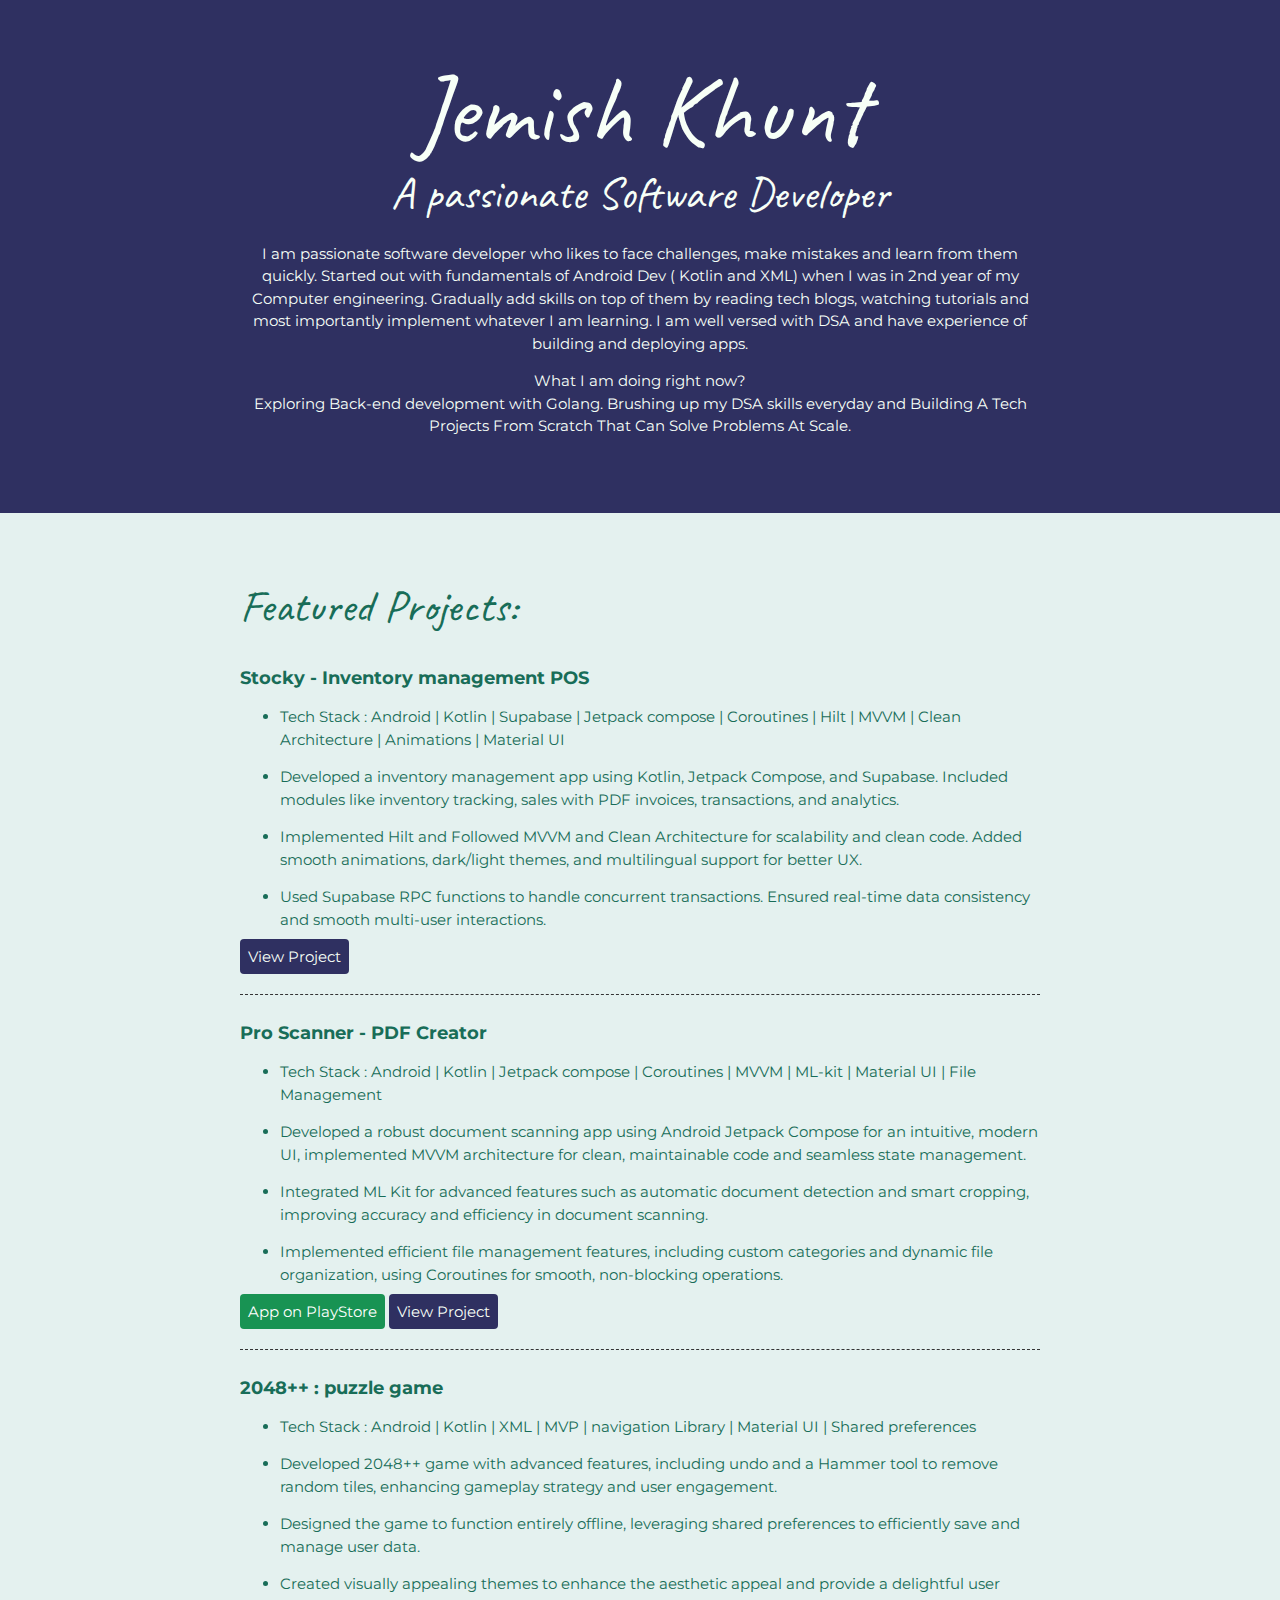
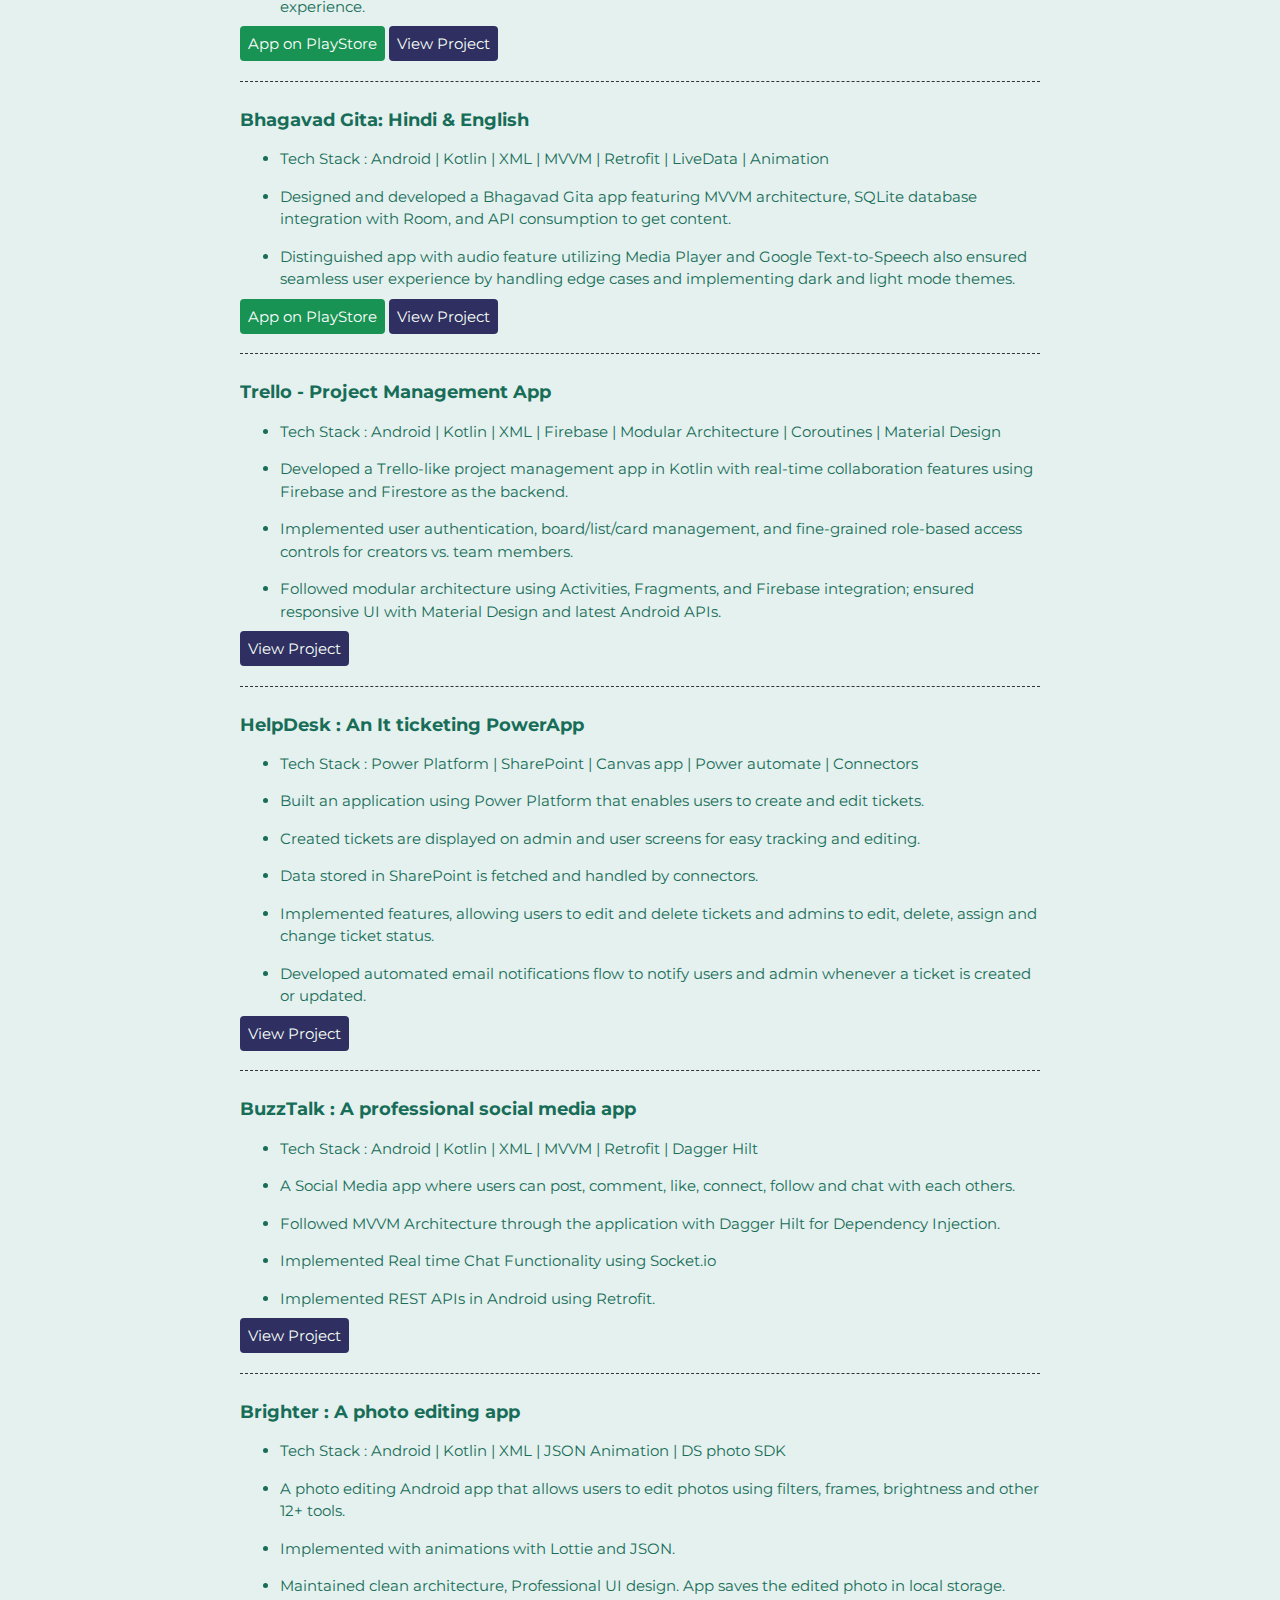
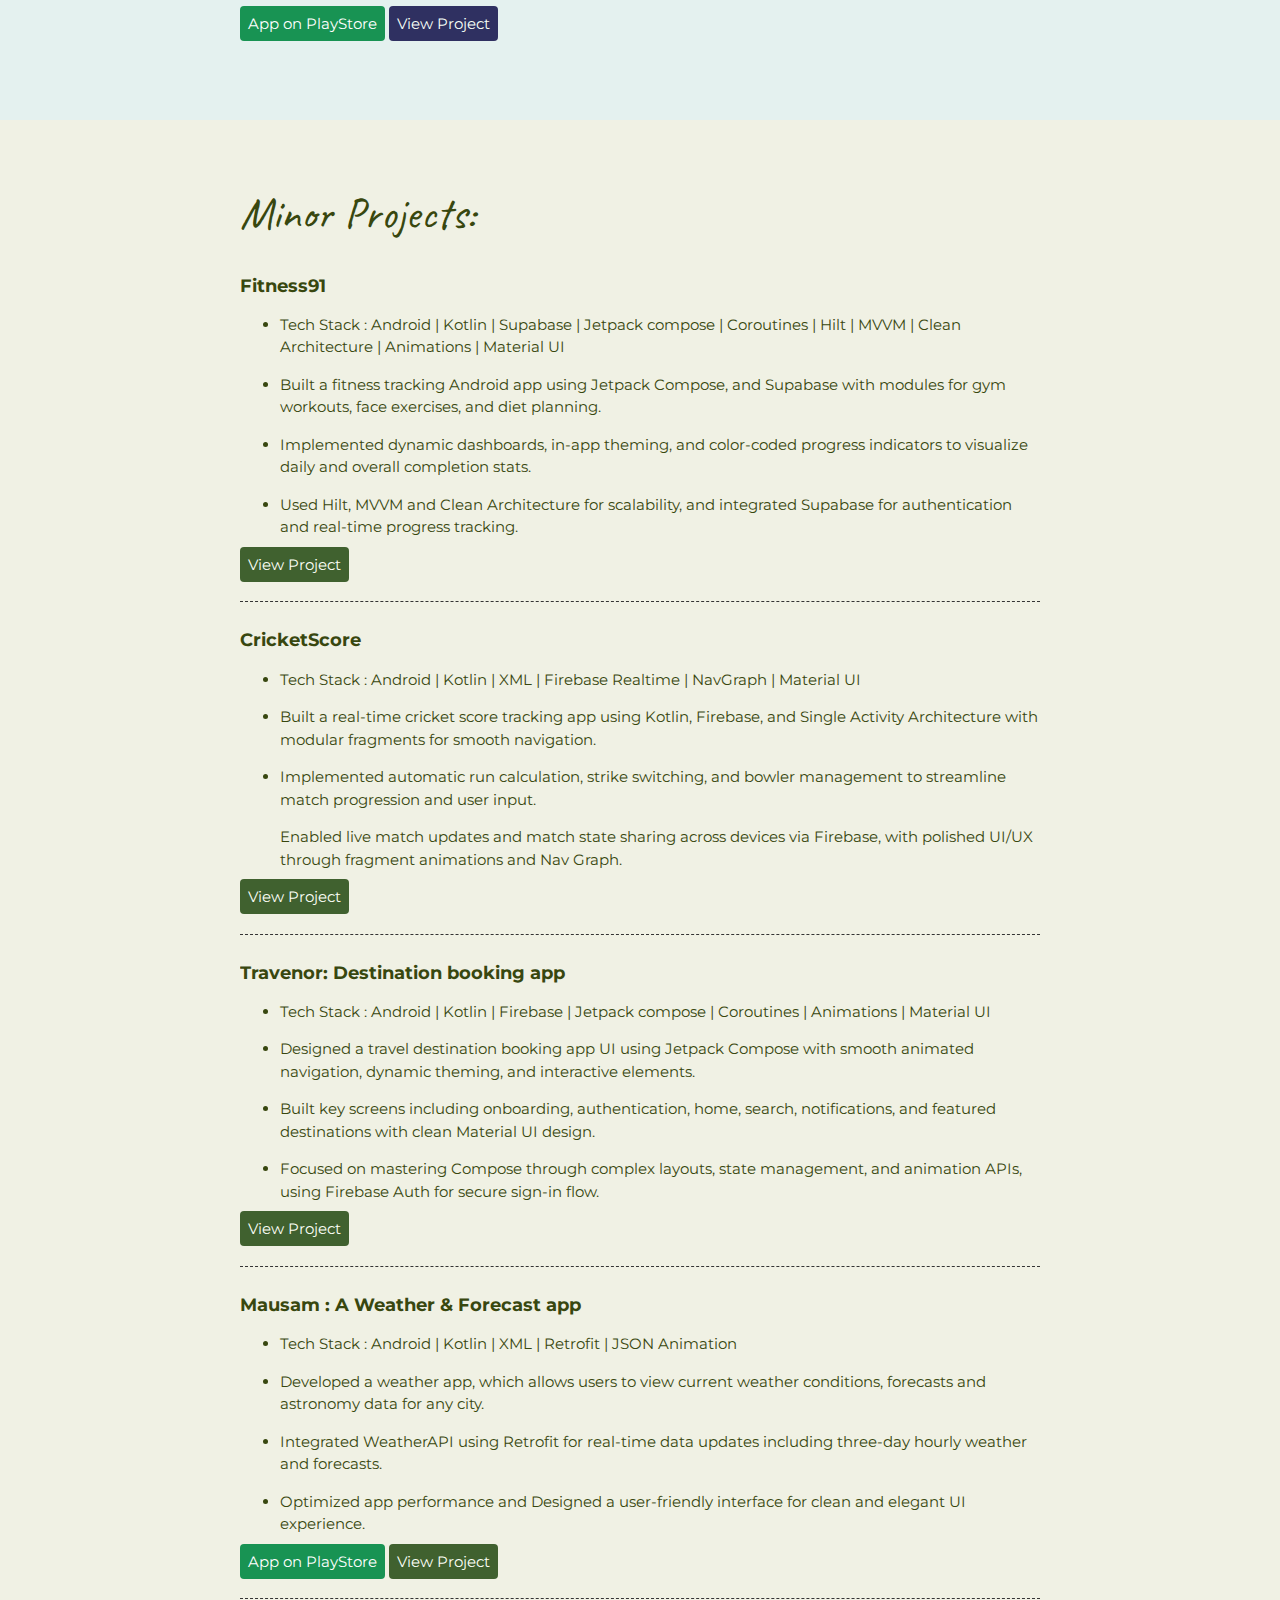
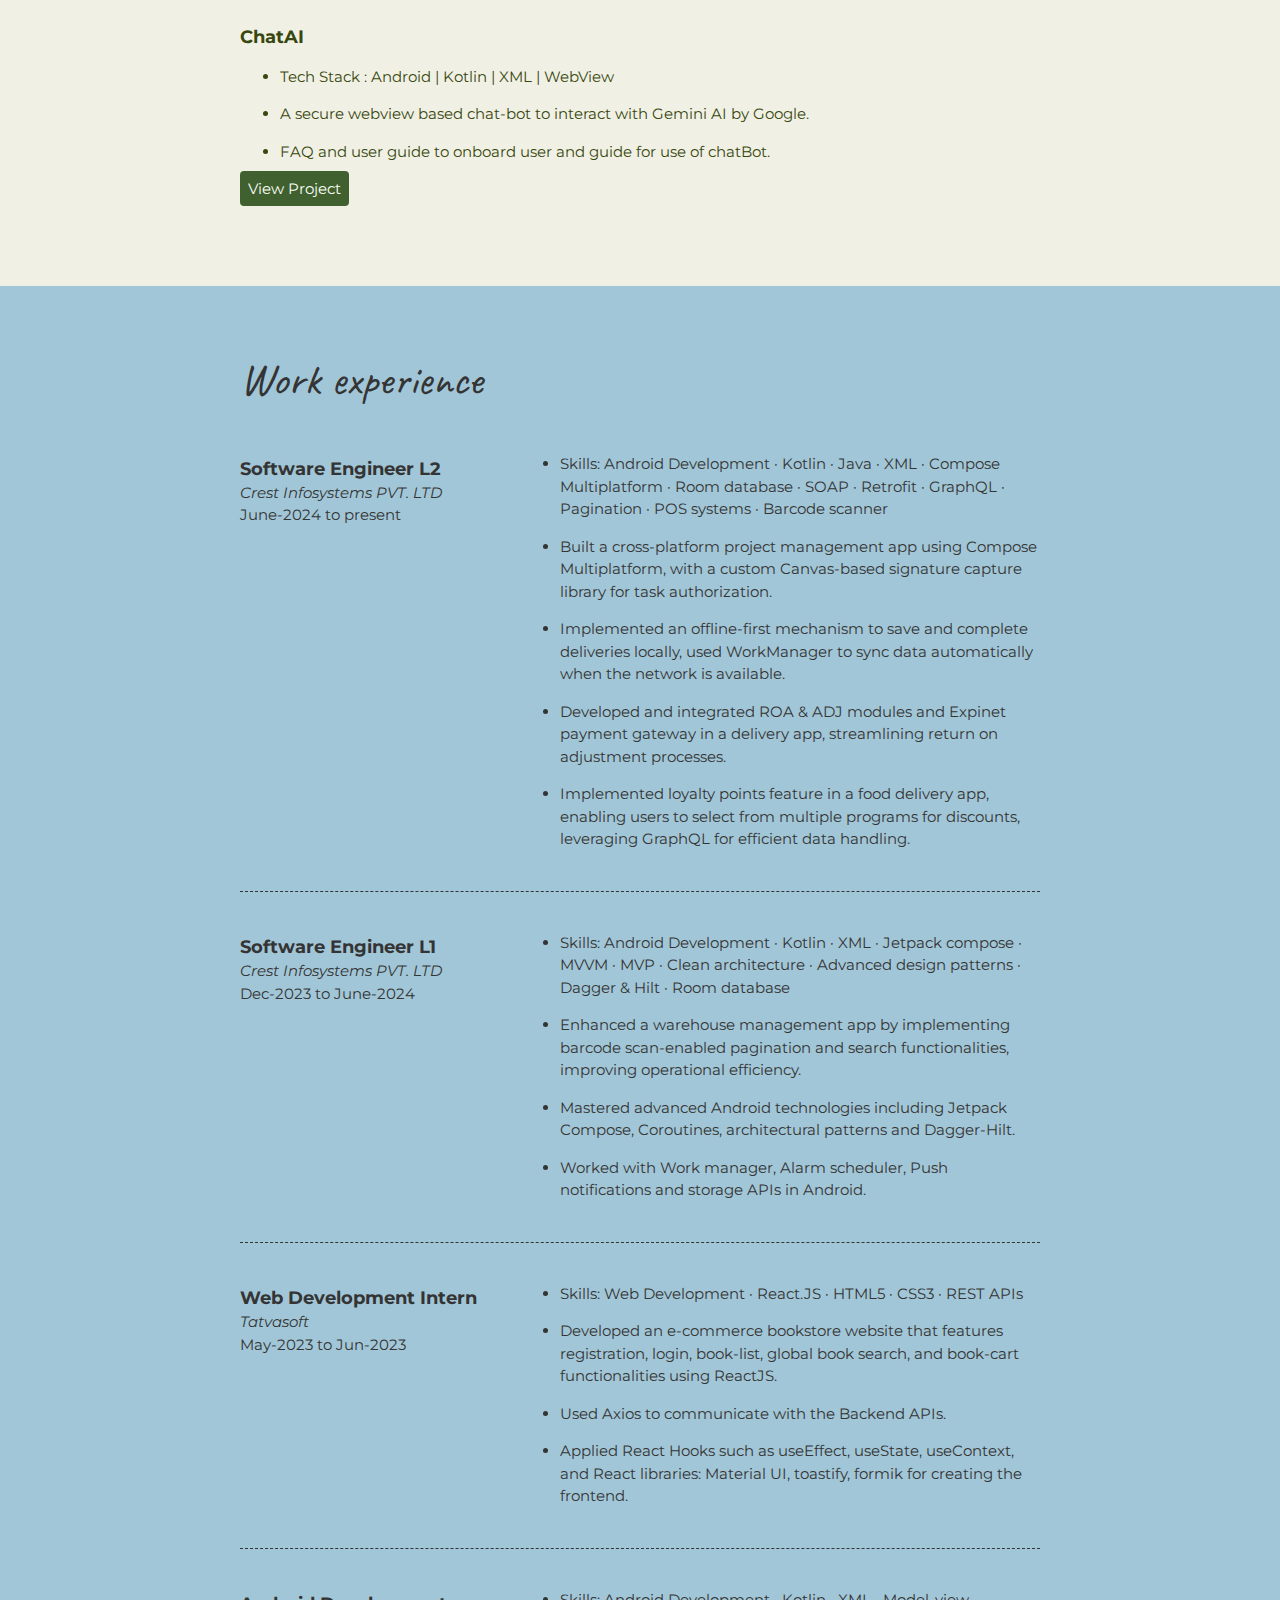
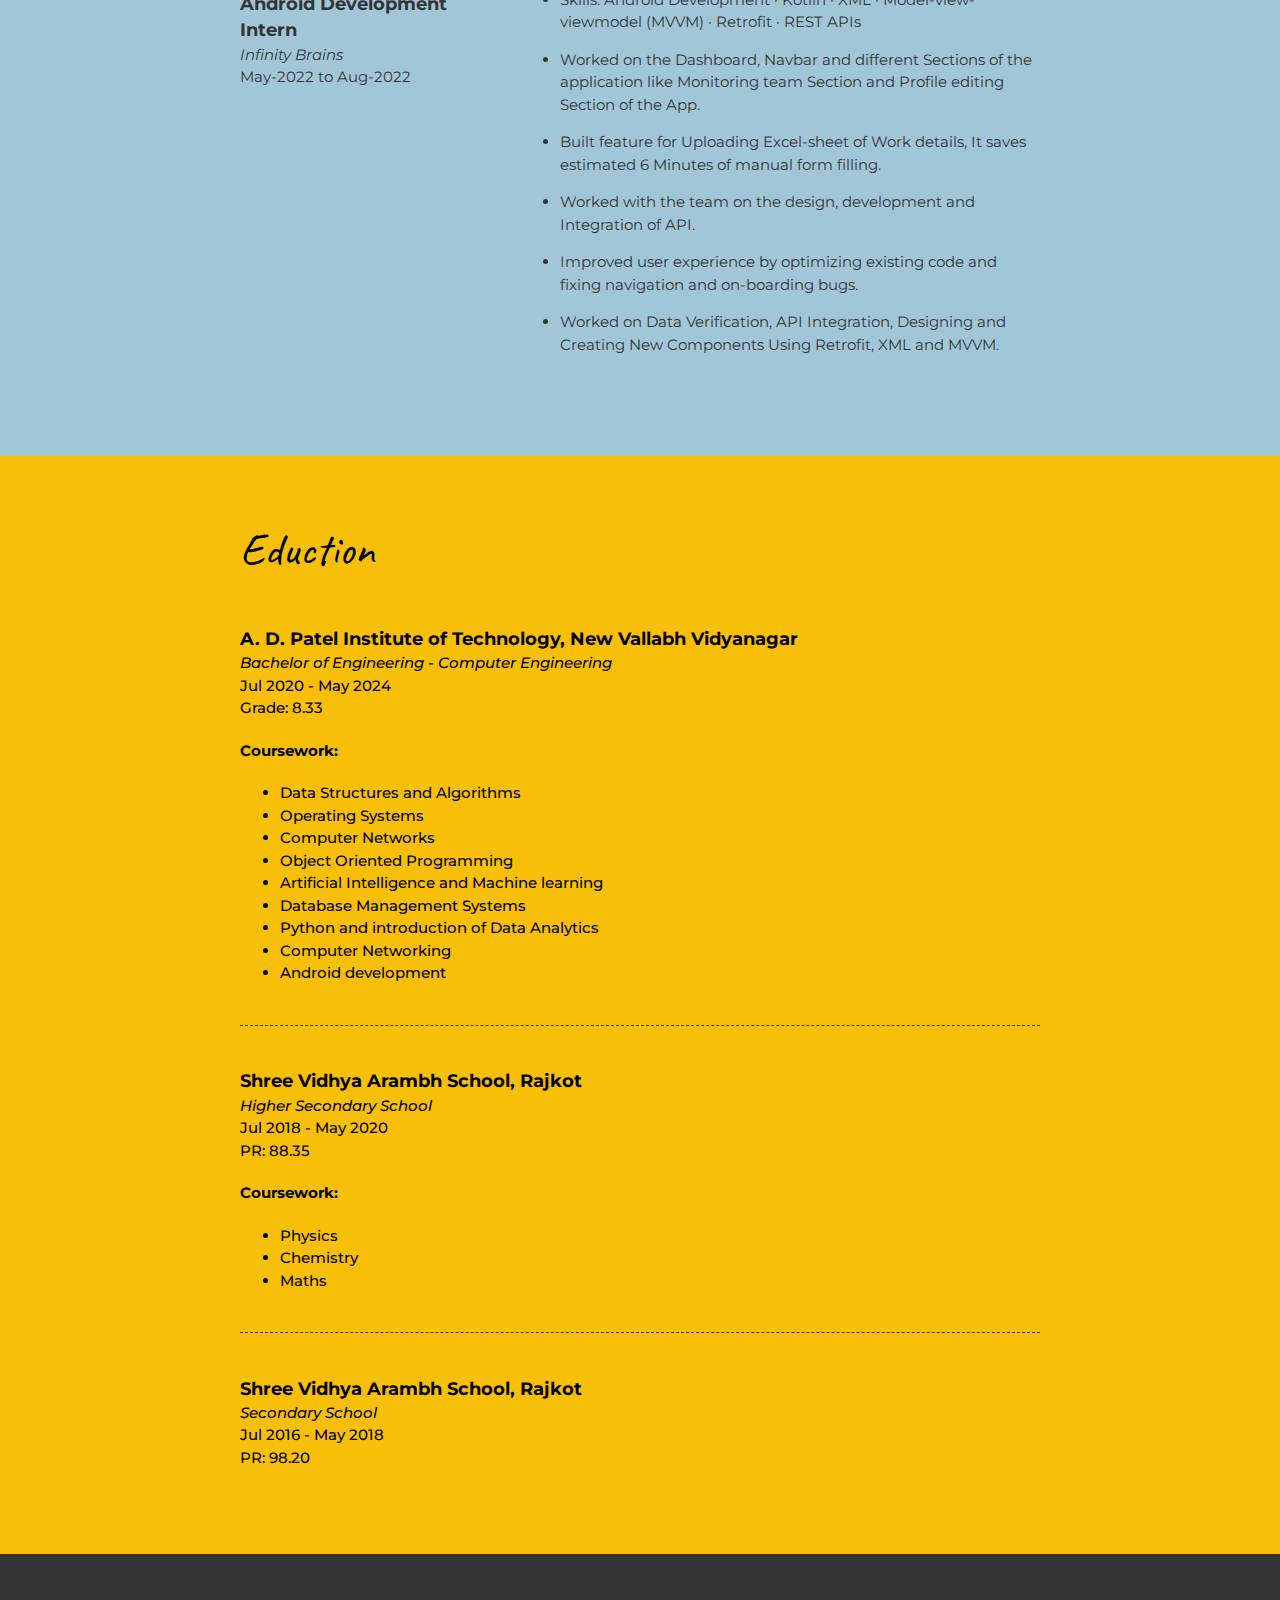
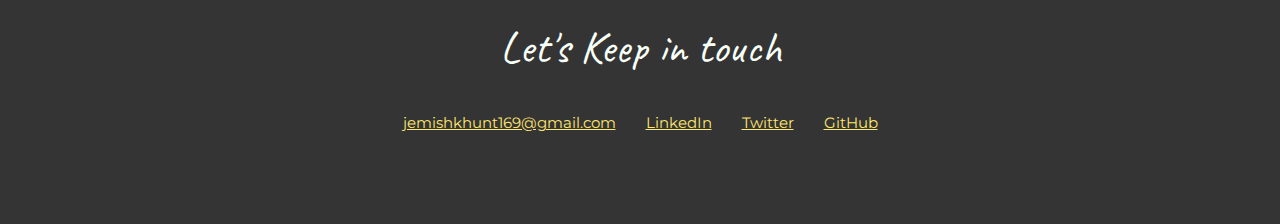
==== index.html @ 59cd8120 "Update index.html" ====
<!DOCTYPE html>
<html lang="en">

<head>
  <meta charset="UTF-8" />
  <meta http-equiv="X-UA-Compatible" content="IE=edge" />
  <meta name="viewport" content="width=device-width, initial-scale=1.0" />
  <title>Jemish Khunt | Professional Software Developer</title>
  <link href="https://fonts.googleapis.com/css?family=Caveat|Montserrat:400,600&display=swap" rel="stylesheet">
  <link rel="stylesheet" href="style.css">
</head>

<body>
  <main>
    <!-- ***********************  ABOUT / PROFILE  *********************** -->
    <header>
      <div class="content-wrap">
        <h1>Jemish Khunt</h1>
        <h2>A passionate Software Developer</h2>
        <p>I am passionate software developer who likes to face challenges, make mistakes and learn from them quickly.
          Started out with fundamentals of Android Dev ( Kotlin and XML) when I was in 2nd year of my Computer
          engineering. Gradually add skills on top of them by reading tech blogs, watching tutorials and most
          importantly implement whatever I am learning. I am well versed with DSA and have experience of building and
          deploying apps.</p>
        <p>What I am doing right now?<br> Exploring Back-end development with Golang. Brushing up my DSA skills everyday
          and Building A Tech Projects From Scratch That Can Solve Problems At Scale.</p>
      </div>
    </header>
    <!-- ********************  PROJECTS / PORTFOLIO  ********************* -->
    <section class="projects">
      <div class="content-wrap divider">
        <h2>Featured Projects:</h2>
        <!-- Project Stocky -->
        <section class="project-item">
          <h3>Stocky - Inventory management POS</h3>
          <ul>
            <li>
              <p>Tech Stack : Android | Kotlin | Supabase | Jetpack compose | Coroutines | Hilt | MVVM | Clean Architecture | Animations | Material UI</p>
            </li>
            <li>
              <p>Developed a inventory management app using Kotlin, Jetpack Compose, and Supabase.
                Included modules like inventory tracking, sales with PDF invoices, transactions, and analytics.
                </p>
            </li>
            <li>
              <p>Implemented Hilt and Followed MVVM and Clean Architecture for scalability and clean code.
                Added smooth animations, dark/light themes, and multilingual support for better UX.
              </p>
            </li>
            <li>
              <p>Used Supabase RPC functions to handle concurrent transactions.
                Ensured real-time data consistency and smooth multi-user interactions.
              </p>
            </li>
          </ul>
          </p>
          <a class="btn" href="https://github.com/jemish-169/Stocky-Inventory-Management-POS/" target="_blank"> View Project</a>
        </section>
        <!-- Project Pro Scanner -->
        <section class="project-item">
          <h3>Pro Scanner - PDF Creator</h3>
          <ul>
            <li>
              <p>Tech Stack : Android | Kotlin | Jetpack compose | Coroutines | MVVM | ML-kit | Material UI | File
                Management</p>
            </li>
            <li>
              <p>Developed a robust document scanning app using Android Jetpack Compose for an intuitive, modern UI,
                implemented MVVM architecture for clean, maintainable code and seamless state management.</p>
            </li>
            <li>
              <p>Integrated ML Kit for advanced features such as automatic document detection and smart cropping,
                improving accuracy and efficiency in document scanning.</p>
            </li>
            <li>
              <p>Implemented efficient file management features, including custom categories and dynamic file
                organization, using Coroutines for smooth, non-blocking operations.</p>
            </li>
          </ul>
          </p>
          <a class="play-store-btn" href="https://play.google.com/store/apps/details?id=com.elite.scanner" target="_blank">App on PlayStore</a>
          <a class="btn" href="https://github.com/jemish-169/Pro-Scanner" target="_blank"> View Project</a>
        </section>
        <!-- Project 2048 -->
        <section class="project-item">
          <h3>2048++ : puzzle game</h3>
          <ul>
            <li>
              <p>Tech Stack : Android | Kotlin | XML | MVP | navigation Library | Material UI | Shared preferences</p>
            </li>
            <li>
              <p>Developed 2048++ game with advanced features, including undo and a Hammer tool to remove random tiles,
                enhancing gameplay strategy and user engagement.</p>
            </li>
            <li>
              <p>Designed the game to function entirely offline, leveraging shared preferences to efficiently save and
                manage user data.</p>
            </li>
            <li>
              <p>Created visually appealing themes to enhance the aesthetic appeal and provide a delightful user
                experience.</p>
            </li>
          </ul>
          </p>
          <a class="play-store-btn" href="https://play.google.com/store/apps/details?id=com.app.slidesum" target="_blank">App on PlayStore</a>
          <a class="btn" href="https://github.com/jemish-169/2048" target="_blank"> View Project</a>
        </section>
        <!-- Project Bhagavad Gita -->
        <section class="project-item">
          <h3>Bhagavad Gita: Hindi & English</h3>
          <ul>
            <li>
              <p> Tech Stack : Android | Kotlin | XML | MVVM | Retrofit | LiveData | Animation </p>
            </li>
            <li>
              <p>Designed and developed a Bhagavad Gita app featuring MVVM architecture, SQLite database integration
                with Room, and API consumption to get content.</p>
            </li>
            <li>
              <p>Distinguished app with audio feature utilizing Media Player and Google Text-to-Speech also ensured
                seamless user experience by handling edge cases and implementing dark and light mode themes.</p>
            </li>
          </ul>
          </p>
          <a class="play-store-btn" href="https://play.google.com/store/apps/details?id=com.practice.gita" target="_blank">App on PlayStore</a>
          <a class="btn" href="https://github.com/jemish-169/Bhagavad-Gita" target="_blank"> View Project</a>
        </section>
        <!-- Project Trello - Project Management -->
        <section class="project-item">
          <h3>Trello - Project Management App</h3>
          <ul>
            <li>
              <p>Tech Stack : Android | Kotlin | XML | Firebase | Modular Architecture | Coroutines | Material Design</p>
            </li>
            <li>
              <p>Developed a Trello-like project management app in Kotlin with real-time collaboration features using Firebase and Firestore as the backend.</p>
            </li>
            <li>
              <p>Implemented user authentication, board/list/card management, and fine-grained role-based access controls for creators vs. team members.</p>
            </li>
            <li>
              <p>Followed modular architecture using Activities, Fragments, and Firebase integration; ensured responsive UI with Material Design and latest Android APIs.</p>
            </li>
          </ul>
          </p>
          <a class="btn" href="https://github.com/jemish-169/Trello-Project-Management-App" target="_blank"> View Project</a>
        </section>
        <!-- Project Helpdesk -->
        <section class="project-item">
          <h3>HelpDesk : An It ticketing PowerApp</h3>
          <ul>
            <li>
              <p>Tech Stack : Power Platform | SharePoint | Canvas app | Power automate | Connectors </p>
            </li>
            <li>
              <p>Built an application using Power Platform that enables users to create and edit tickets. </p>
            </li>
            <li>
              <p>Created tickets are displayed on admin and user screens for easy tracking and editing. </p>
            </li>
            <li>
              <p>Data stored in SharePoint is fetched and handled by connectors. </p>
            </li>
            <li>
              <p>Implemented features, allowing users to edit and delete tickets and admins to edit, delete, assign and
                change ticket status. </p>
            </li>
            <li>
              <p>Developed automated email notifications flow to notify users and admin whenever a ticket is created or
                updated. </p>
            </li>
          </ul>
          </p>
          <a class="btn" href="https://www.github.com/jemish-169/HelpDesk/" target="_blank"> View Project</a>
        </section>
        <!-- Project BuzzTalk -->
        <section class="project-item">
          <h3>BuzzTalk : A professional social media app</h3>
          <ul>
            <li>
              <p>Tech Stack : Android | Kotlin | XML | MVVM | Retrofit | Dagger Hilt </p>
            </li>
            <li>
              <p>A Social Media app where users can post, comment, like, connect, follow and chat with each others. </p>
            </li>
            <li>
              <p>Followed MVVM Architecture through the application with Dagger Hilt for Dependency Injection. </p>
            </li>
            <li>
              <p>Implemented Real time Chat Functionality using Socket.io </p>
            </li>
            <li>
              <p>Implemented REST APIs in Android using Retrofit. </p>
            </li>
          </ul>
          </p>
          <a class="btn" href="https://github.com/jemish-169/BuzzTalk/" target="_blank"> View Project</a>
        </section>
        <!-- Project Brighter -->
        <section class="project-item">
          <h3>Brighter : A photo editing app</h3>
          <ul>
            <li>
              <p> Tech Stack : Android | Kotlin | XML | JSON Animation | DS photo SDK </p>
            </li>
            <li>
              <p>A photo editing Android app that allows users to edit photos using filters, frames, brightness and
                other 12+ tools.</p>
            </li>
            <li>
              <p>Implemented with animations with Lottie and JSON.</p>
            </li>
            <li>
              <p>Maintained clean architecture, Professional UI design. App saves the edited photo in local storage.
              </p>
            </li>
          </ul>
          </p>
          <a class="play-store-btn" href="https://play.google.com/store/apps/details?id=com.tanxe.brighter" target="_blank">App on PlayStore</a>
          <a class="btn" href="https://github.com/jemish-169/Brighter" target="_blank"> View Project</a>
        </section>
      </div>
    </section>
        <!-- ********************  MINOR PROJECTS ********************* -->
        <section class="minor-projects">
          <div class="content-wrap divider">
            <h2>Minor Projects:</h2>
            <!-- Project Fitness91 -->
            <section class="project-item">
              <h3>Fitness91</h3>
              <ul>
                <li>
                  <p>Tech Stack : Android | Kotlin | Supabase | Jetpack compose | Coroutines | Hilt | MVVM | Clean Architecture | Animations | Material UI</p>
                </li>
                <li>
                  <p>Built a fitness tracking Android app using Jetpack Compose, and Supabase with modules for gym workouts, face exercises, and diet planning.</p>
                </li>
                <li>
                  <p>Implemented dynamic dashboards, in-app theming, and color-coded progress indicators to visualize daily and overall completion stats.</p>
                </li>
                <li>
                  <p>Used Hilt, MVVM and Clean Architecture for scalability, and integrated Supabase for authentication and real-time progress tracking.</p>
                </li>
              </ul>
              </p>
              <a class="btn" href="https://github.com/jemish-169/Fitness91-App/" target="_blank"> View Project</a>
            </section>
            <!-- Project CricketScore -->
            <section class="project-item">
              <h3>CricketScore</h3>
              <ul>
                <li>
                  <p>Tech Stack : Android | Kotlin | XML | Firebase Realtime | NavGraph | Material UI</p>
                </li>
                <li>
                  <p>Built a real-time cricket score tracking app using Kotlin, Firebase, and Single Activity Architecture with modular fragments for smooth navigation.</p>
                </li>
                <li>
                  <p>Implemented automatic run calculation, strike switching, and bowler management to streamline match progression and user input.</p>
                </li> 
                  <p>Enabled live match updates and match state sharing across devices via Firebase, with polished UI/UX through fragment animations and Nav Graph.</p>
                </li>
              </ul>
              </p>
              <a class="btn" href="https://github.com/jemish-169/cricketscore" target="_blank"> View Project</a>
            </section>
            <!-- Project Travenor -->
            <section class="project-item">
              <h3>Travenor: Destination booking app</h3>
              <ul>
                <li>
                  <p>Tech Stack : Android | Kotlin | Firebase | Jetpack compose | Coroutines | Animations | Material UI</p>
                </li>
                <li>
                  <p>Designed a travel destination booking app UI using Jetpack Compose with smooth animated navigation, dynamic theming, and interactive elements.</p>
                </li>
                <li>
                  <p>Built key screens including onboarding, authentication, home, search, notifications, and featured destinations with clean Material UI design.</p>
                </li>
                <li>
                  <p>Focused on mastering Compose through complex layouts, state management, and animation APIs, using Firebase Auth for secure sign-in flow.</p>
                </li>
              </ul>
              </p>
              <a class="btn" href="https://github.com/jemish-169/Travenor-Destination-booking-app" target="_blank"> View Project</a>
            </section>
            <!-- Project Mausam -->
            <section class="project-item">
              <h3>Mausam : A Weather & Forecast app</h3>
              <ul>
                <li>
                  <p> Tech Stack : Android | Kotlin | XML | Retrofit | JSON Animation </p>
                </li>
                <li>
                  <p>Developed a weather app, which allows users to view current weather conditions, forecasts and astronomy
                    data for any city.</p>
                </li>
                <li>
                  <p>Integrated WeatherAPI using Retrofit for real-time data updates including three-day hourly weather and
                    forecasts.</p>
                </li>
                <li>
                  <p>Optimized app performance and Designed a user-friendly interface for clean and elegant UI experience.
                  </p>
                </li>
              </ul>
              </p>
              <a class="play-store-btn" href="https://play.google.com/store/apps/details?id=com.client.mausam" target="_blank">App on PlayStore</a>
              <a class="btn" href="https://github.com/jemish-169/Mausam" target="_blank"> View Project</a>
            </section>
            <!-- Project ChatAI -->
            <section class="project-item">
              <h3>ChatAI</h3>
              <ul>
                <li>
                  <p>Tech Stack : Android | Kotlin | XML | WebView </p>
                </li>
                <li>
                  <p>A secure webview based chat-bot to interact with Gemini AI by Google.</p>
                </li>
                <li>
                  <p>FAQ and user guide to onboard user and guide for use of chatBot.</p>
                </li>
              </ul>
              </p>
              <a class="btn" href="https://github.com/jemish-169/Chat-AI" target="_blank"> View Project</a>
            </section>
          </div>
        </section>
    <!-- ***********************  WORK EXPERIENCE  *********************** -->
    <section class="work-experience">
      <div class="content-wrap item-details divider">
        <h2>Work experience</h2>
        <!-- Job 4 -->
        <section class="job-item">
          <div class="job-details">
            <h3>Software Engineer L2</h3>
            <p>Crest Infosystems PVT. LTD</p>
            <p>June-2024 to present</p>
          </div>
          <div class="job-summary">
            <ul>
              <li>
                <p>Skills: Android Development · Kotlin · Java · XML · Compose Multiplatform · Room database · SOAP · Retrofit · GraphQL ·
                  Pagination · POS systems · Barcode scanner </p>
                </p>
              </li>
              <li>
                <p>Built a cross-platform project management app using Compose Multiplatform, with a custom Canvas-based signature capture library for task authorization.</p>
              </li>
            </li>
            <li>
              <p>Implemented an offline-first mechanism to save and complete deliveries locally, used WorkManager to sync data automatically when the network is available.</p>
            </li>
              <li>
                <p>Developed and integrated ROA & ADJ modules and Expinet payment gateway in a delivery app,
                  streamlining return on adjustment processes.</p>
              </li>
              <li>
                <p>Implemented loyalty points feature in a food delivery app, enabling users to select from multiple
                  programs for discounts, leveraging GraphQL for efficient data handling.</p>
              </li>
            </ul>
          </div>
        </section>
        <!-- Job 3 -->
        <section class="job-item">
          <div class="job-details">
            <h3>Software Engineer L1</h3>
            <p>Crest Infosystems PVT. LTD</p>
            <p>Dec-2023 to June-2024</p>
          </div>
          <div class="job-summary">
            <ul>
              <li>
                <p>Skills: Android Development · Kotlin · XML · Jetpack compose · MVVM · MVP · Clean architecture ·
                  Advanced design patterns · Dagger & Hilt · Room database</p>
                </p>
              </li>
              <li>
                <p>Enhanced a warehouse management app by implementing barcode scan-enabled pagination and search
                  functionalities, improving operational efficiency.</p>
              </li>
              <li>
                <p>Mastered advanced Android technologies including Jetpack Compose, Coroutines, architectural patterns
                  and Dagger-Hilt.</p>
              </li>
              <li>
                <p>Worked with Work manager, Alarm scheduler, Push notifications and storage APIs in Android.</p>
              </li>
            </ul>
          </div>
        </section>
        <!-- Job 2 -->
        <section class="job-item">
          <div class="job-details">
            <h3>Web Development Intern</h3>
            <p>Tatvasoft </p>
            <p>May-2023 to Jun-2023</p>
          </div>
          <div class="job-summary">
            <ul>
              <li>
                <p>Skills: Web Development · React.JS · HTML5 · CSS3 · REST APIs</p>
                </p>
              </li>
              <li>
                <p>Developed an e-commerce bookstore website that features registration, login, book-list, global book
                  search, and book-cart functionalities using ReactJS. </p>
              </li>
              <li>
                <p>Used Axios to communicate with the Backend APIs. </p>
              </li>
              <li>
                <p>Applied React Hooks such as useEffect, useState, useContext, and React libraries: Material UI,
                  toastify, formik for creating the frontend.</p>
              </li>
            </ul>
          </div>
        </section>
        <!-- Job 1 -->
        <section class="job-item">
          <div class="job-details">
            <h3>Android Development Intern</h3>
            <p>Infinity Brains </p>
            <p>May-2022 to Aug-2022</p>
          </div>
          <div class="job-summary">
            <ul>
              <li>
                <p>Skills: Android Development · Kotlin · XML · Model-view-viewmodel (MVVM) · Retrofit · REST APIs</p>
                </p>
              </li>
              <li>
                <p>Worked on the Dashboard, Navbar and different Sections of the application like Monitoring team
                  Section and Profile editing Section of the App. </p>
              </li>
              <li>
                <p>Built feature for Uploading Excel-sheet of Work details, It saves estimated 6 Minutes of manual form
                  filling. </p>
              </li>
              <li>
                <p>Worked with the team on the design, development and Integration of API.</p>
              </li>
              <li>
                <p>Improved user experience by optimizing existing code and fixing navigation and on-boarding bugs.</p>
              </li>
              <li>
                <p>Worked on Data Verification, API Integration, Designing and Creating New Components Using Retrofit,
                  XML and MVVM.</p>
              </li>
            </ul>
          </div>
        </section>
      </div>
    </section>
    <!-- ******************  EDUCATION & CERTIFICATIONS ****************** -->
    <section class="education">
      <div class="content-wrap item-details divider">
        <h2>Eduction</h2>
        <section>
          <h3>A. D. Patel Institute of Technology, New Vallabh Vidyanagar </h3>
          <p>Bachelor of Engineering - Computer Engineering</p>
          <p>Jul 2020 - May 2024 </p>
          <p>Grade: 8.33</p>
          <h4>Coursework:</h4>
          <ul>
            <li>Data Structures and Algorithms</li>
            <li>Operating Systems</li>
            <li>Computer Networks</li>
            <li>Object Oriented Programming</li>
            <li>Artificial Intelligence and Machine learning</li>
            <li>Database Management Systems</li>
            <li>Python and introduction of Data Analytics</li>
            <li>Computer Networking</li>
            <li>Android development</li>
          </ul>
        </section>
        <section>
          <h3>Shree Vidhya Arambh School, Rajkot</h3>
          <p>Higher Secondary School</p>
          <p>Jul 2018 - May 2020 </p>
          <p>PR: 88.35</p>
          <h4>Coursework:</h4>
          <ul>
            <li>Physics</li>
            <li>Chemistry</li>
            <li>Maths</li>
          </ul>
        </section>
        <section>
          <h3>Shree Vidhya Arambh School, Rajkot</h3>
          <p>Secondary School</p>
          <p>Jul 2016 - May 2018 </p>
          <p>PR: 98.20</p>
        </section>
      </div>
    </section>
    <!-- *****************  CONTACT INFO / SOCIAL MEDIA  ***************** -->
    <footer>
      <div class="content-wrap">
        <h2>Let's Keep in touch</h2>
        <!-- Social media and contact links. Add or remove any networks. -->
        <ul class="contact-list">
          <li>
            <a href="mailto:jemishkhunt169@gmail.com">jemishkhunt169@gmail.com</a>
          </li>
          <li>
            <a href="https://www.linkedin.com/in/jemish-khunt/" target="_blank">LinkedIn</a>
          </li>
          <li>
            <a href="https://x.com/jemish_app" target="_blank">Twitter</a>
          </li>
          <li>
            <a href="https://github.com/jemish-169" target="_blank">GitHub</a>
          </li>
        </ul>
      </div>
    </footer>
  </main>
</body>

</html>
---- style.css ----
/*
COLOR PALETTE
https://coolors.co/f7fff7-343434-2f3061-ffe66d-a1c6d7
#F7FFF7 - almost white
#343434 - dark gray - almost black
#2F3061 - blue dark
#FFE66D - yellow
#A1C6D7 - blue light
#186d58 - Dark green
*/

/* Global styles
------------------------------------*/
body {
  color: #343434;
  margin: 0;
  padding: 0;
  font-family: "Montserrat", sans-serif;
  line-height: 1.5;
  font-size: 15px;
}
img {
  width: 250px;
}
a {
  color: #ffe66d;
}
a:hover {
  text-decoration: none;
}
h1 {
  font-size: 100px;
  line-height: 1;
}
h2 {
  font-size: 45px;
}
h1,
h2 {
  margin: 0;
  font-weight: 400;
  font-family: "caveat", cursive;
}
.content-wrap {
  max-width: 800px;
  margin: 0 auto;
  width: 85%;
  padding: 60px 0;
}
h3 {
  margin-bottom: 0;
}
.item-details h3 + p {
  font-style: italic;
}
.item-details h3 ~ p {
  margin: 0;
}
.divider > section {
  padding: 25px 0px;
  border-bottom: 1px dashed #343434;
}
.divider > section:last-of-type {
  border-bottom: none;
}

/* Profile
------------------------------------*/
header {
  background: #2f3061;
  color: #f7fff7;
}

/* Projects
------------------------------------*/
.projects {
  background: #e4f1ef;
  color: #186d58;
}
.projects a {
  color: #2f3061;
}
.projects .btn {
  color: #f7fff7;
  background: #2f3061;
  padding: 8px;
  text-decoration: none;
  border-radius: 4px;
}
.projects .btn:hover {
  background: rgba(47, 48, 97, 80%);
}
.minor-projects {
  background: #f0f1e4;
  color: #38470f;
}
.minor-projects a {
  color: #49612f;
}
.minor-projects .btn {
  color: #fcfff7;
  background: #40612f;
  padding: 8px;
  text-decoration: none;
  border-radius: 4px;
}
.minor-projects .btn:hover {
  background: rgba(79, 97, 47, 0.8);
}
.play-store-btn {
  color: #ffffff !important;
  background: #189353 ;
  padding: 8px;
  text-decoration: none;
  border-radius: 4px;
}
.play-store-btn:hover {
  background: #219358;
}
.project-item img {
  margin-right: 40px;
  background: #186d58;
  border-radius: 5px;
  padding: 5px;
}
.project-item {
  overflow: hidden;
}
.project-item h3 {
  margin: 0px;
}

/* Work Experience
------------------------------------*/
.work-experience {
  background: #a1c6d7;
}
/* Education
------------------------------------*/
.education {
  background-color: #f7bf07;
  background-size: cover;
  background-position: top right;
  color: #000;
  font-weight: 500;
}
.education p {
  max-width: 60%;
}

/* Contact Info
------------------------------------*/
footer {
  background: #343434;
  color: #f7fff7;
}
.contact-list {
  list-style-type: none;
  padding: 0;
}
.contact-list a {
  padding: 15px;
  display: inline-block;
}

/* Responsive
------------------------------------*/
@media screen and (min-width: 750px) {
  header,
  footer {
    text-align: center;
  }
  .contact-list {
    display: flex;
    justify-content: center;
  }
  .project-item img {
    float: left;
  }

  .job-item {
    display: grid;
    grid-template-columns: 1fr 2fr;
    column-gap: 20px;
  }
}
@media screen and (max-width: 749px) {
  h1 {
    text-align: center;
    font-size: 75px;
    line-height: 0.9;
    margin-bottom: 20px;
  }
  .project-item img {
    display: block;
    margin-left: auto;
    margin-right: auto;
    margin-bottom: 20px;
  }
  .projects .btn {
    display: block;
    text-align: center;
  }
  .minor-projects .btn {
    display: block;
    text-align: center;
  }
  .play-store-btn {
    display: block;
    text-align: center;
    margin-bottom: 8px;
  }
  h2 {
    line-height: 1;
  }
  .project-item h3 {
    margin: 20px;
  }
  .contact-list a {
    padding: 5px;
  }
}
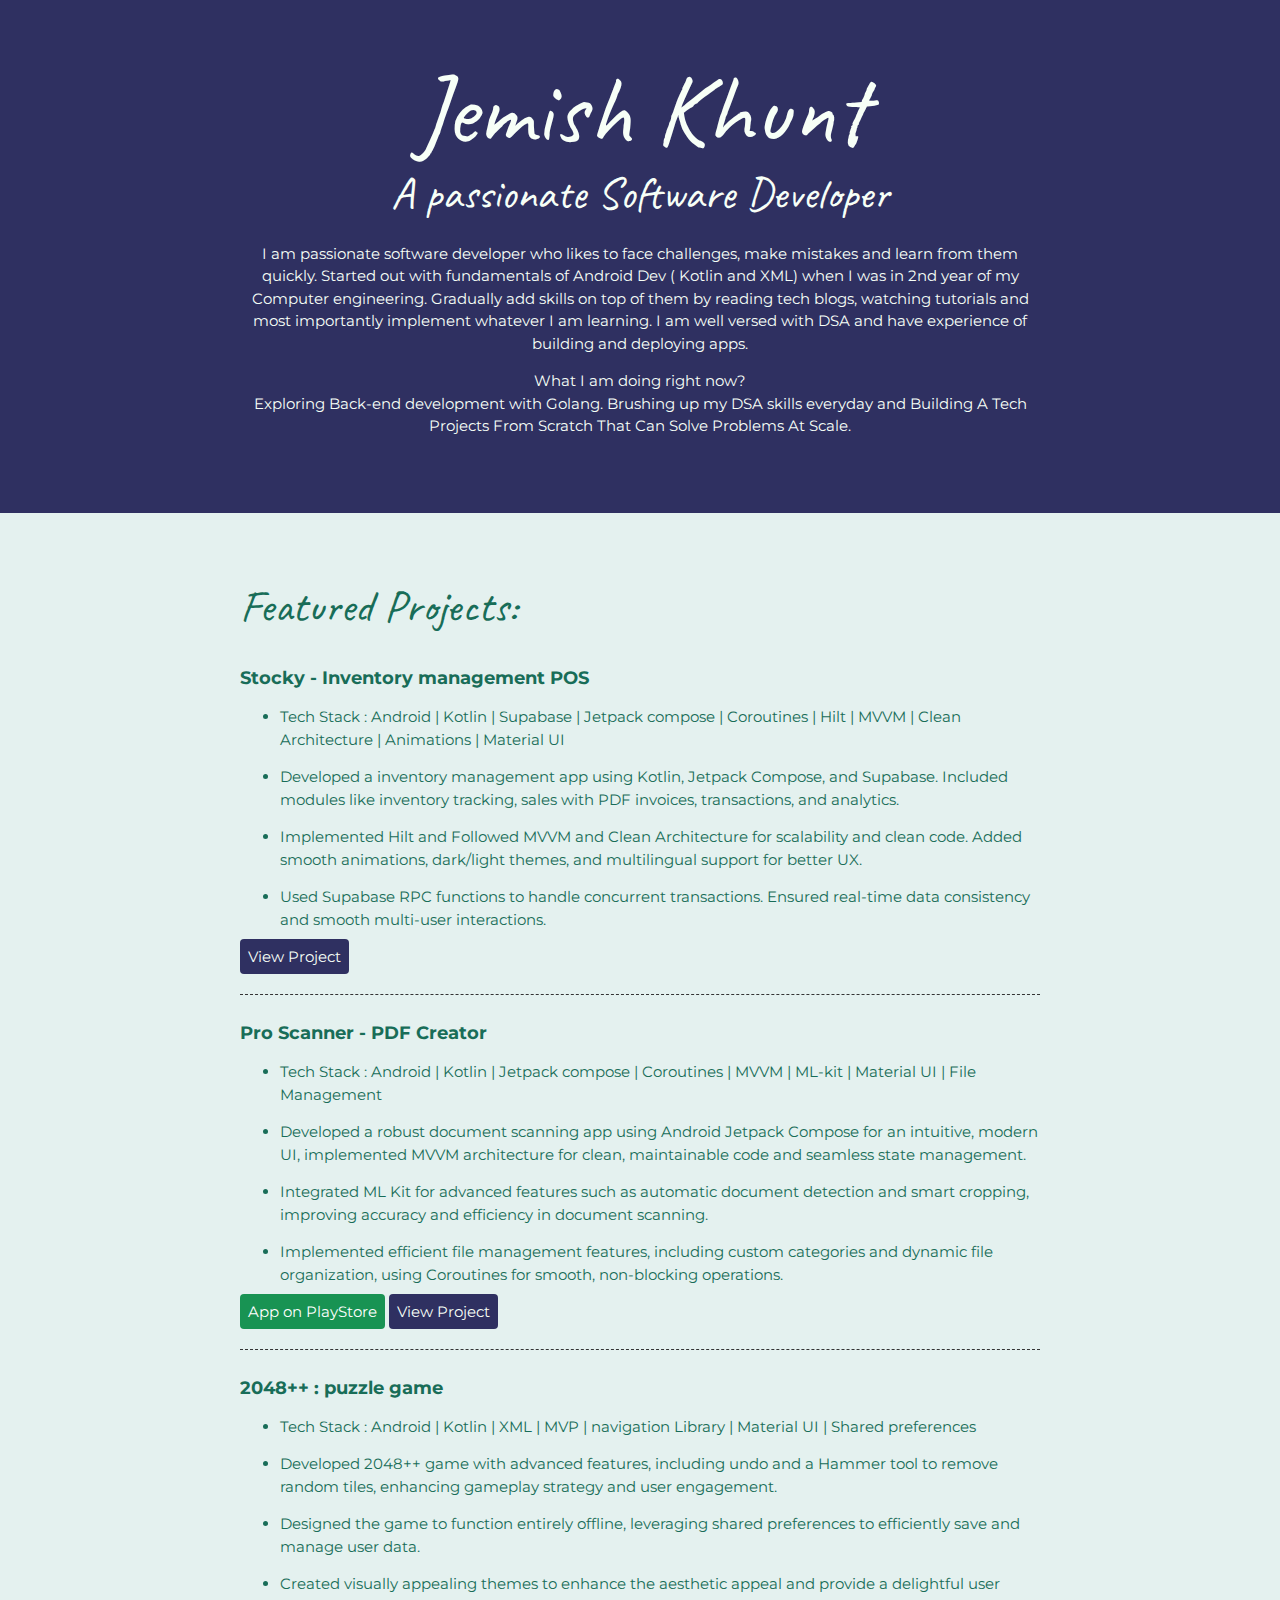
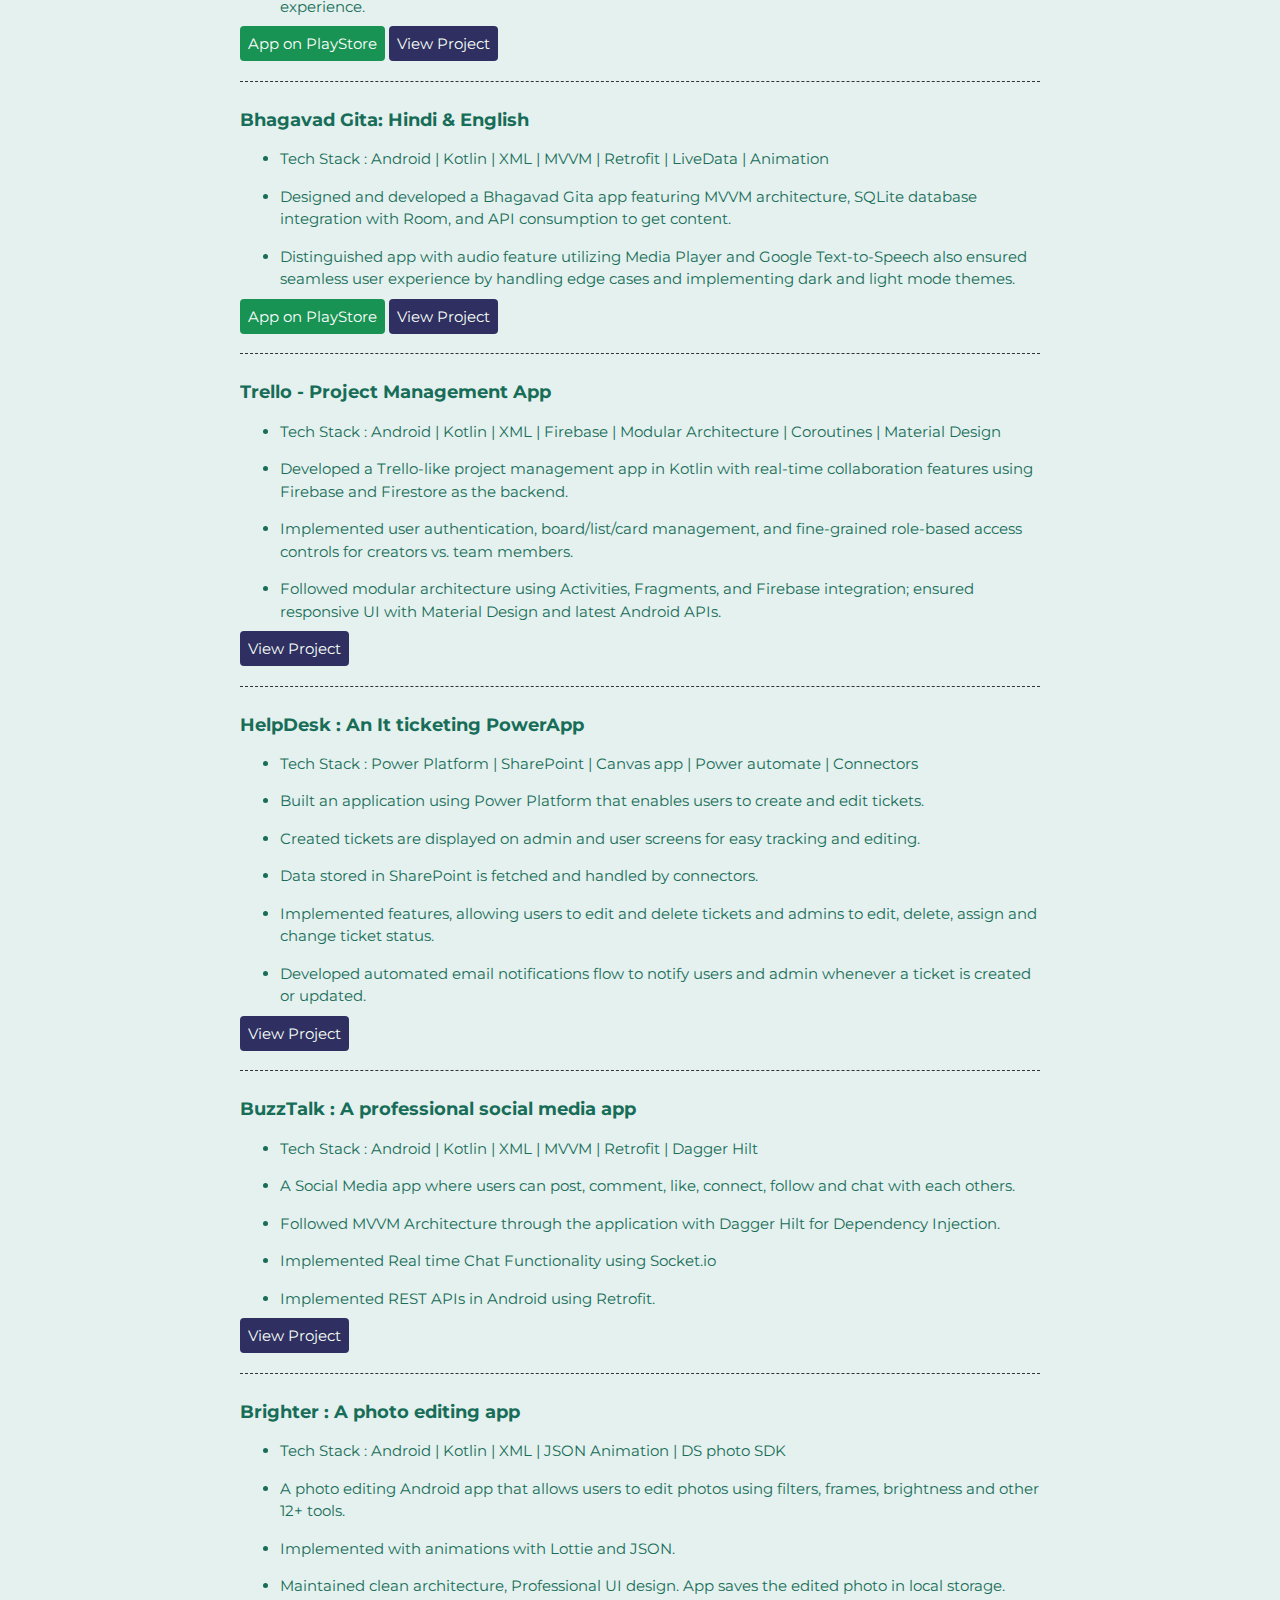
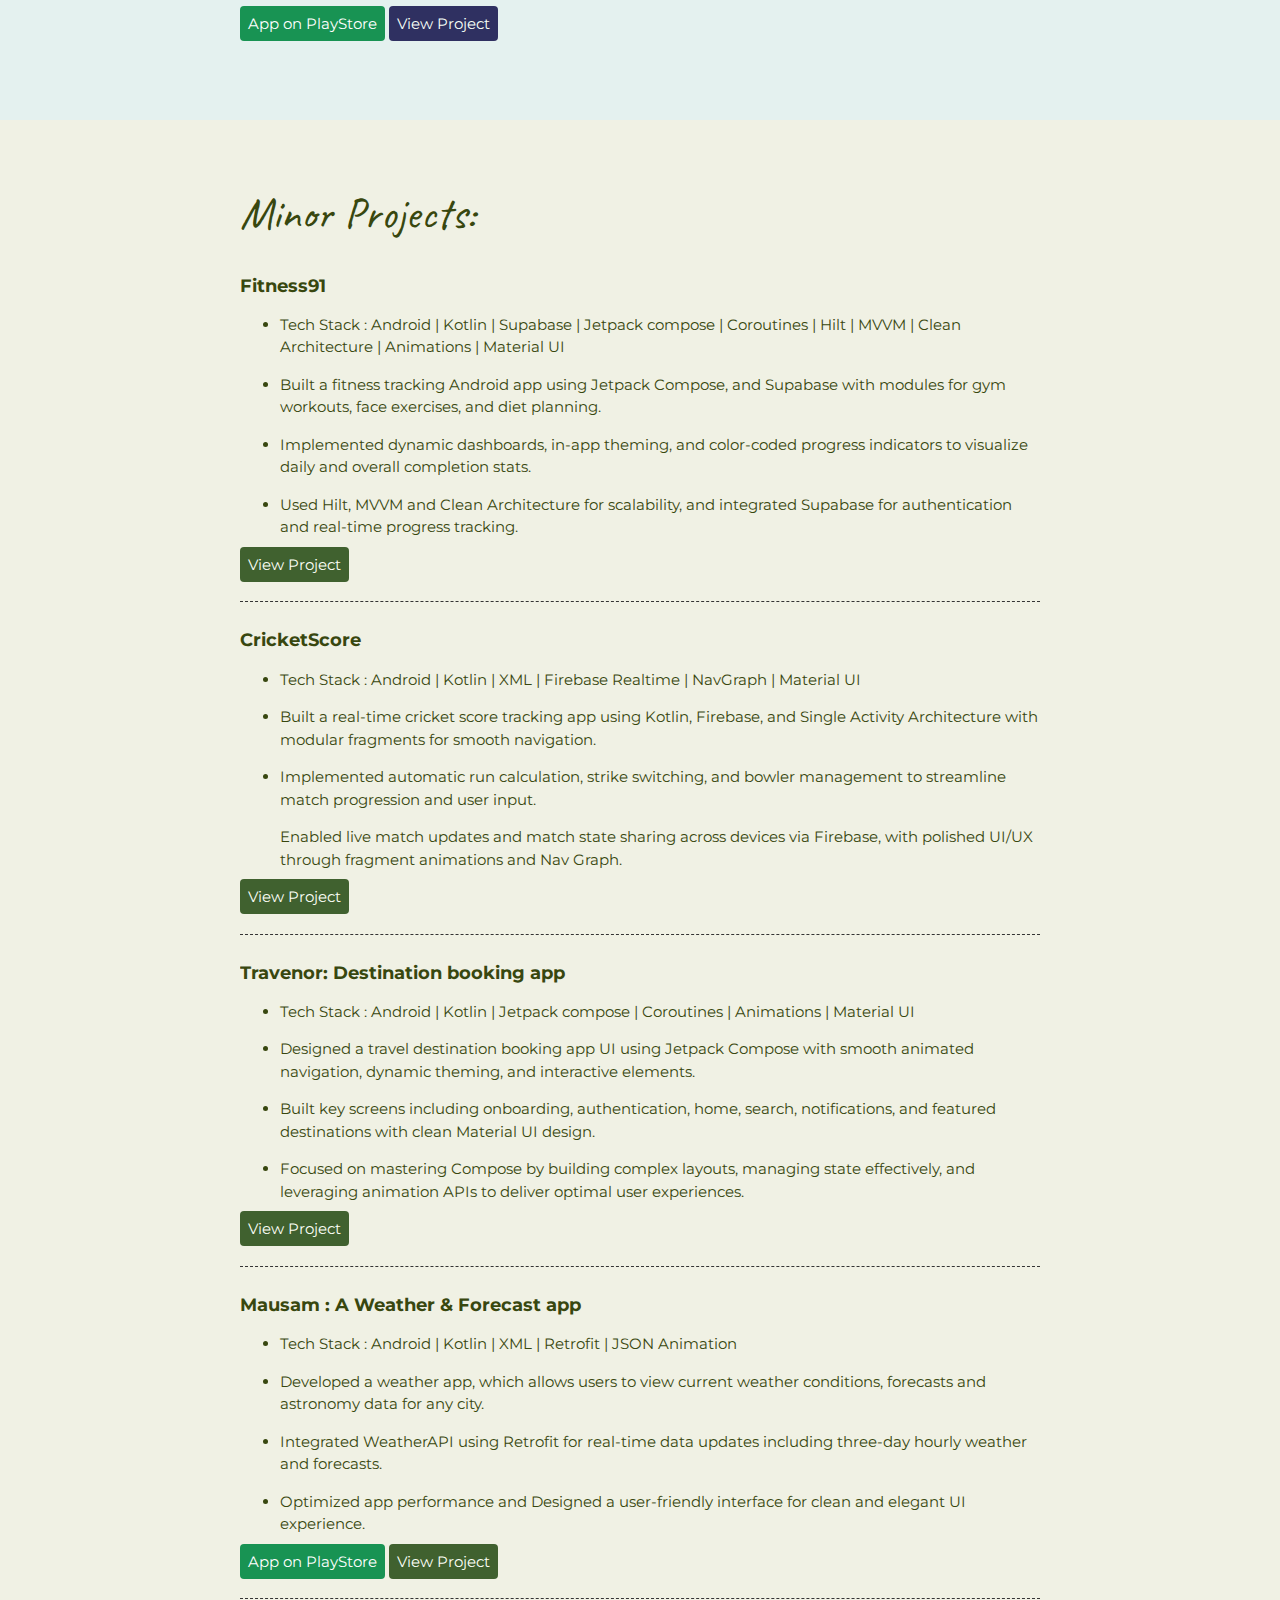
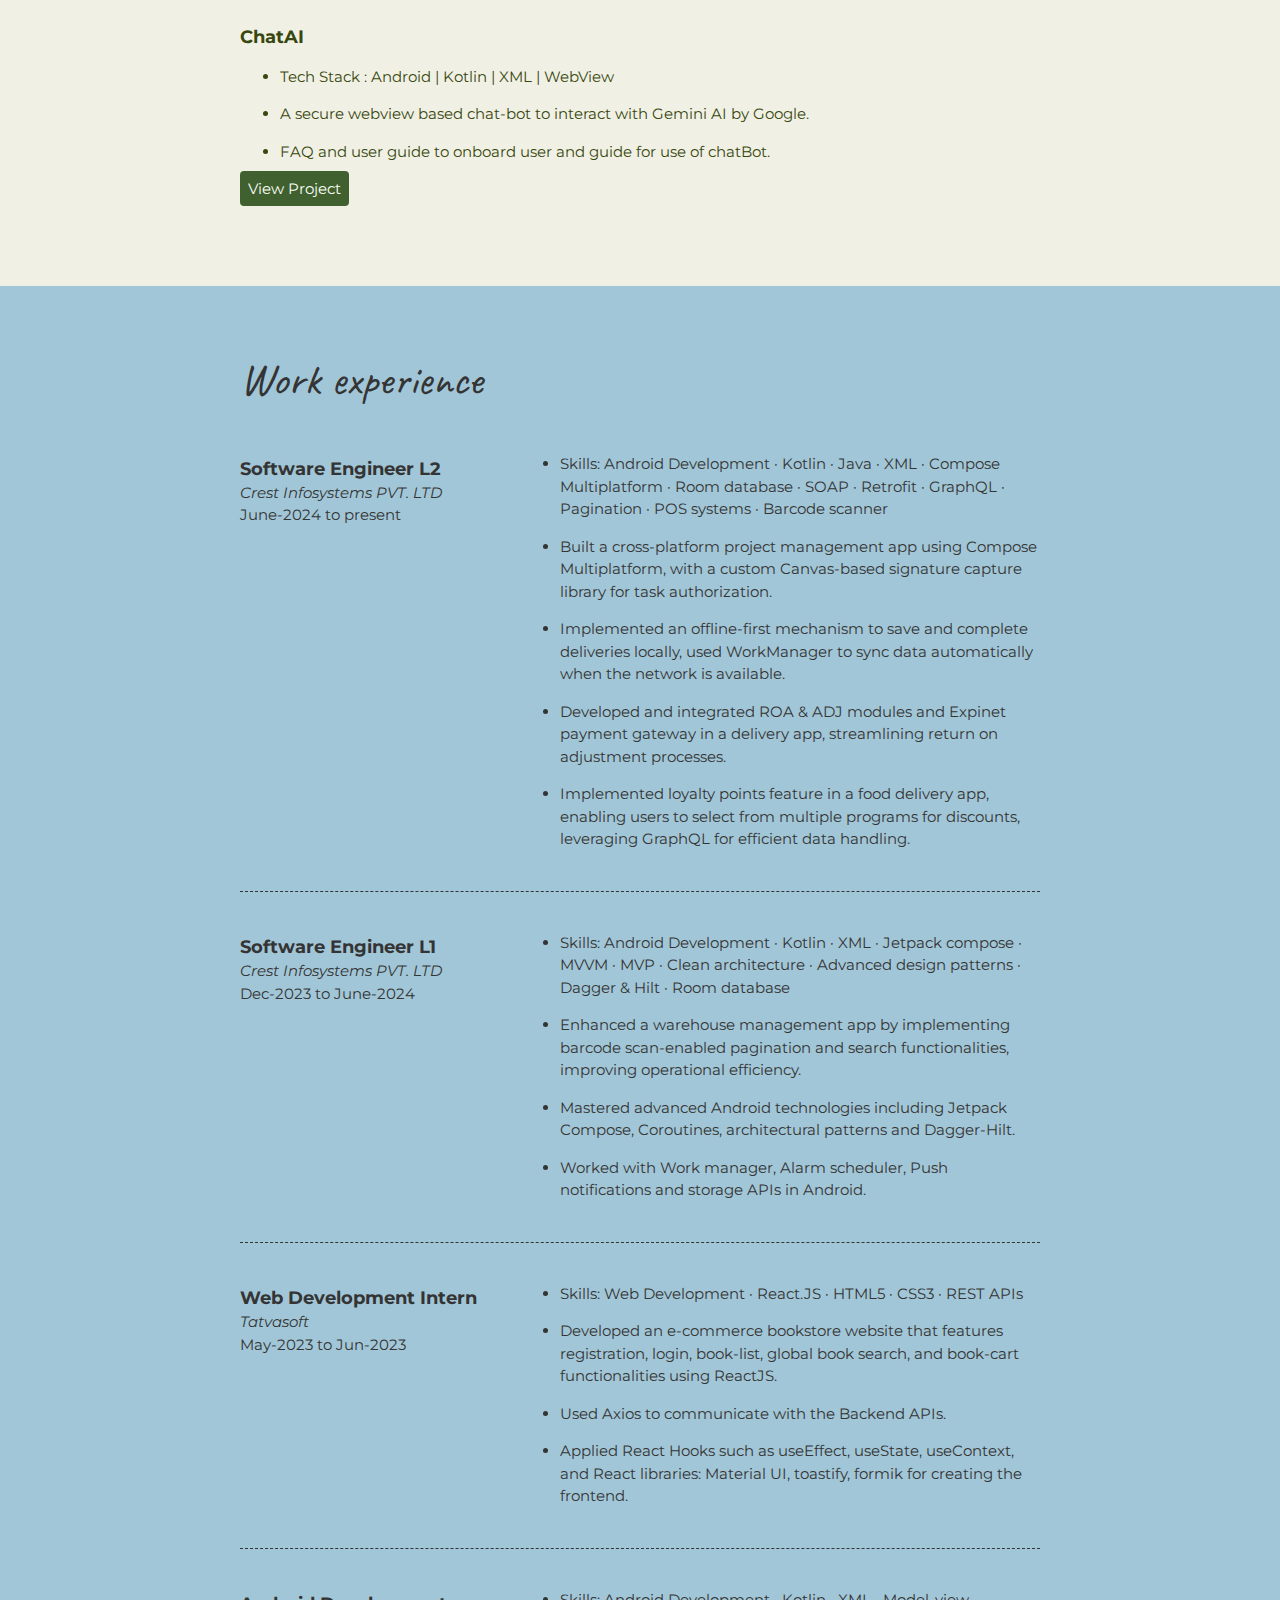
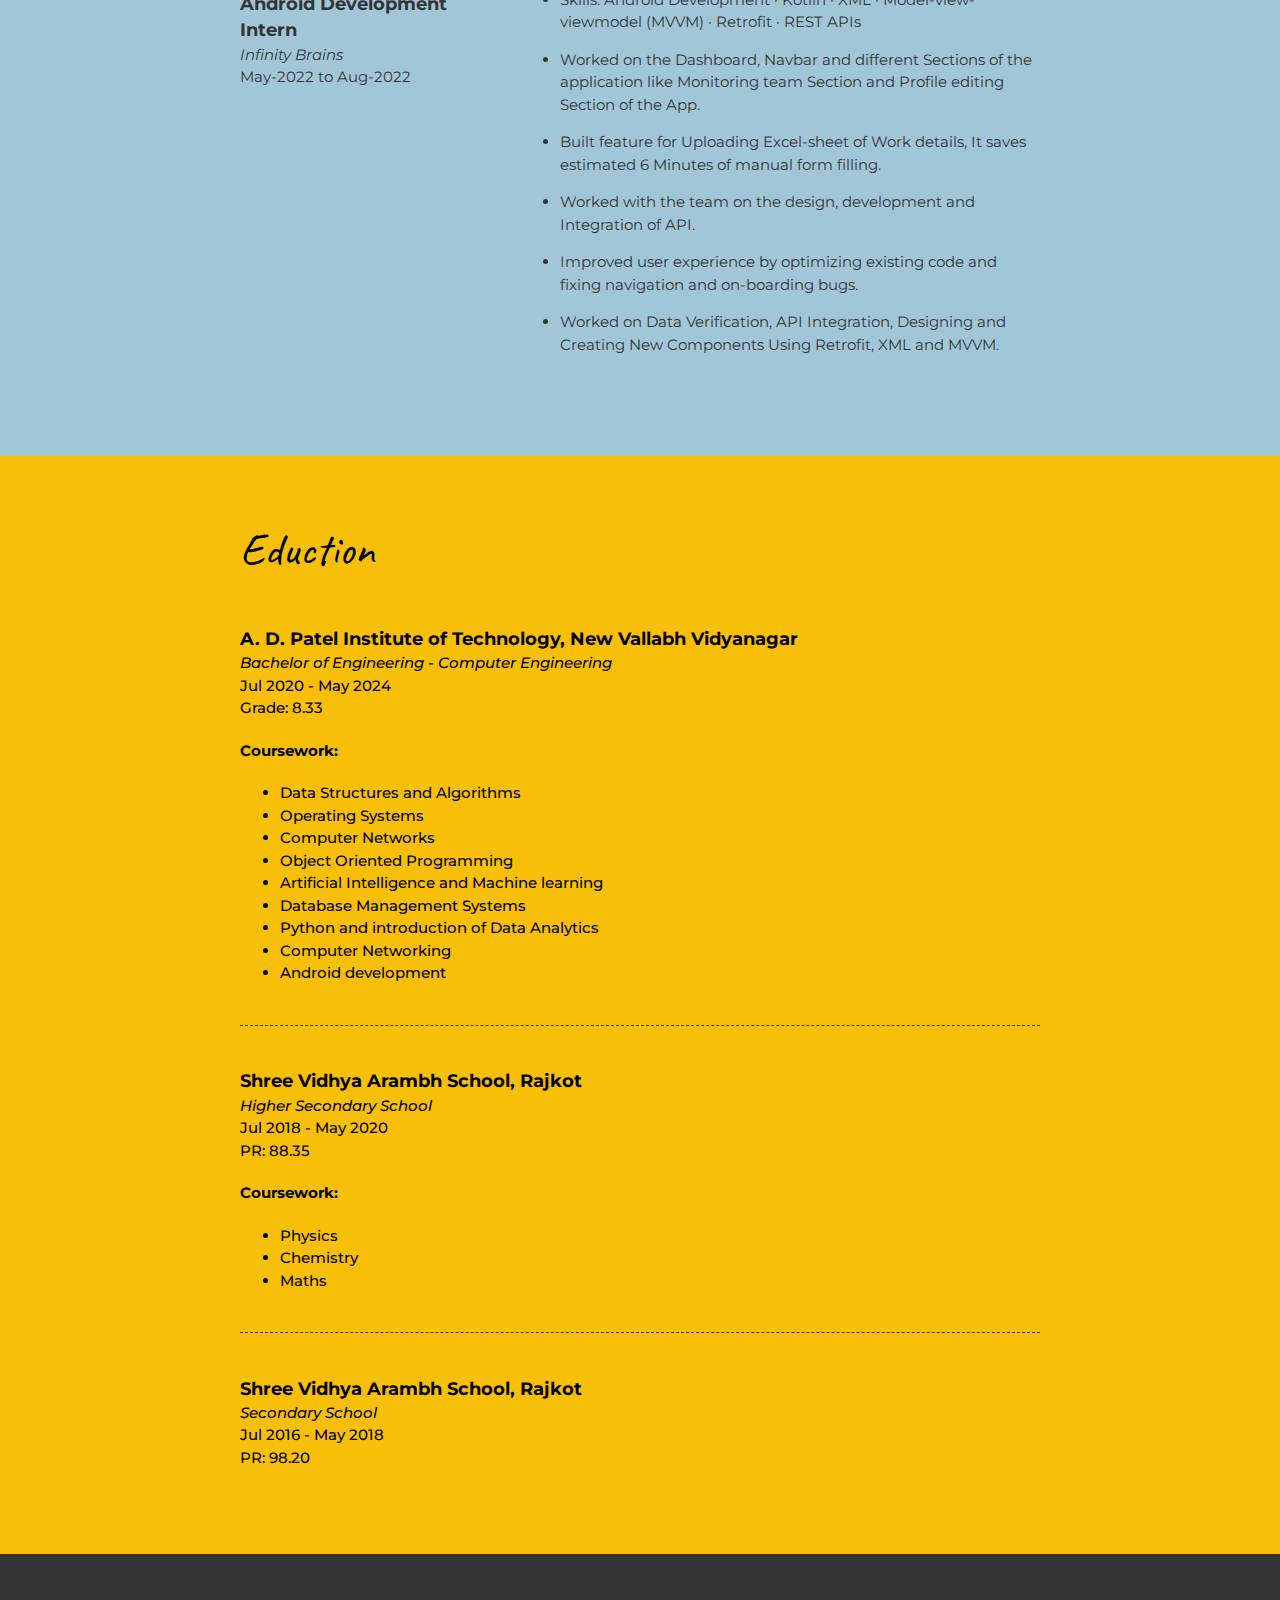
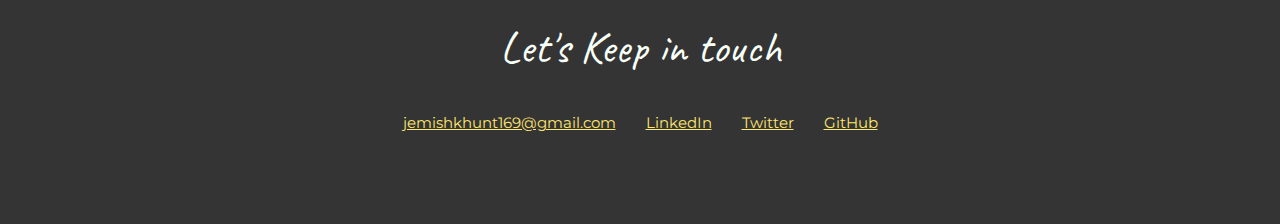
==== commit 6278c1e7: "Update index.html" ====
--- a/index.html
+++ b/index.html
@@ -269,7 +269,7 @@
               <h3>Travenor: Destination booking app</h3>
               <ul>
                 <li>
-                  <p>Tech Stack : Android | Kotlin | Firebase | Jetpack compose | Coroutines | Animations | Material UI</p>
+                  <p>Tech Stack : Android | Kotlin | Jetpack compose | Coroutines | Animations | Material UI</p>
                 </li>
                 <li>
                   <p>Designed a travel destination booking app UI using Jetpack Compose with smooth animated navigation, dynamic theming, and interactive elements.</p>
@@ -278,7 +278,7 @@
                   <p>Built key screens including onboarding, authentication, home, search, notifications, and featured destinations with clean Material UI design.</p>
                 </li>
                 <li>
-                  <p>Focused on mastering Compose through complex layouts, state management, and animation APIs, using Firebase Auth for secure sign-in flow.</p>
+                  <p>Focused on mastering Compose by building complex layouts, managing state effectively, and leveraging animation APIs to deliver optimal user experiences.</p>
                 </li>
               </ul>
               </p>
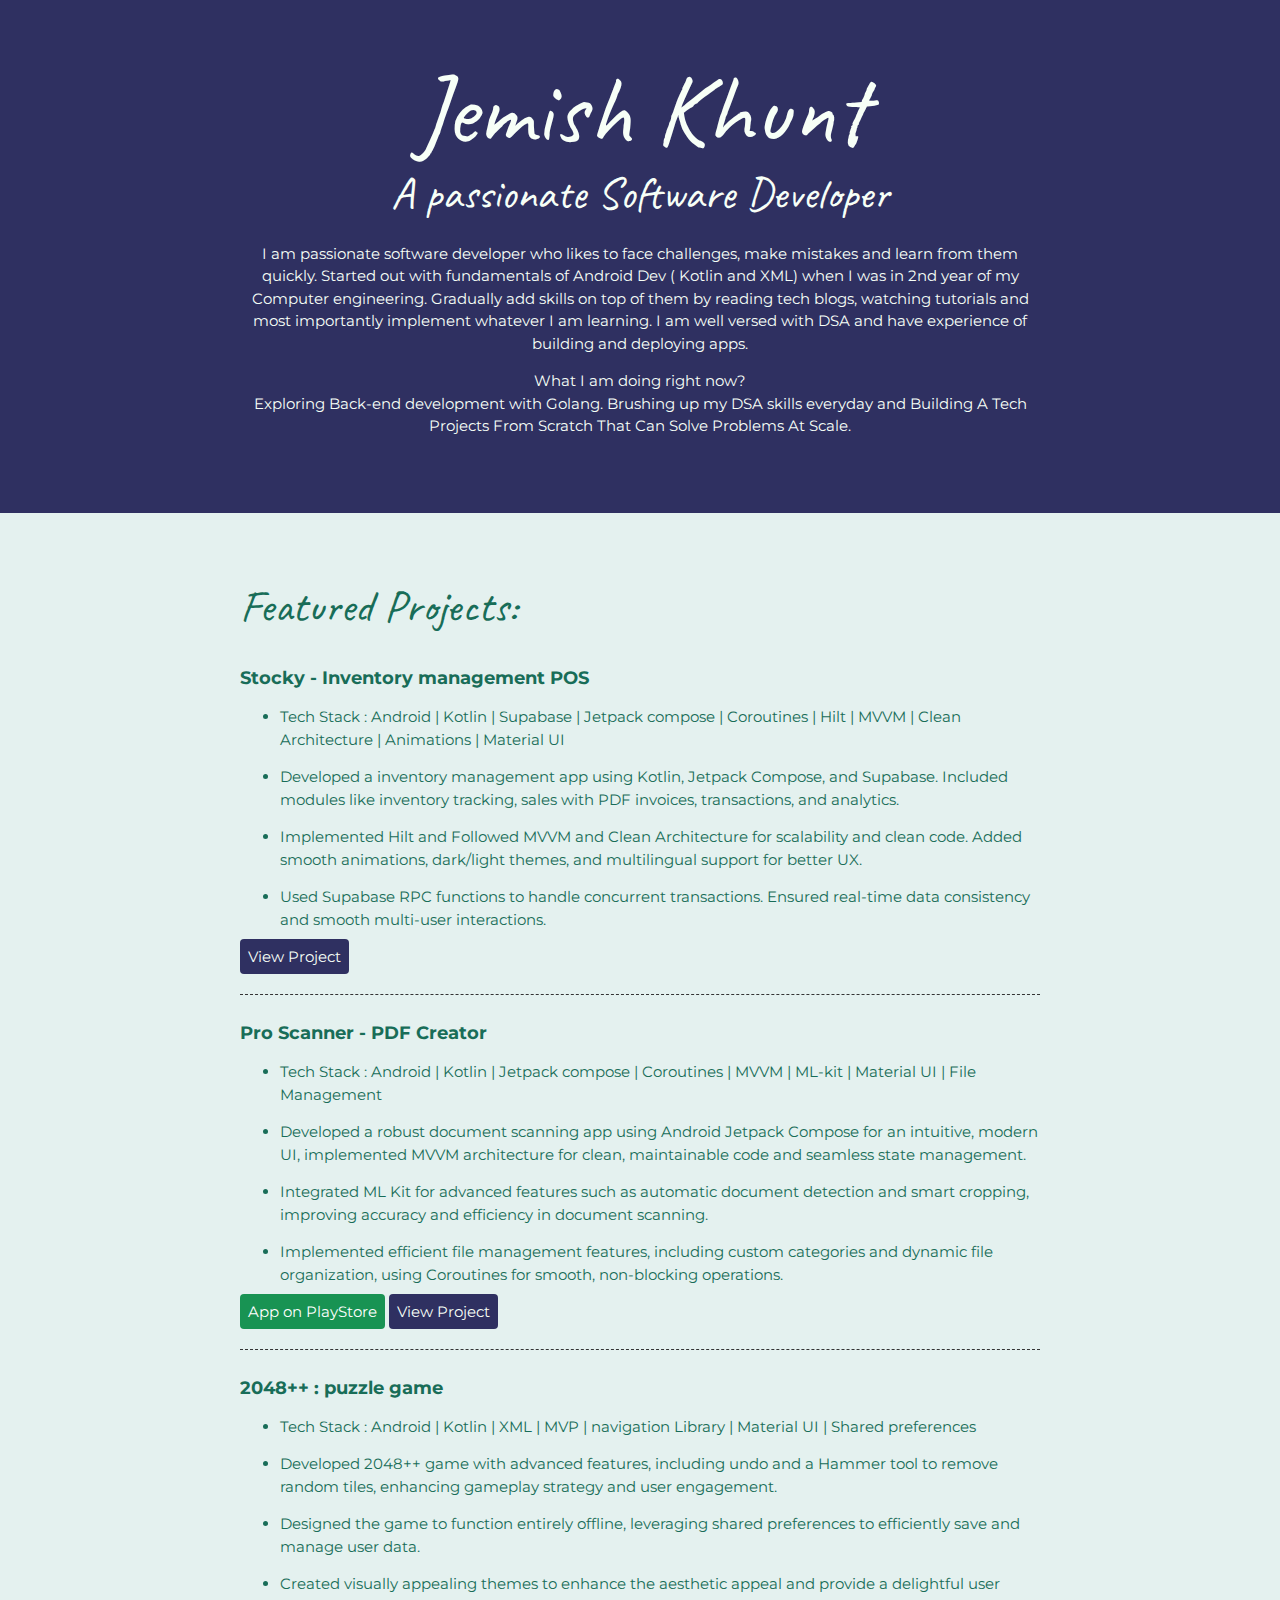
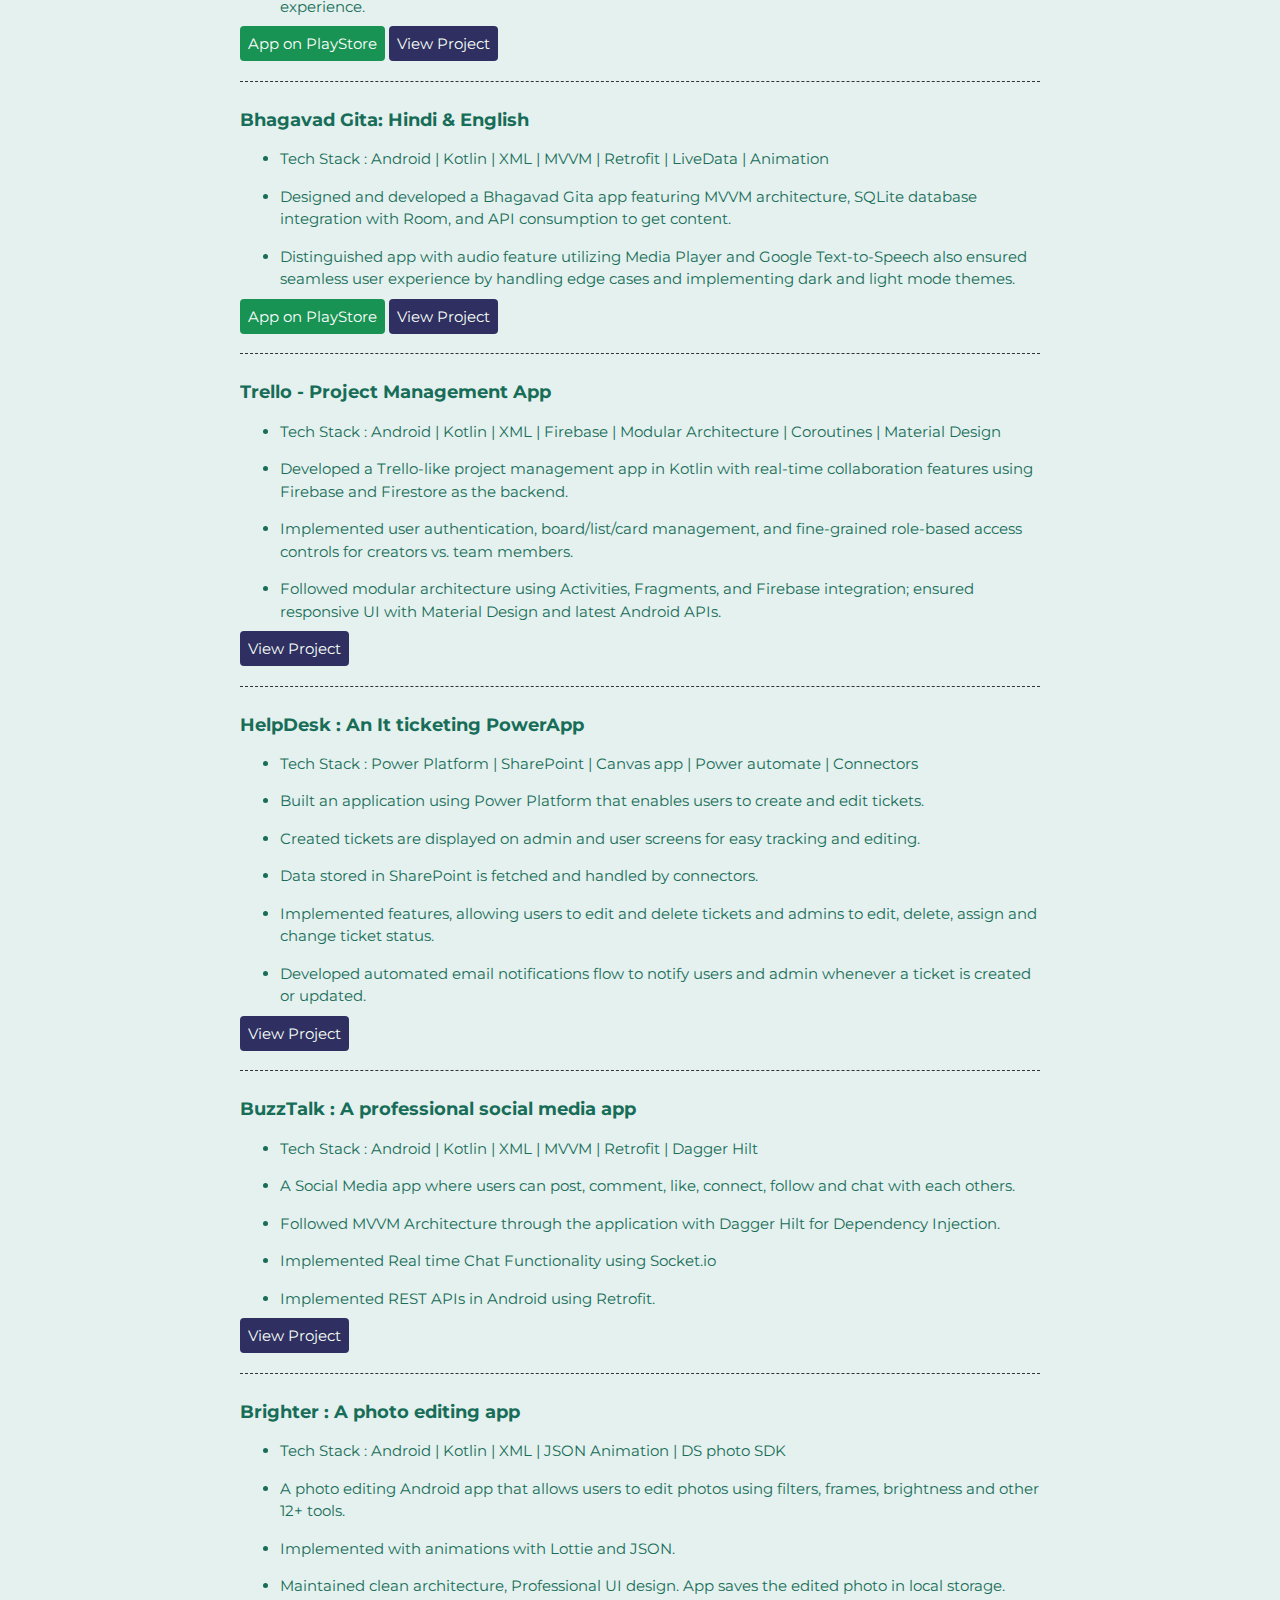
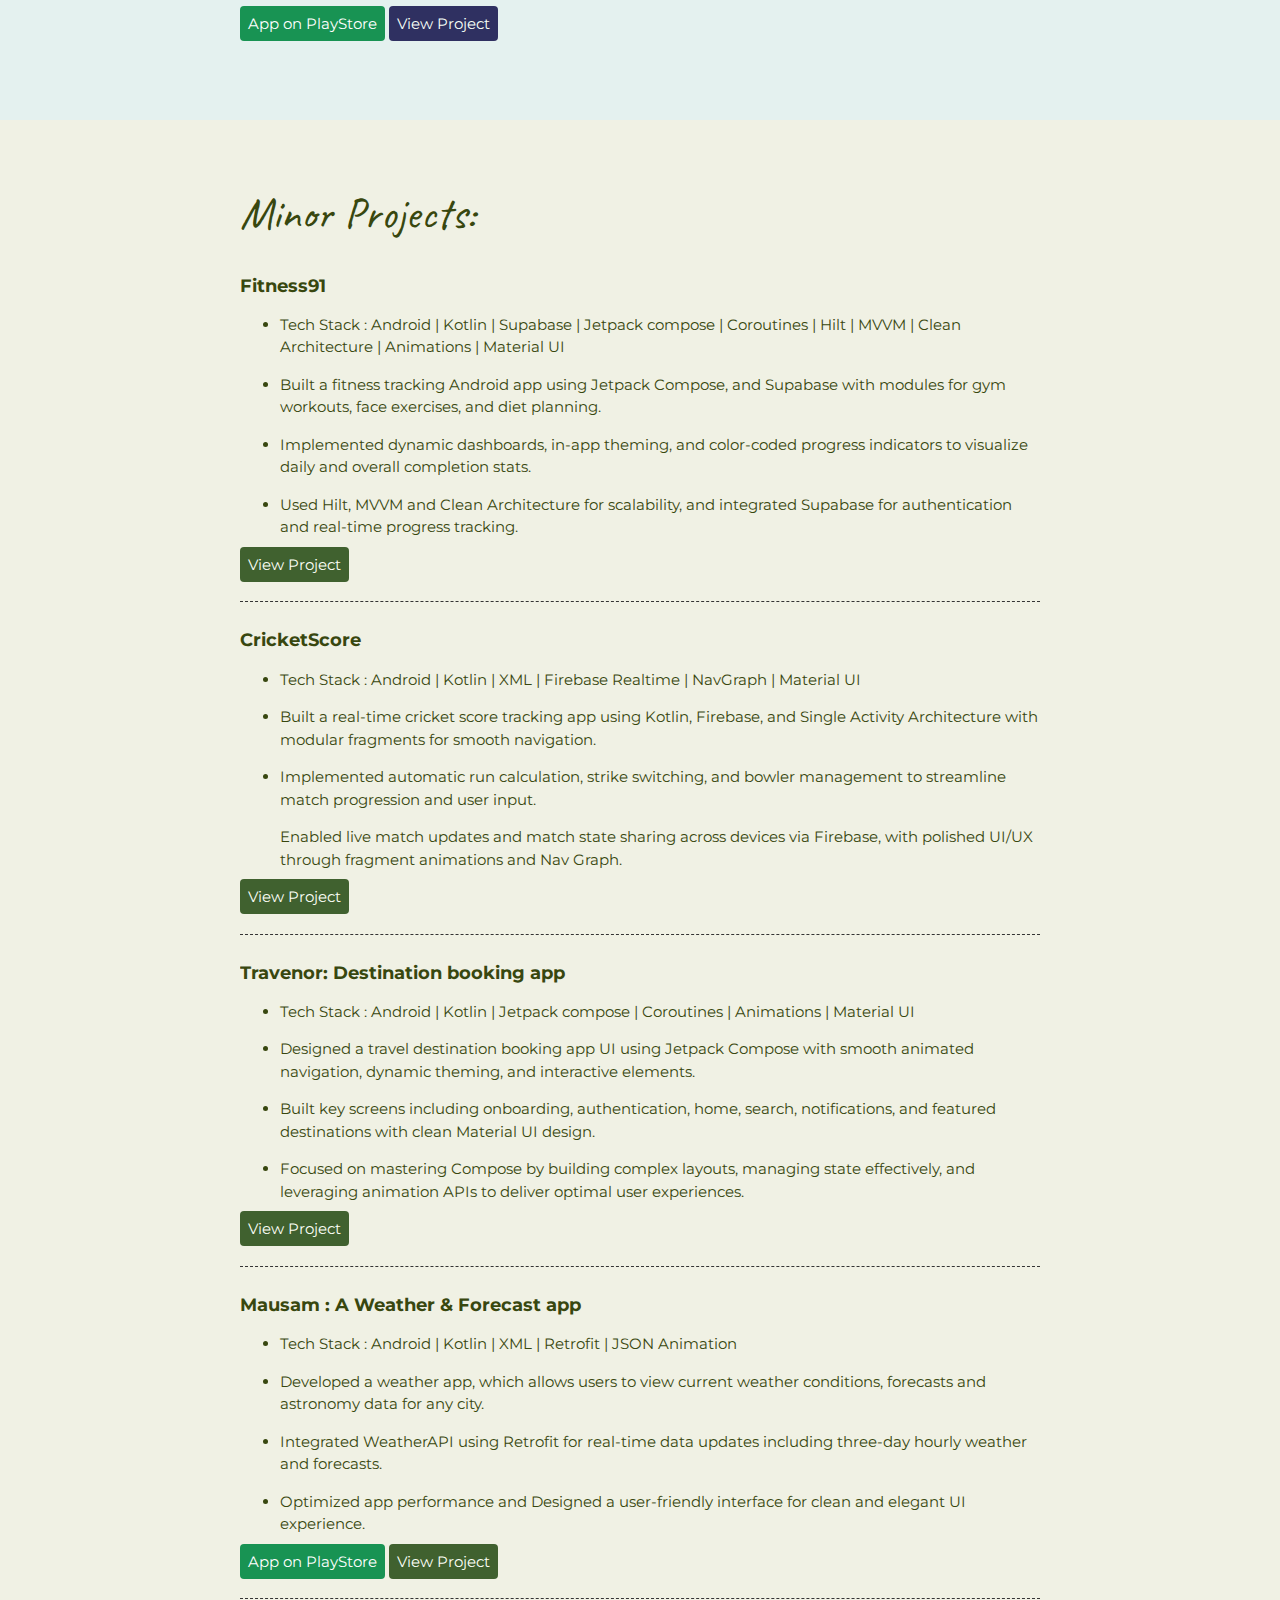
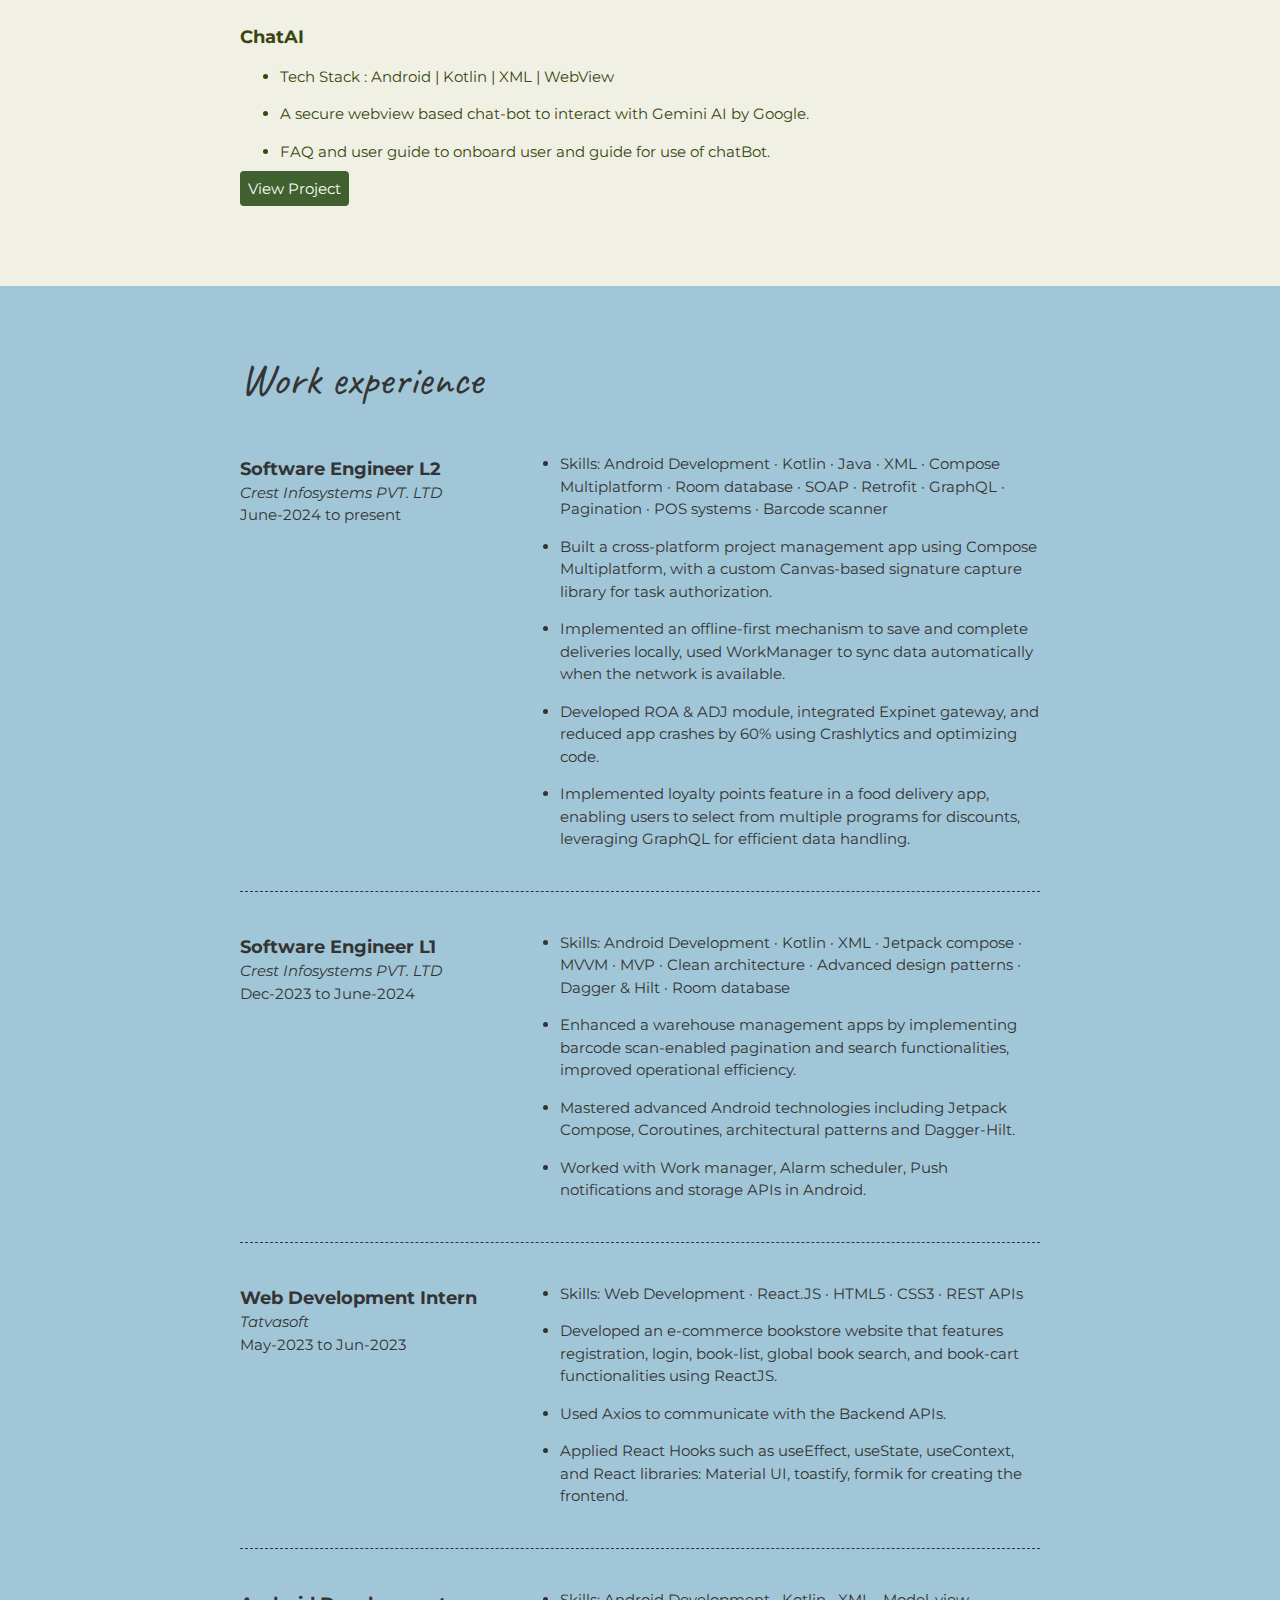
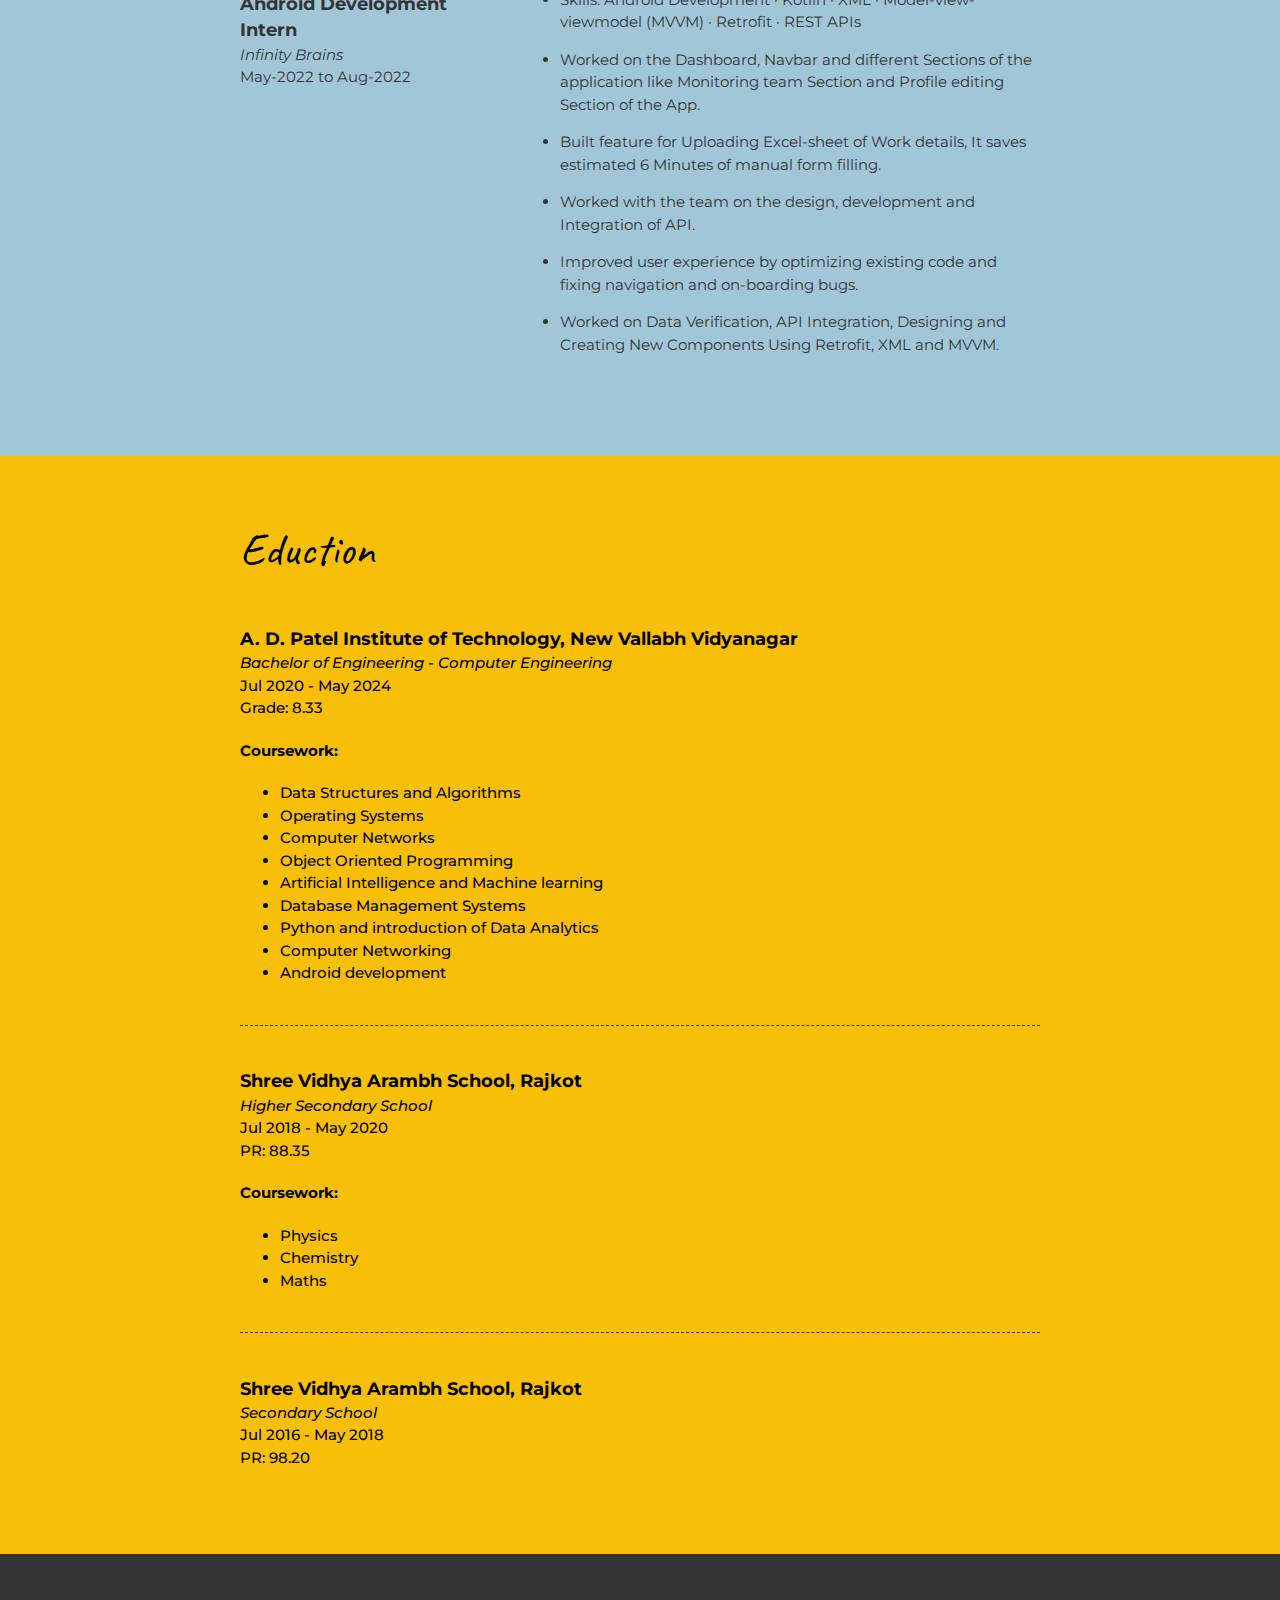
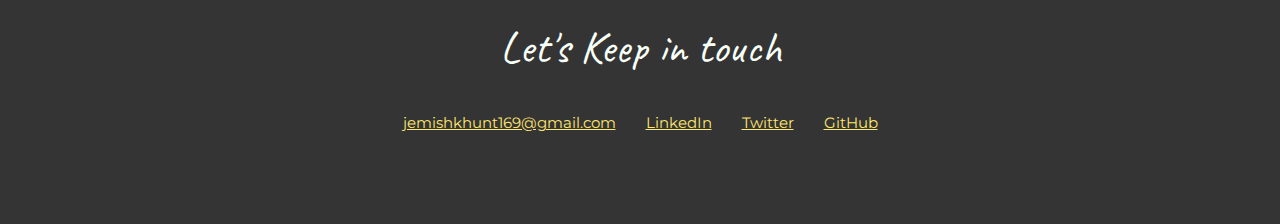
==== commit f4a10b99: "Update index.html" ====
--- a/index.html
+++ b/index.html
@@ -17,13 +17,8 @@
       <div class="content-wrap">
         <h1>Jemish Khunt</h1>
         <h2>A passionate Software Developer</h2>
-        <p>I am passionate software developer who likes to face challenges, make mistakes and learn from them quickly.
-          Started out with fundamentals of Android Dev ( Kotlin and XML) when I was in 2nd year of my Computer
-          engineering. Gradually add skills on top of them by reading tech blogs, watching tutorials and most
-          importantly implement whatever I am learning. I am well versed with DSA and have experience of building and
-          deploying apps.</p>
-        <p>What I am doing right now?<br> Exploring Back-end development with Golang. Brushing up my DSA skills everyday
-          and Building A Tech Projects From Scratch That Can Solve Problems At Scale.</p>
+        <p>I am passionate software developer who likes to face challenges, make mistakes and learn from them quickly. Started out with fundamentals of Android Dev ( Kotlin and XML) when I was in 2nd year of my Computer engineering. Gradually add skills on top of them by reading tech blogs, watching tutorials and most importantly implement whatever I am learning. I am well versed with DSA and have experience of building and deploying apps.</p>
+        <p>What I am doing right now?<br> Exploring Back-end development with Golang. Brushing up my DSA skills everyday and Building A Tech Projects From Scratch That Can Solve Problems At Scale.</p>
       </div>
     </header>
     <!-- ********************  PROJECTS / PORTFOLIO  ********************* -->
@@ -38,22 +33,15 @@
               <p>Tech Stack : Android | Kotlin | Supabase | Jetpack compose | Coroutines | Hilt | MVVM | Clean Architecture | Animations | Material UI</p>
             </li>
             <li>
-              <p>Developed a inventory management app using Kotlin, Jetpack Compose, and Supabase.
-                Included modules like inventory tracking, sales with PDF invoices, transactions, and analytics.
-                </p>
-            </li>
-            <li>
-              <p>Implemented Hilt and Followed MVVM and Clean Architecture for scalability and clean code.
-                Added smooth animations, dark/light themes, and multilingual support for better UX.
-              </p>
-            </li>
-            <li>
-              <p>Used Supabase RPC functions to handle concurrent transactions.
-                Ensured real-time data consistency and smooth multi-user interactions.
-              </p>
-            </li>
-          </ul>
-          </p>
+              <p>Developed a inventory management app using Kotlin, Jetpack Compose, and Supabase. Included modules like inventory tracking, sales with PDF invoices, transactions, and analytics.</p>
+            </li>
+            <li>
+              <p>Implemented Hilt and Followed MVVM and Clean Architecture for scalability and clean code. Added smooth animations, dark/light themes, and multilingual support for better UX.</p>
+            </li>
+            <li>
+              <p>Used Supabase RPC functions to handle concurrent transactions. Ensured real-time data consistency and smooth multi-user interactions.</p>
+            </li>
+          </ul>
           <a class="btn" href="https://github.com/jemish-169/Stocky-Inventory-Management-POS/" target="_blank"> View Project</a>
         </section>
         <!-- Project Pro Scanner -->
@@ -61,23 +49,18 @@
           <h3>Pro Scanner - PDF Creator</h3>
           <ul>
             <li>
-              <p>Tech Stack : Android | Kotlin | Jetpack compose | Coroutines | MVVM | ML-kit | Material UI | File
-                Management</p>
-            </li>
-            <li>
-              <p>Developed a robust document scanning app using Android Jetpack Compose for an intuitive, modern UI,
-                implemented MVVM architecture for clean, maintainable code and seamless state management.</p>
-            </li>
-            <li>
-              <p>Integrated ML Kit for advanced features such as automatic document detection and smart cropping,
-                improving accuracy and efficiency in document scanning.</p>
-            </li>
-            <li>
-              <p>Implemented efficient file management features, including custom categories and dynamic file
-                organization, using Coroutines for smooth, non-blocking operations.</p>
-            </li>
-          </ul>
-          </p>
+              <p>Tech Stack : Android | Kotlin | Jetpack compose | Coroutines | MVVM | ML-kit | Material UI | File Management</p>
+            </li>
+            <li>
+              <p>Developed a robust document scanning app using Android Jetpack Compose for an intuitive, modern UI, implemented MVVM architecture for clean, maintainable code and seamless state management.</p>
+            </li>
+            <li>
+              <p>Integrated ML Kit for advanced features such as automatic document detection and smart cropping, improving accuracy and efficiency in document scanning.</p>
+            </li>
+            <li>
+              <p>Implemented efficient file management features, including custom categories and dynamic file organization, using Coroutines for smooth, non-blocking operations.</p>
+            </li>
+          </ul>
           <a class="play-store-btn" href="https://play.google.com/store/apps/details?id=com.elite.scanner" target="_blank">App on PlayStore</a>
           <a class="btn" href="https://github.com/jemish-169/Pro-Scanner" target="_blank"> View Project</a>
         </section>
@@ -89,19 +72,15 @@
               <p>Tech Stack : Android | Kotlin | XML | MVP | navigation Library | Material UI | Shared preferences</p>
             </li>
             <li>
-              <p>Developed 2048++ game with advanced features, including undo and a Hammer tool to remove random tiles,
-                enhancing gameplay strategy and user engagement.</p>
-            </li>
-            <li>
-              <p>Designed the game to function entirely offline, leveraging shared preferences to efficiently save and
-                manage user data.</p>
-            </li>
-            <li>
-              <p>Created visually appealing themes to enhance the aesthetic appeal and provide a delightful user
-                experience.</p>
-            </li>
-          </ul>
-          </p>
+              <p>Developed 2048++ game with advanced features, including undo and a Hammer tool to remove random tiles, enhancing gameplay strategy and user engagement.</p>
+            </li>
+            <li>
+              <p>Designed the game to function entirely offline, leveraging shared preferences to efficiently save and manage user data.</p>
+            </li>
+            <li>
+              <p>Created visually appealing themes to enhance the aesthetic appeal and provide a delightful user experience.</p>
+            </li>
+          </ul>
           <a class="play-store-btn" href="https://play.google.com/store/apps/details?id=com.app.slidesum" target="_blank">App on PlayStore</a>
           <a class="btn" href="https://github.com/jemish-169/2048" target="_blank"> View Project</a>
         </section>
@@ -113,15 +92,12 @@
               <p> Tech Stack : Android | Kotlin | XML | MVVM | Retrofit | LiveData | Animation </p>
             </li>
             <li>
-              <p>Designed and developed a Bhagavad Gita app featuring MVVM architecture, SQLite database integration
-                with Room, and API consumption to get content.</p>
-            </li>
-            <li>
-              <p>Distinguished app with audio feature utilizing Media Player and Google Text-to-Speech also ensured
-                seamless user experience by handling edge cases and implementing dark and light mode themes.</p>
-            </li>
-          </ul>
-          </p>
+              <p>Designed and developed a Bhagavad Gita app featuring MVVM architecture, SQLite database integration with Room, and API consumption to get content.</p>
+            </li>
+            <li>
+              <p>Distinguished app with audio feature utilizing Media Player and Google Text-to-Speech also ensured seamless user experience by handling edge cases and implementing dark and light mode themes.</p>
+            </li>
+          </ul>
           <a class="play-store-btn" href="https://play.google.com/store/apps/details?id=com.practice.gita" target="_blank">App on PlayStore</a>
           <a class="btn" href="https://github.com/jemish-169/Bhagavad-Gita" target="_blank"> View Project</a>
         </section>
@@ -142,7 +118,6 @@
               <p>Followed modular architecture using Activities, Fragments, and Firebase integration; ensured responsive UI with Material Design and latest Android APIs.</p>
             </li>
           </ul>
-          </p>
           <a class="btn" href="https://github.com/jemish-169/Trello-Project-Management-App" target="_blank"> View Project</a>
         </section>
         <!-- Project Helpdesk -->
@@ -162,15 +137,12 @@
               <p>Data stored in SharePoint is fetched and handled by connectors. </p>
             </li>
             <li>
-              <p>Implemented features, allowing users to edit and delete tickets and admins to edit, delete, assign and
-                change ticket status. </p>
-            </li>
-            <li>
-              <p>Developed automated email notifications flow to notify users and admin whenever a ticket is created or
-                updated. </p>
-            </li>
-          </ul>
-          </p>
+              <p>Implemented features, allowing users to edit and delete tickets and admins to edit, delete, assign and change ticket status. </p>
+            </li>
+            <li>
+              <p>Developed automated email notifications flow to notify users and admin whenever a ticket is created or updated. </p>
+            </li>
+          </ul>
           <a class="btn" href="https://www.github.com/jemish-169/HelpDesk/" target="_blank"> View Project</a>
         </section>
         <!-- Project BuzzTalk -->
@@ -193,7 +165,6 @@
               <p>Implemented REST APIs in Android using Retrofit. </p>
             </li>
           </ul>
-          </p>
           <a class="btn" href="https://github.com/jemish-169/BuzzTalk/" target="_blank"> View Project</a>
         </section>
         <!-- Project Brighter -->
@@ -204,18 +175,15 @@
               <p> Tech Stack : Android | Kotlin | XML | JSON Animation | DS photo SDK </p>
             </li>
             <li>
-              <p>A photo editing Android app that allows users to edit photos using filters, frames, brightness and
-                other 12+ tools.</p>
+              <p>A photo editing Android app that allows users to edit photos using filters, frames, brightness and other 12+ tools.</p>
             </li>
             <li>
               <p>Implemented with animations with Lottie and JSON.</p>
             </li>
             <li>
-              <p>Maintained clean architecture, Professional UI design. App saves the edited photo in local storage.
-              </p>
-            </li>
-          </ul>
-          </p>
+              <p>Maintained clean architecture, Professional UI design. App saves the edited photo in local storage.</p>
+            </li>
+          </ul>
           <a class="play-store-btn" href="https://play.google.com/store/apps/details?id=com.tanxe.brighter" target="_blank">App on PlayStore</a>
           <a class="btn" href="https://github.com/jemish-169/Brighter" target="_blank"> View Project</a>
         </section>
@@ -242,7 +210,6 @@
                   <p>Used Hilt, MVVM and Clean Architecture for scalability, and integrated Supabase for authentication and real-time progress tracking.</p>
                 </li>
               </ul>
-              </p>
               <a class="btn" href="https://github.com/jemish-169/Fitness91-App/" target="_blank"> View Project</a>
             </section>
             <!-- Project CricketScore -->
@@ -261,7 +228,6 @@
                   <p>Enabled live match updates and match state sharing across devices via Firebase, with polished UI/UX through fragment animations and Nav Graph.</p>
                 </li>
               </ul>
-              </p>
               <a class="btn" href="https://github.com/jemish-169/cricketscore" target="_blank"> View Project</a>
             </section>
             <!-- Project Travenor -->
@@ -281,7 +247,6 @@
                   <p>Focused on mastering Compose by building complex layouts, managing state effectively, and leveraging animation APIs to deliver optimal user experiences.</p>
                 </li>
               </ul>
-              </p>
               <a class="btn" href="https://github.com/jemish-169/Travenor-Destination-booking-app" target="_blank"> View Project</a>
             </section>
             <!-- Project Mausam -->
@@ -292,19 +257,15 @@
                   <p> Tech Stack : Android | Kotlin | XML | Retrofit | JSON Animation </p>
                 </li>
                 <li>
-                  <p>Developed a weather app, which allows users to view current weather conditions, forecasts and astronomy
-                    data for any city.</p>
-                </li>
-                <li>
-                  <p>Integrated WeatherAPI using Retrofit for real-time data updates including three-day hourly weather and
-                    forecasts.</p>
-                </li>
-                <li>
-                  <p>Optimized app performance and Designed a user-friendly interface for clean and elegant UI experience.
-                  </p>
+                  <p>Developed a weather app, which allows users to view current weather conditions, forecasts and astronomy data for any city.</p>
+                </li>
+                <li>
+                  <p>Integrated WeatherAPI using Retrofit for real-time data updates including three-day hourly weather and forecasts.</p>
+                </li>
+                <li>
+                  <p>Optimized app performance and Designed a user-friendly interface for clean and elegant UI experience.</p>
                 </li>
               </ul>
-              </p>
               <a class="play-store-btn" href="https://play.google.com/store/apps/details?id=com.client.mausam" target="_blank">App on PlayStore</a>
               <a class="btn" href="https://github.com/jemish-169/Mausam" target="_blank"> View Project</a>
             </section>
@@ -322,7 +283,6 @@
                   <p>FAQ and user guide to onboard user and guide for use of chatBot.</p>
                 </li>
               </ul>
-              </p>
               <a class="btn" href="https://github.com/jemish-169/Chat-AI" target="_blank"> View Project</a>
             </section>
           </div>
@@ -341,24 +301,19 @@
           <div class="job-summary">
             <ul>
               <li>
-                <p>Skills: Android Development · Kotlin · Java · XML · Compose Multiplatform · Room database · SOAP · Retrofit · GraphQL ·
-                  Pagination · POS systems · Barcode scanner </p>
-                </p>
+                <p>Skills: Android Development · Kotlin · Java · XML · Compose Multiplatform · Room database · SOAP · Retrofit · GraphQL · Pagination · POS systems · Barcode scanner </p>
               </li>
               <li>
                 <p>Built a cross-platform project management app using Compose Multiplatform, with a custom Canvas-based signature capture library for task authorization.</p>
               </li>
-            </li>
-            <li>
-              <p>Implemented an offline-first mechanism to save and complete deliveries locally, used WorkManager to sync data automatically when the network is available.</p>
-            </li>
-              <li>
-                <p>Developed and integrated ROA & ADJ modules and Expinet payment gateway in a delivery app,
-                  streamlining return on adjustment processes.</p>
-              </li>
-              <li>
-                <p>Implemented loyalty points feature in a food delivery app, enabling users to select from multiple
-                  programs for discounts, leveraging GraphQL for efficient data handling.</p>
+              <li>
+                <p>Implemented an offline-first mechanism to save and complete deliveries locally, used WorkManager to sync data automatically when the network is available.</p>
+              </li>
+              <li>
+                <p>Developed ROA & ADJ module, integrated Expinet gateway, and reduced app crashes by 60% using Crashlytics and optimizing code.</p>
+              </li>
+              <li>
+                <p>Implemented loyalty points feature in a food delivery app, enabling users to select from multiple programs for discounts, leveraging GraphQL for efficient data handling.</p>
               </li>
             </ul>
           </div>
@@ -373,17 +328,13 @@
           <div class="job-summary">
             <ul>
               <li>
-                <p>Skills: Android Development · Kotlin · XML · Jetpack compose · MVVM · MVP · Clean architecture ·
-                  Advanced design patterns · Dagger & Hilt · Room database</p>
-                </p>
-              </li>
-              <li>
-                <p>Enhanced a warehouse management app by implementing barcode scan-enabled pagination and search
-                  functionalities, improving operational efficiency.</p>
-              </li>
-              <li>
-                <p>Mastered advanced Android technologies including Jetpack Compose, Coroutines, architectural patterns
-                  and Dagger-Hilt.</p>
+                <p>Skills: Android Development · Kotlin · XML · Jetpack compose · MVVM · MVP · Clean architecture · Advanced design patterns · Dagger & Hilt · Room database</p>
+              </li>
+              <li>
+                <p>Enhanced a warehouse management apps by implementing barcode scan-enabled pagination and search functionalities, improved operational efficiency.</p>
+              </li>
+              <li>
+                <p>Mastered advanced Android technologies including Jetpack Compose, Coroutines, architectural patterns and Dagger-Hilt.</p>
               </li>
               <li>
                 <p>Worked with Work manager, Alarm scheduler, Push notifications and storage APIs in Android.</p>
@@ -402,18 +353,15 @@
             <ul>
               <li>
                 <p>Skills: Web Development · React.JS · HTML5 · CSS3 · REST APIs</p>
-                </p>
-              </li>
-              <li>
-                <p>Developed an e-commerce bookstore website that features registration, login, book-list, global book
-                  search, and book-cart functionalities using ReactJS. </p>
+              </li>
+              <li>
+                <p>Developed an e-commerce bookstore website that features registration, login, book-list, global book search, and book-cart functionalities using ReactJS. </p>
               </li>
               <li>
                 <p>Used Axios to communicate with the Backend APIs. </p>
               </li>
               <li>
-                <p>Applied React Hooks such as useEffect, useState, useContext, and React libraries: Material UI,
-                  toastify, formik for creating the frontend.</p>
+                <p>Applied React Hooks such as useEffect, useState, useContext, and React libraries: Material UI, toastify, formik for creating the frontend.</p>
               </li>
             </ul>
           </div>
@@ -429,15 +377,12 @@
             <ul>
               <li>
                 <p>Skills: Android Development · Kotlin · XML · Model-view-viewmodel (MVVM) · Retrofit · REST APIs</p>
-                </p>
-              </li>
-              <li>
-                <p>Worked on the Dashboard, Navbar and different Sections of the application like Monitoring team
-                  Section and Profile editing Section of the App. </p>
-              </li>
-              <li>
-                <p>Built feature for Uploading Excel-sheet of Work details, It saves estimated 6 Minutes of manual form
-                  filling. </p>
+              </li>
+              <li>
+                <p>Worked on the Dashboard, Navbar and different Sections of the application like Monitoring team Section and Profile editing Section of the App. </p>
+              </li>
+              <li>
+                <p>Built feature for Uploading Excel-sheet of Work details, It saves estimated 6 Minutes of manual form filling. </p>
               </li>
               <li>
                 <p>Worked with the team on the design, development and Integration of API.</p>
@@ -446,8 +391,7 @@
                 <p>Improved user experience by optimizing existing code and fixing navigation and on-boarding bugs.</p>
               </li>
               <li>
-                <p>Worked on Data Verification, API Integration, Designing and Creating New Components Using Retrofit,
-                  XML and MVVM.</p>
+                <p>Worked on Data Verification, API Integration, Designing and Creating New Components Using Retrofit, XML and MVVM.</p>
               </li>
             </ul>
           </div>
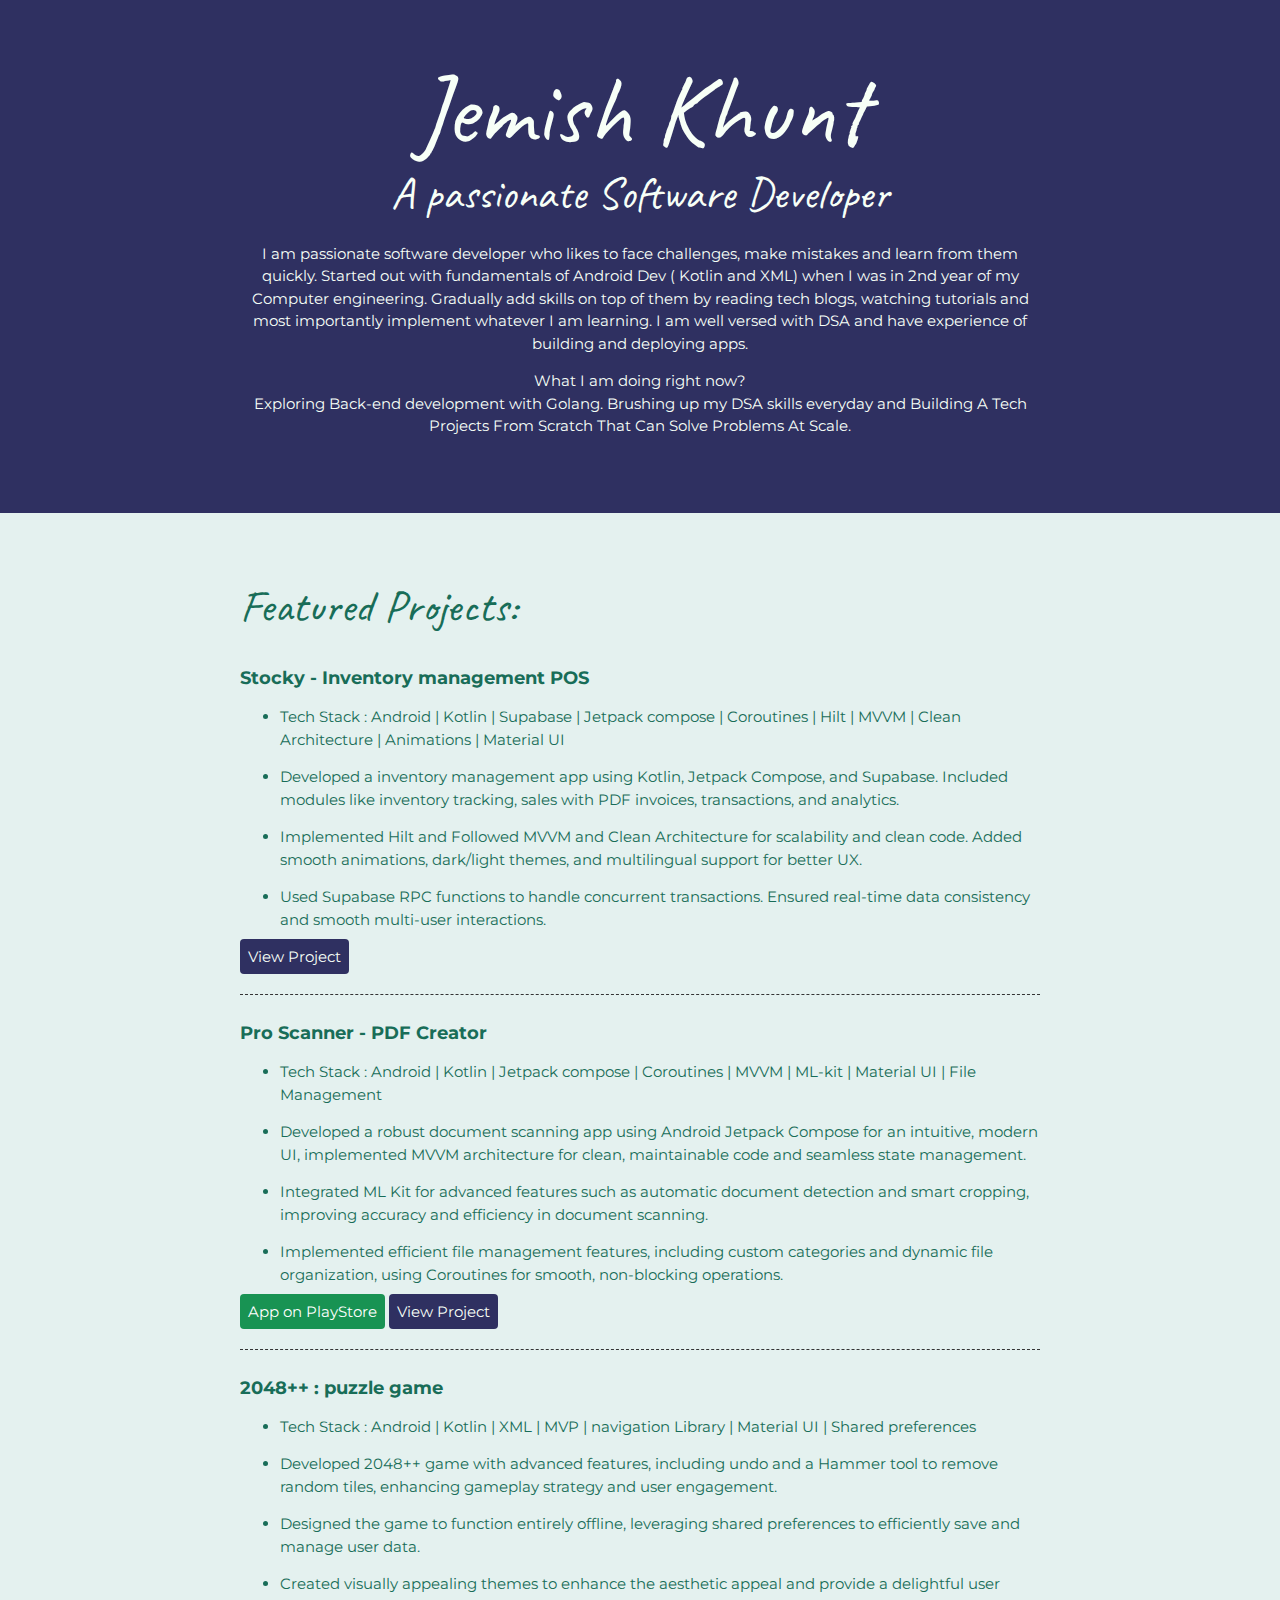
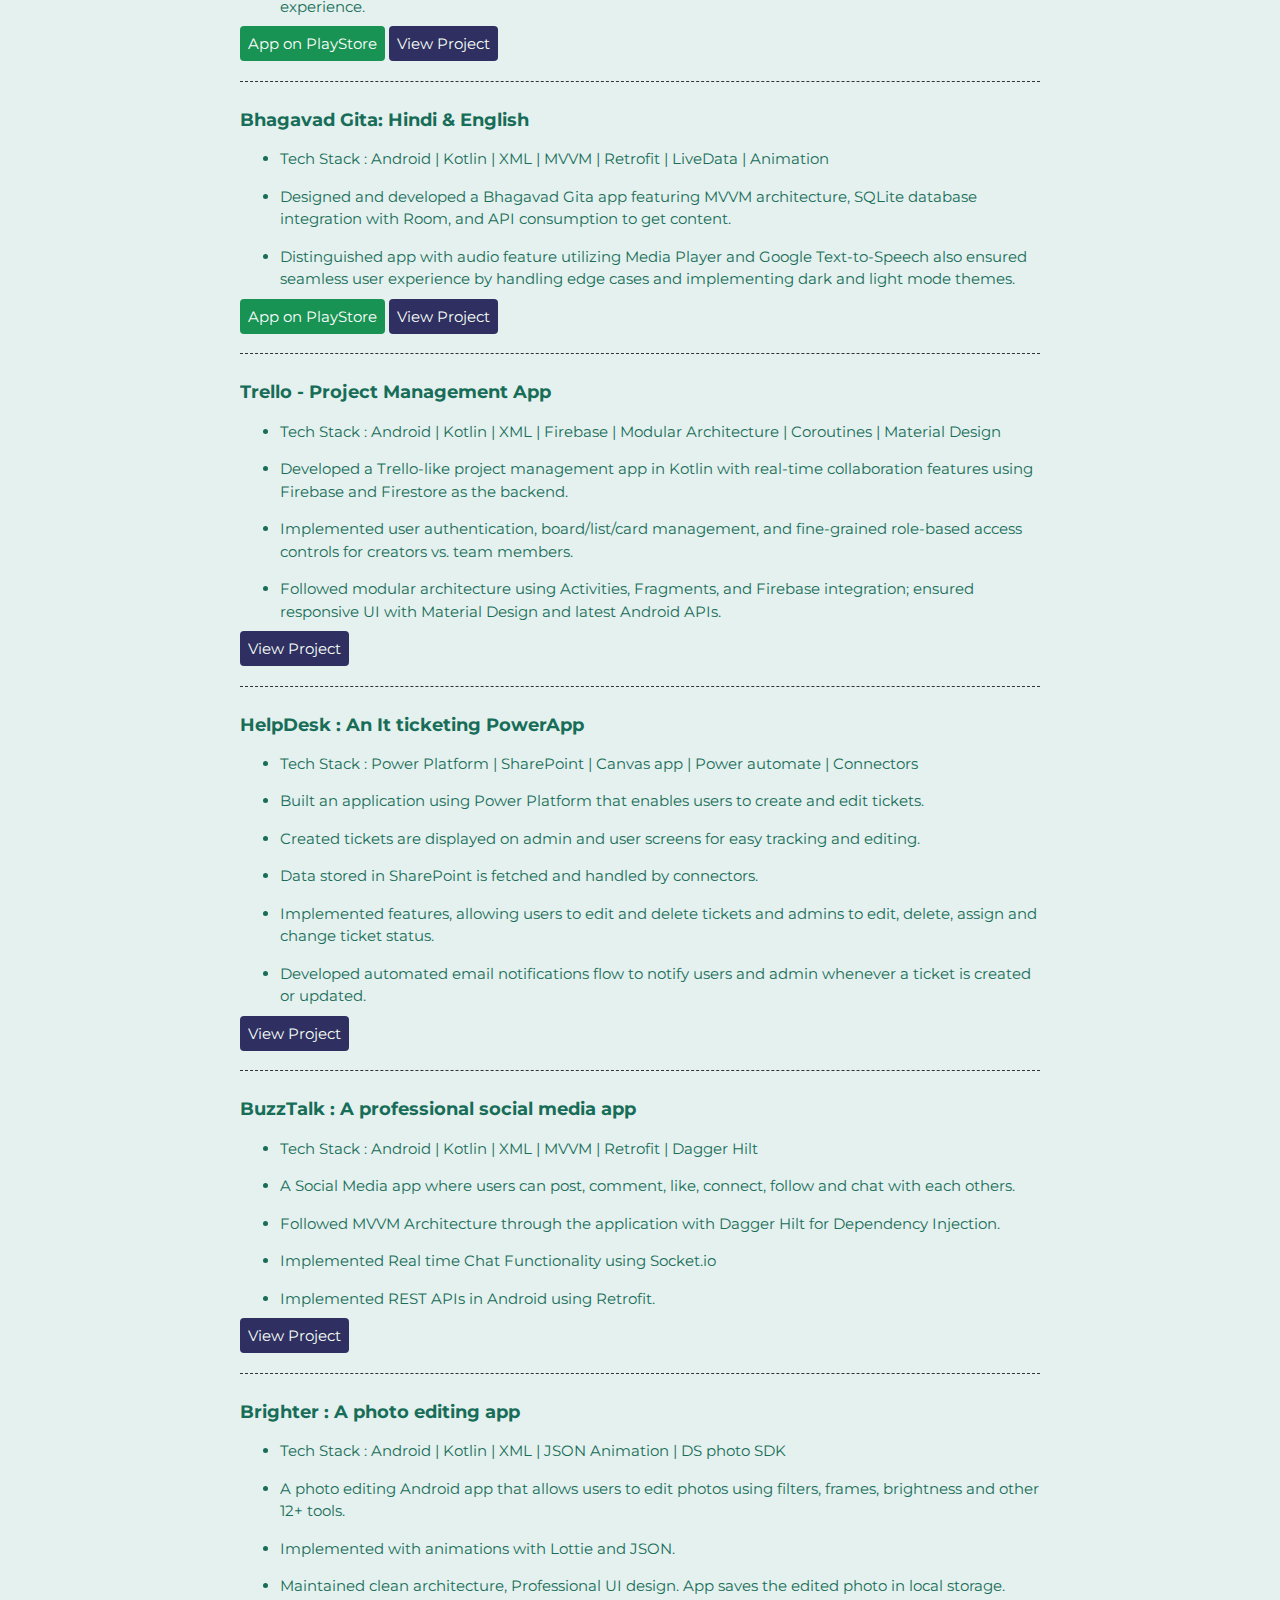
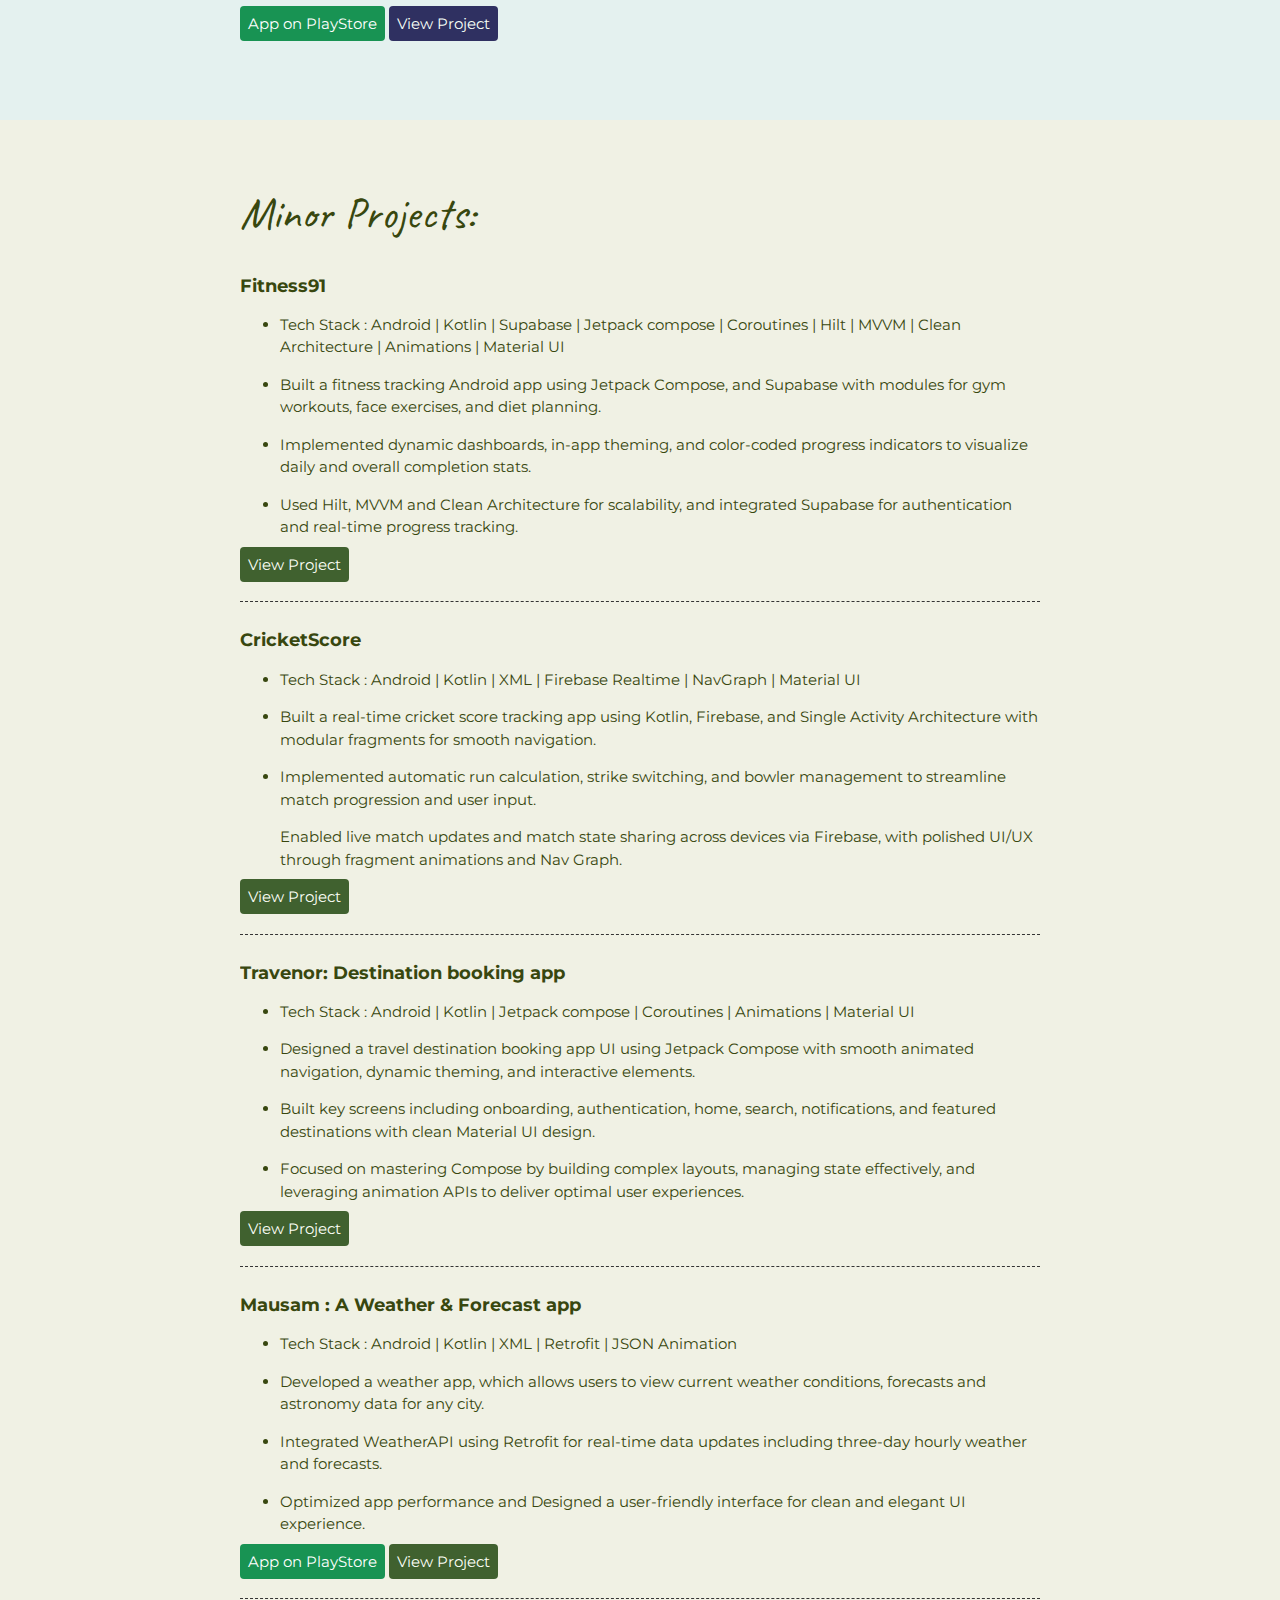
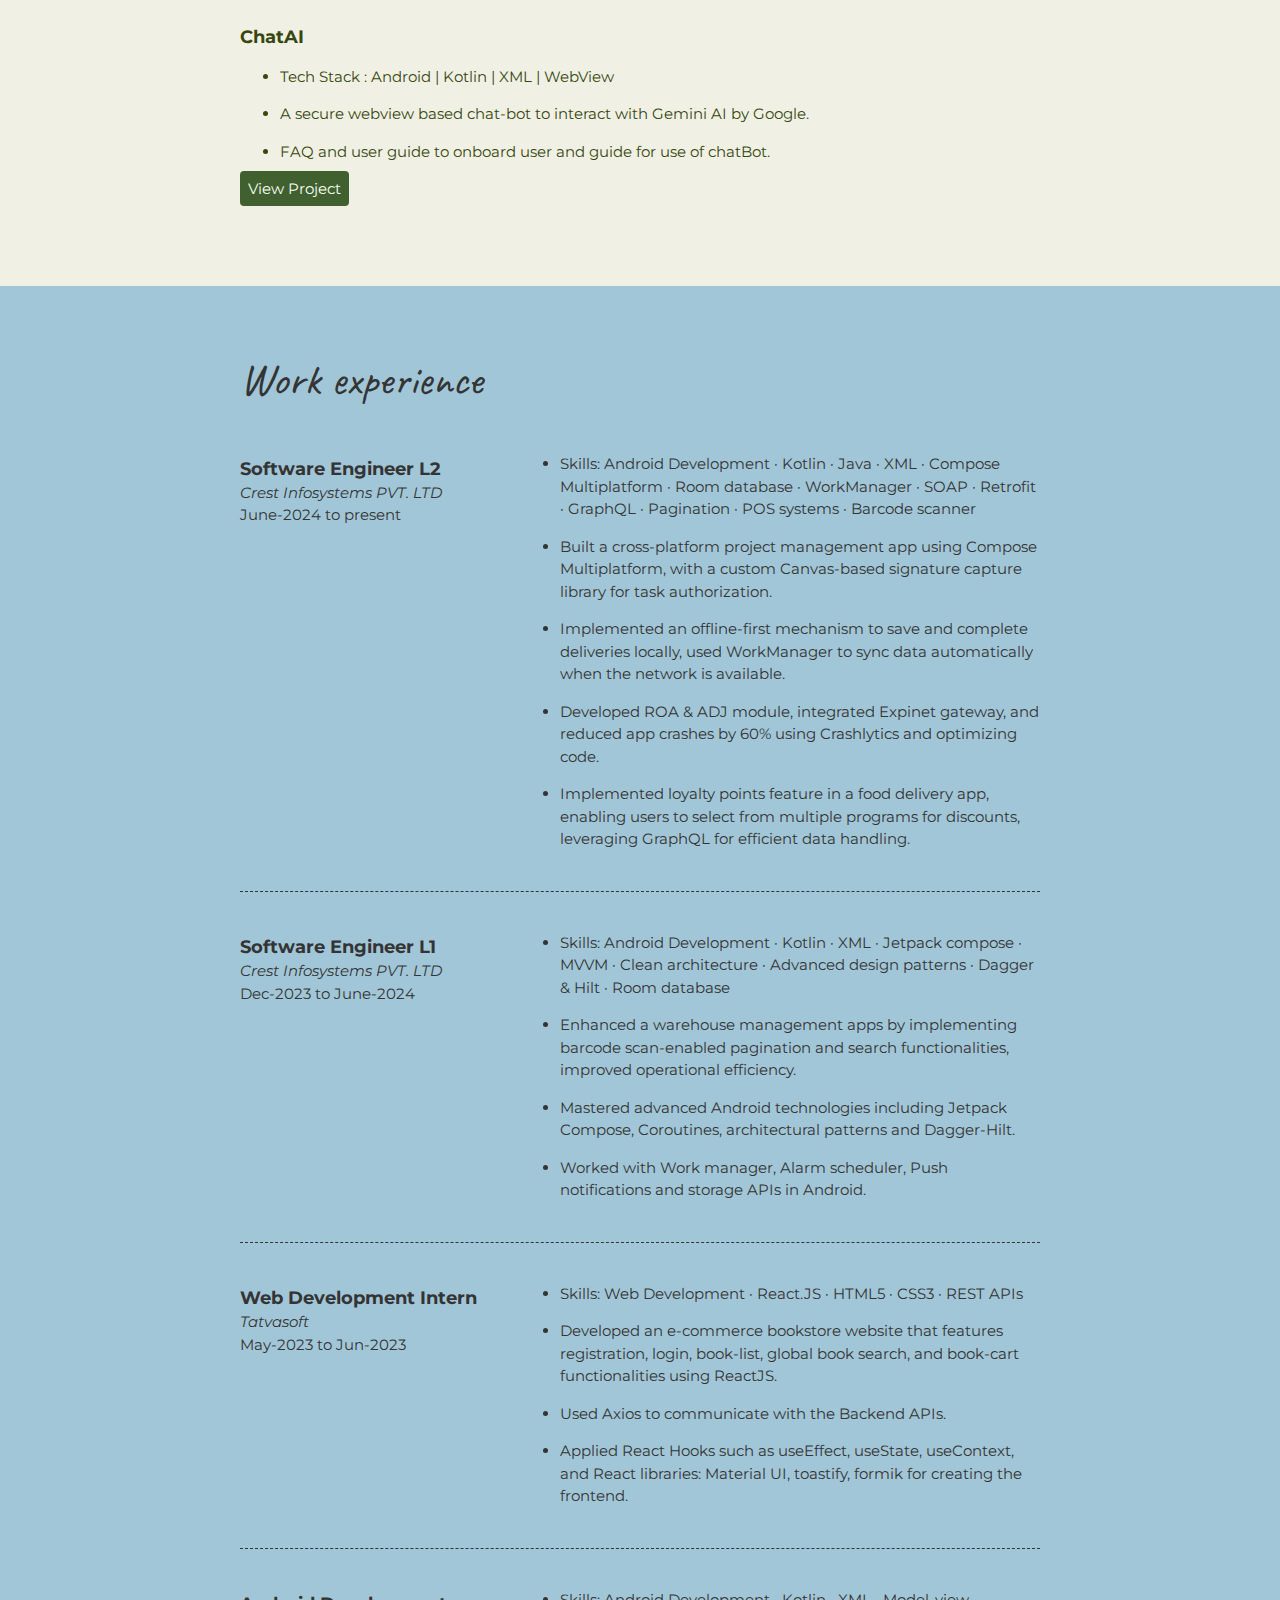
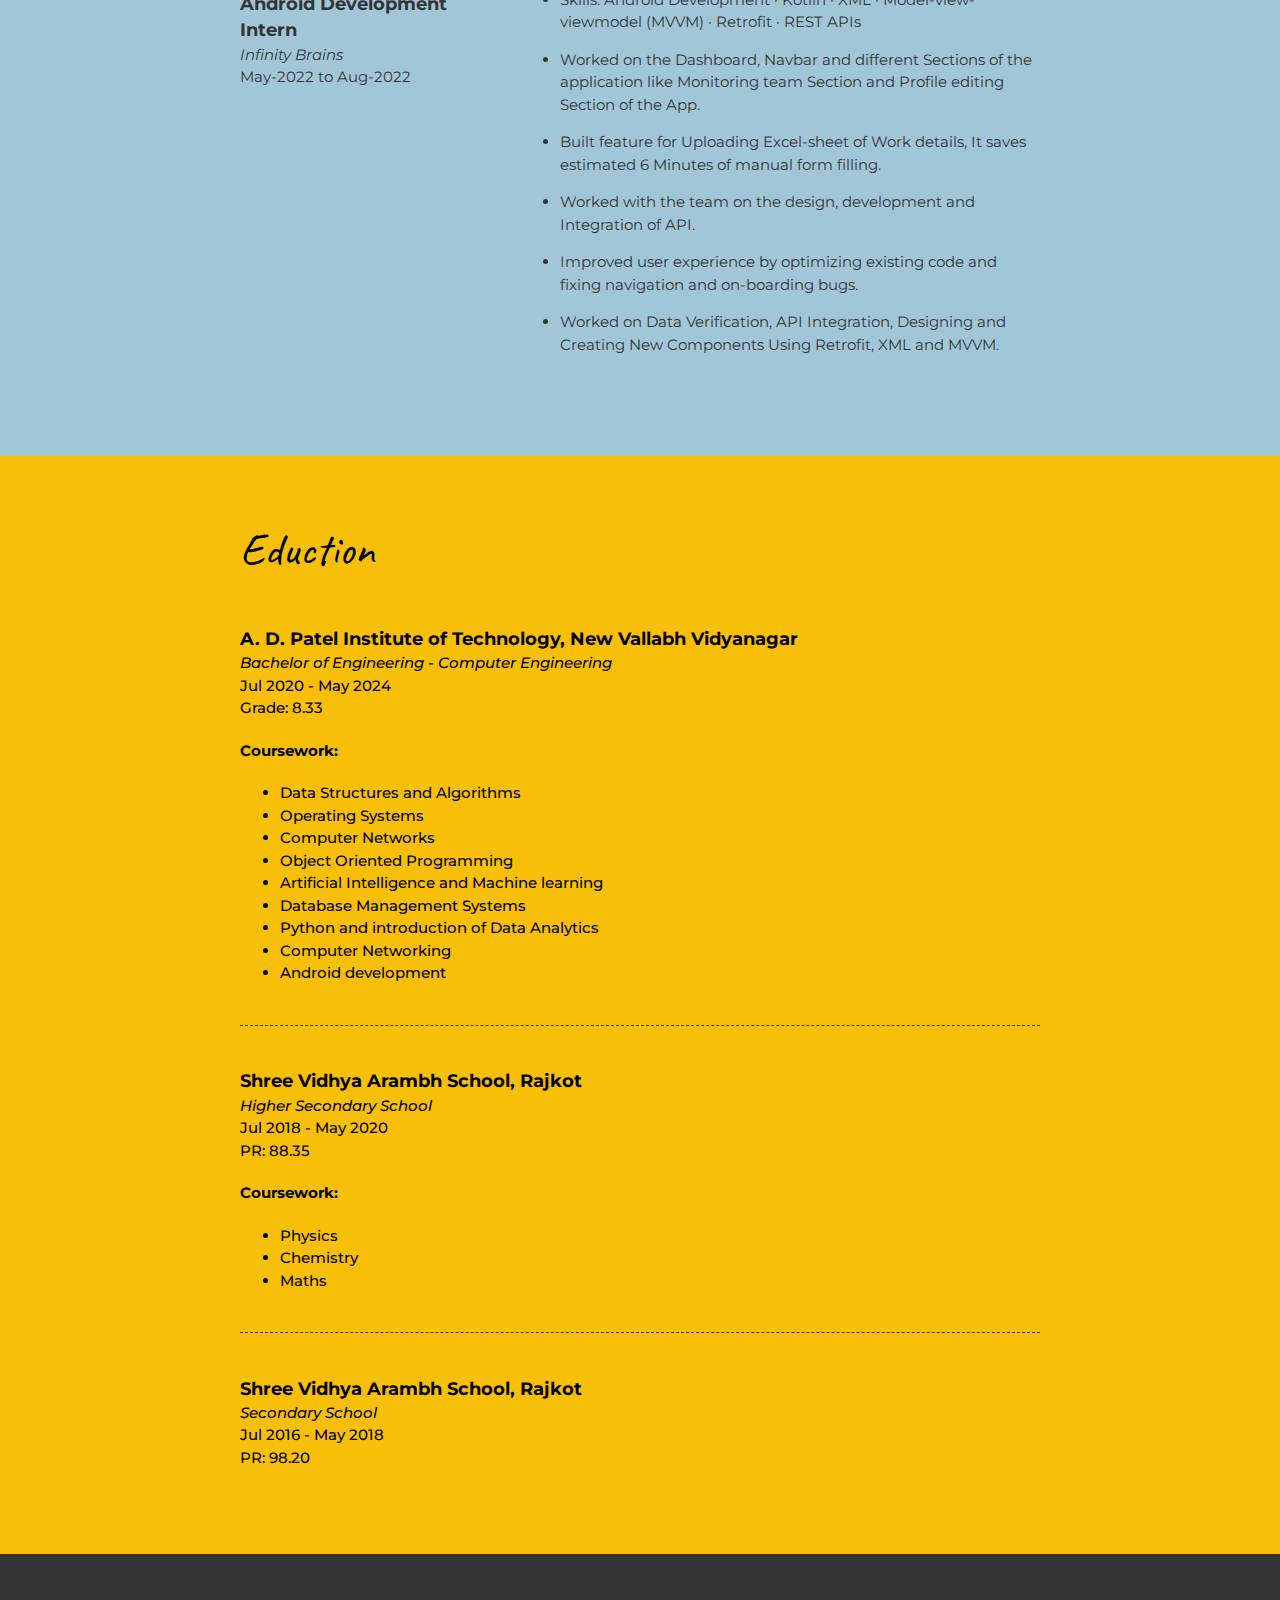
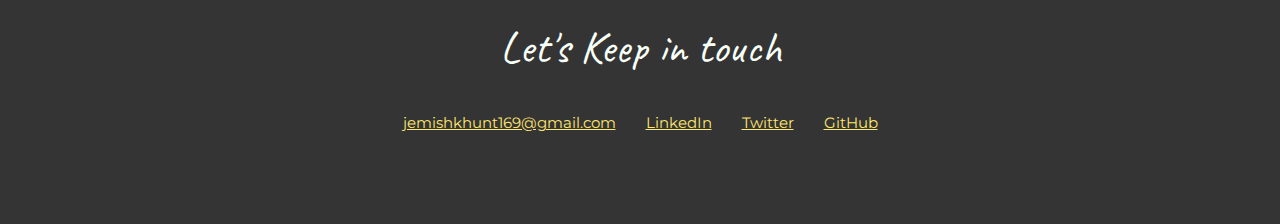
==== commit be848d76: "Update index.html" ====
--- a/index.html
+++ b/index.html
@@ -301,7 +301,7 @@
           <div class="job-summary">
             <ul>
               <li>
-                <p>Skills: Android Development · Kotlin · Java · XML · Compose Multiplatform · Room database · SOAP · Retrofit · GraphQL · Pagination · POS systems · Barcode scanner </p>
+                <p>Skills: Android Development · Kotlin · Java · XML · Compose Multiplatform · Room database · WorkManager · SOAP · Retrofit · GraphQL · Pagination · POS systems · Barcode scanner </p>
               </li>
               <li>
                 <p>Built a cross-platform project management app using Compose Multiplatform, with a custom Canvas-based signature capture library for task authorization.</p>
@@ -328,7 +328,7 @@
           <div class="job-summary">
             <ul>
               <li>
-                <p>Skills: Android Development · Kotlin · XML · Jetpack compose · MVVM · MVP · Clean architecture · Advanced design patterns · Dagger & Hilt · Room database</p>
+                <p>Skills: Android Development · Kotlin · XML · Jetpack compose · MVVM · Clean architecture · Advanced design patterns · Dagger & Hilt · Room database</p>
               </li>
               <li>
                 <p>Enhanced a warehouse management apps by implementing barcode scan-enabled pagination and search functionalities, improved operational efficiency.</p>
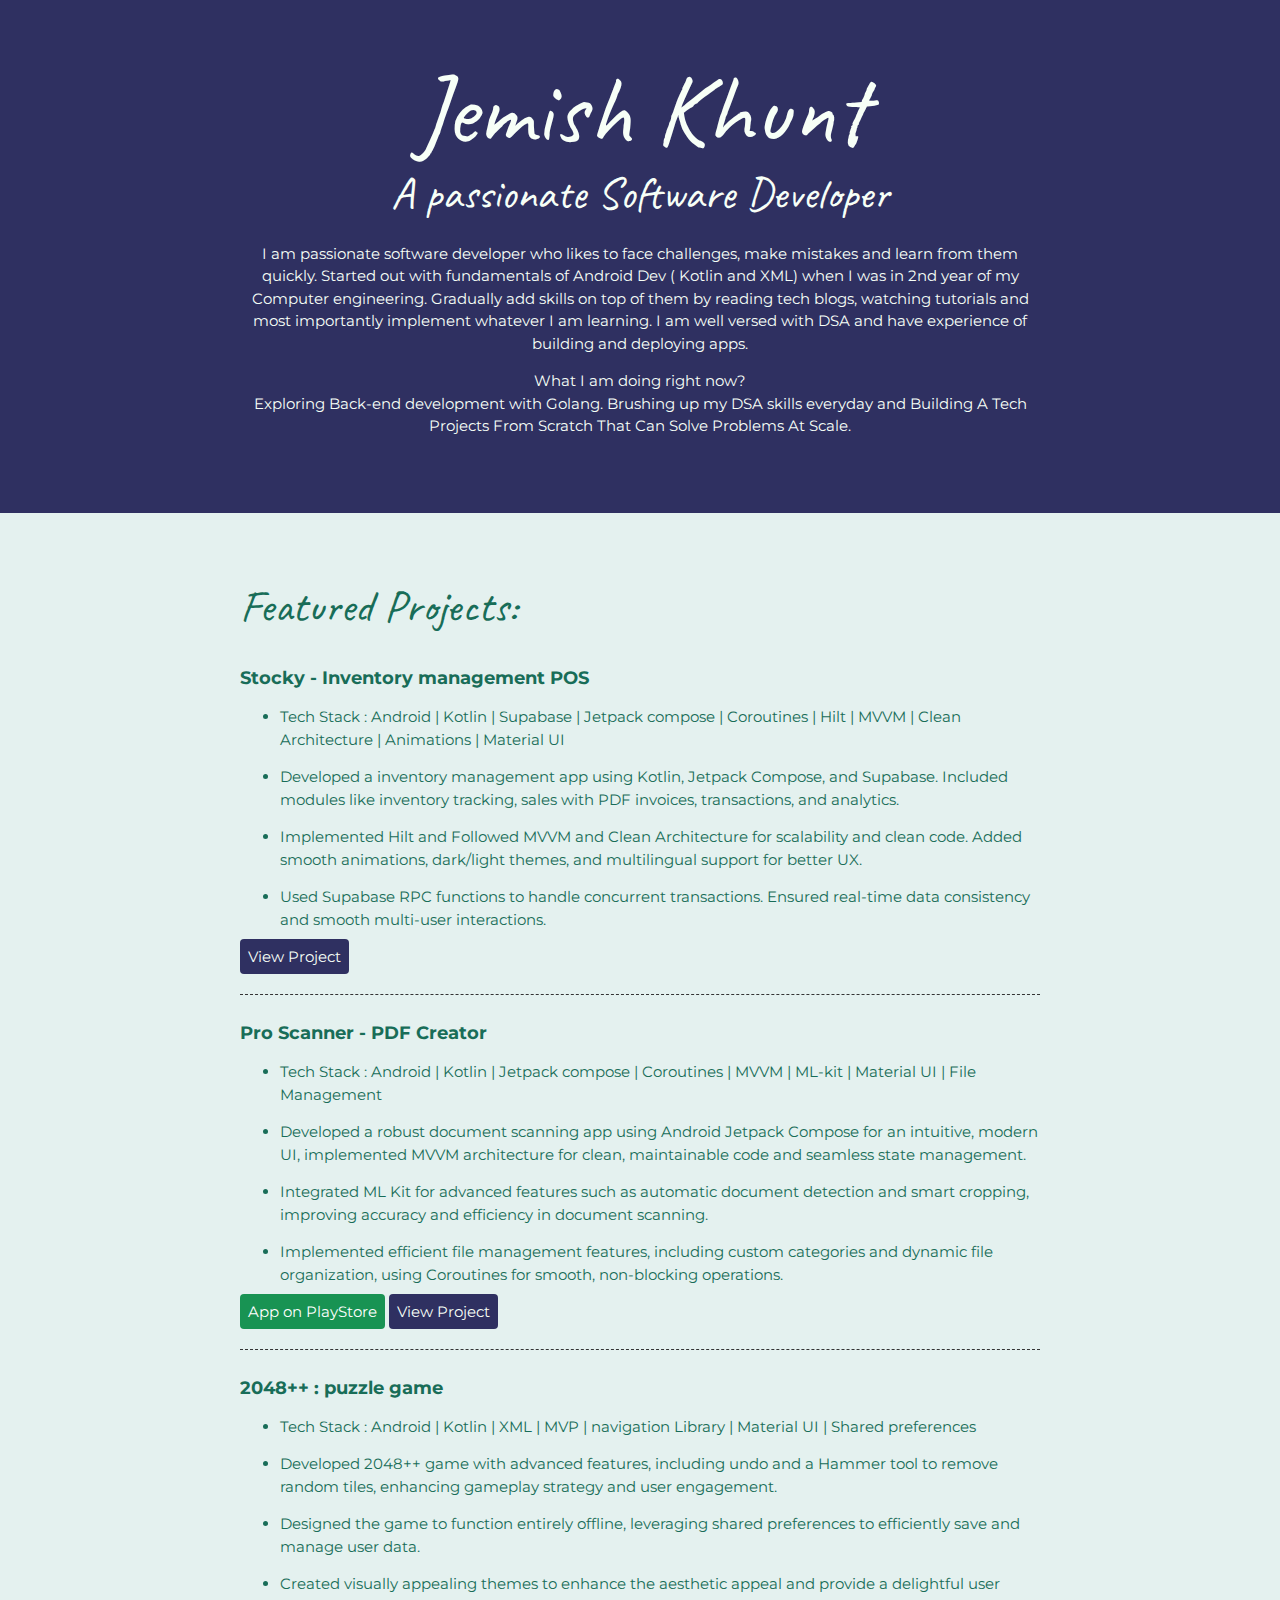
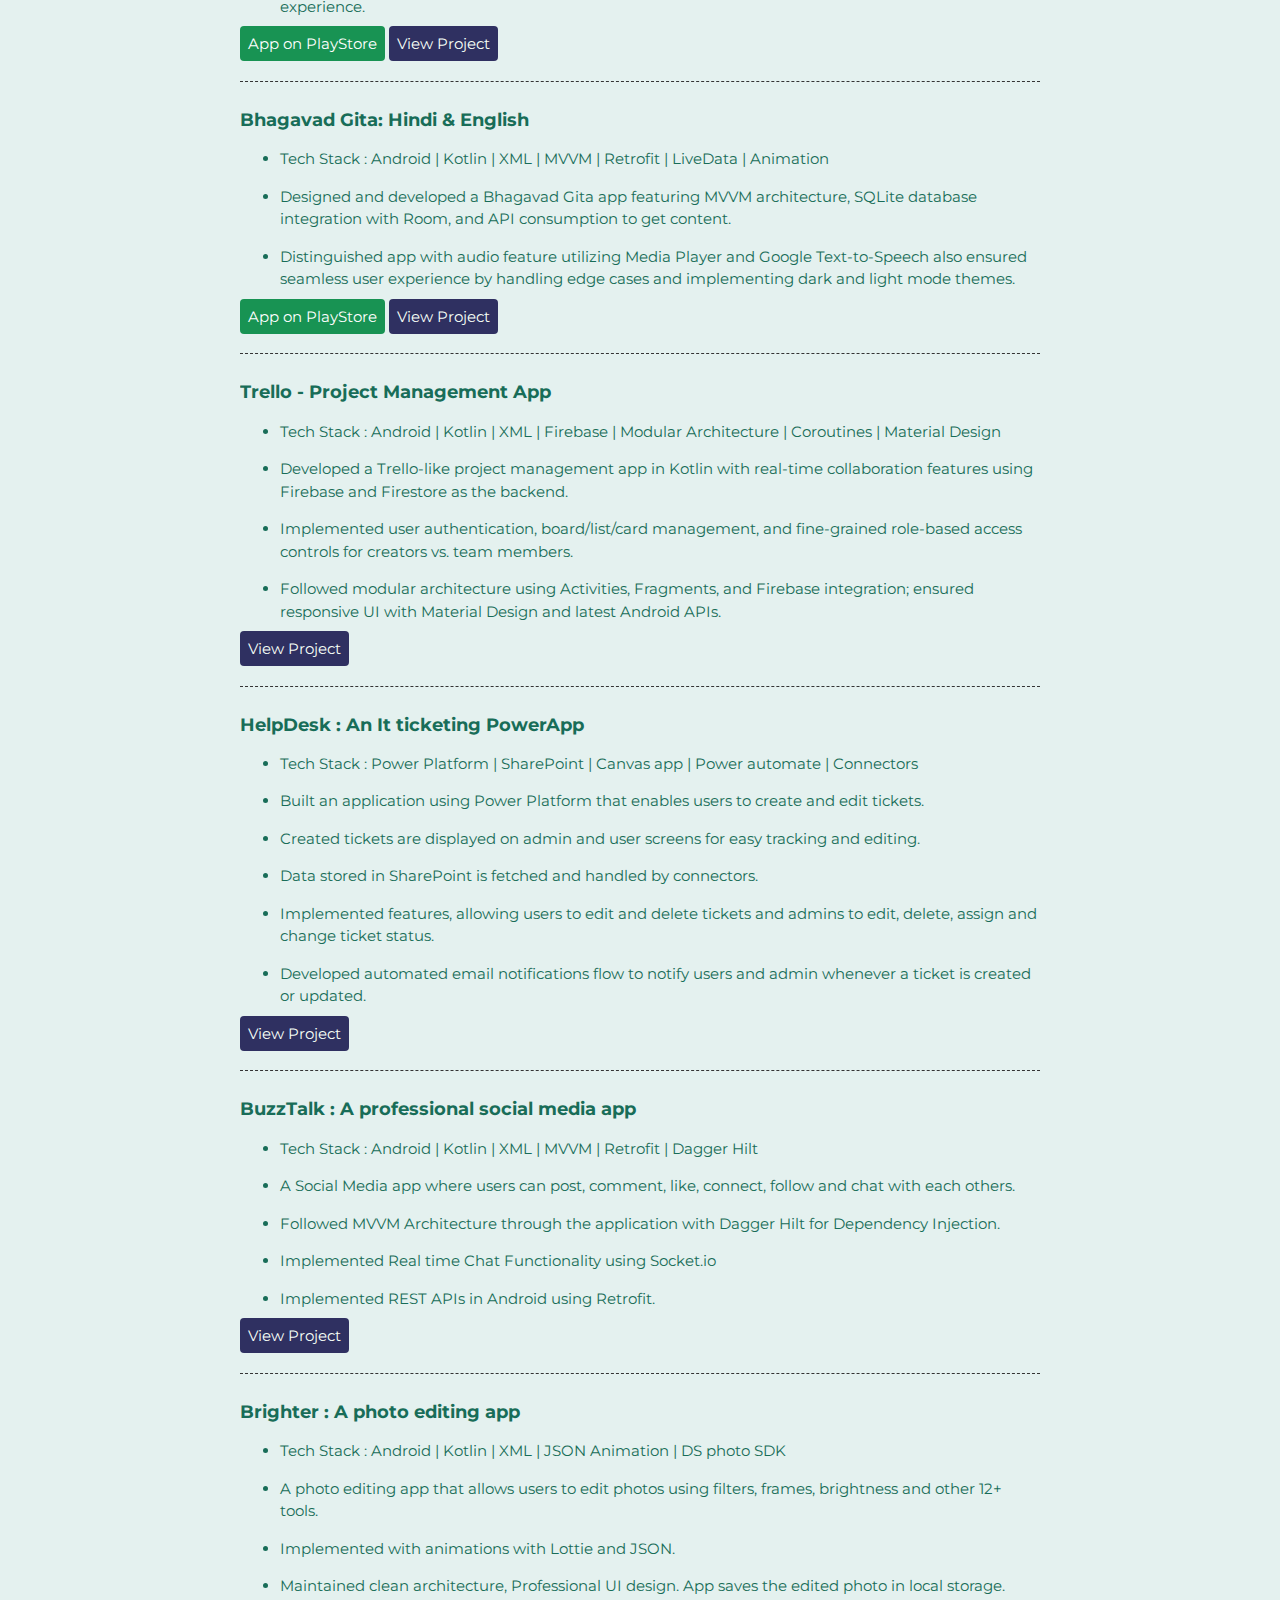
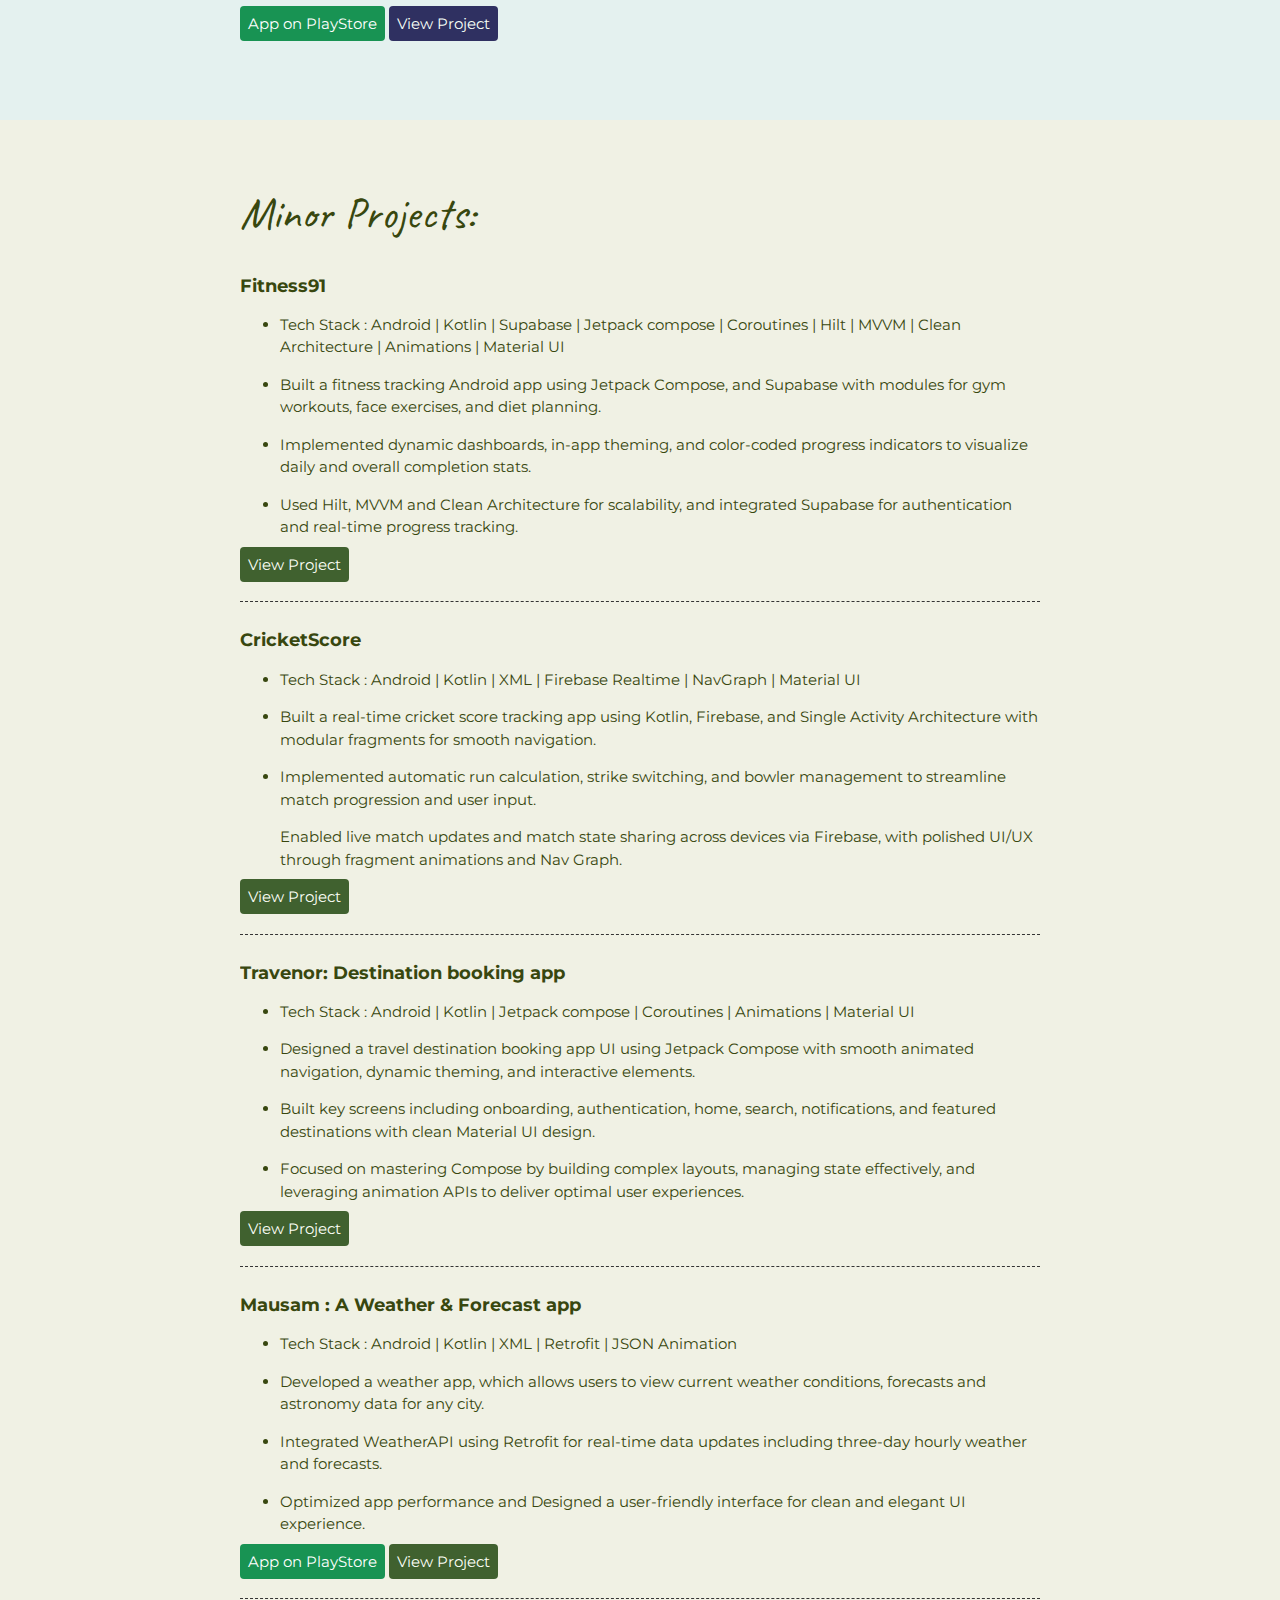
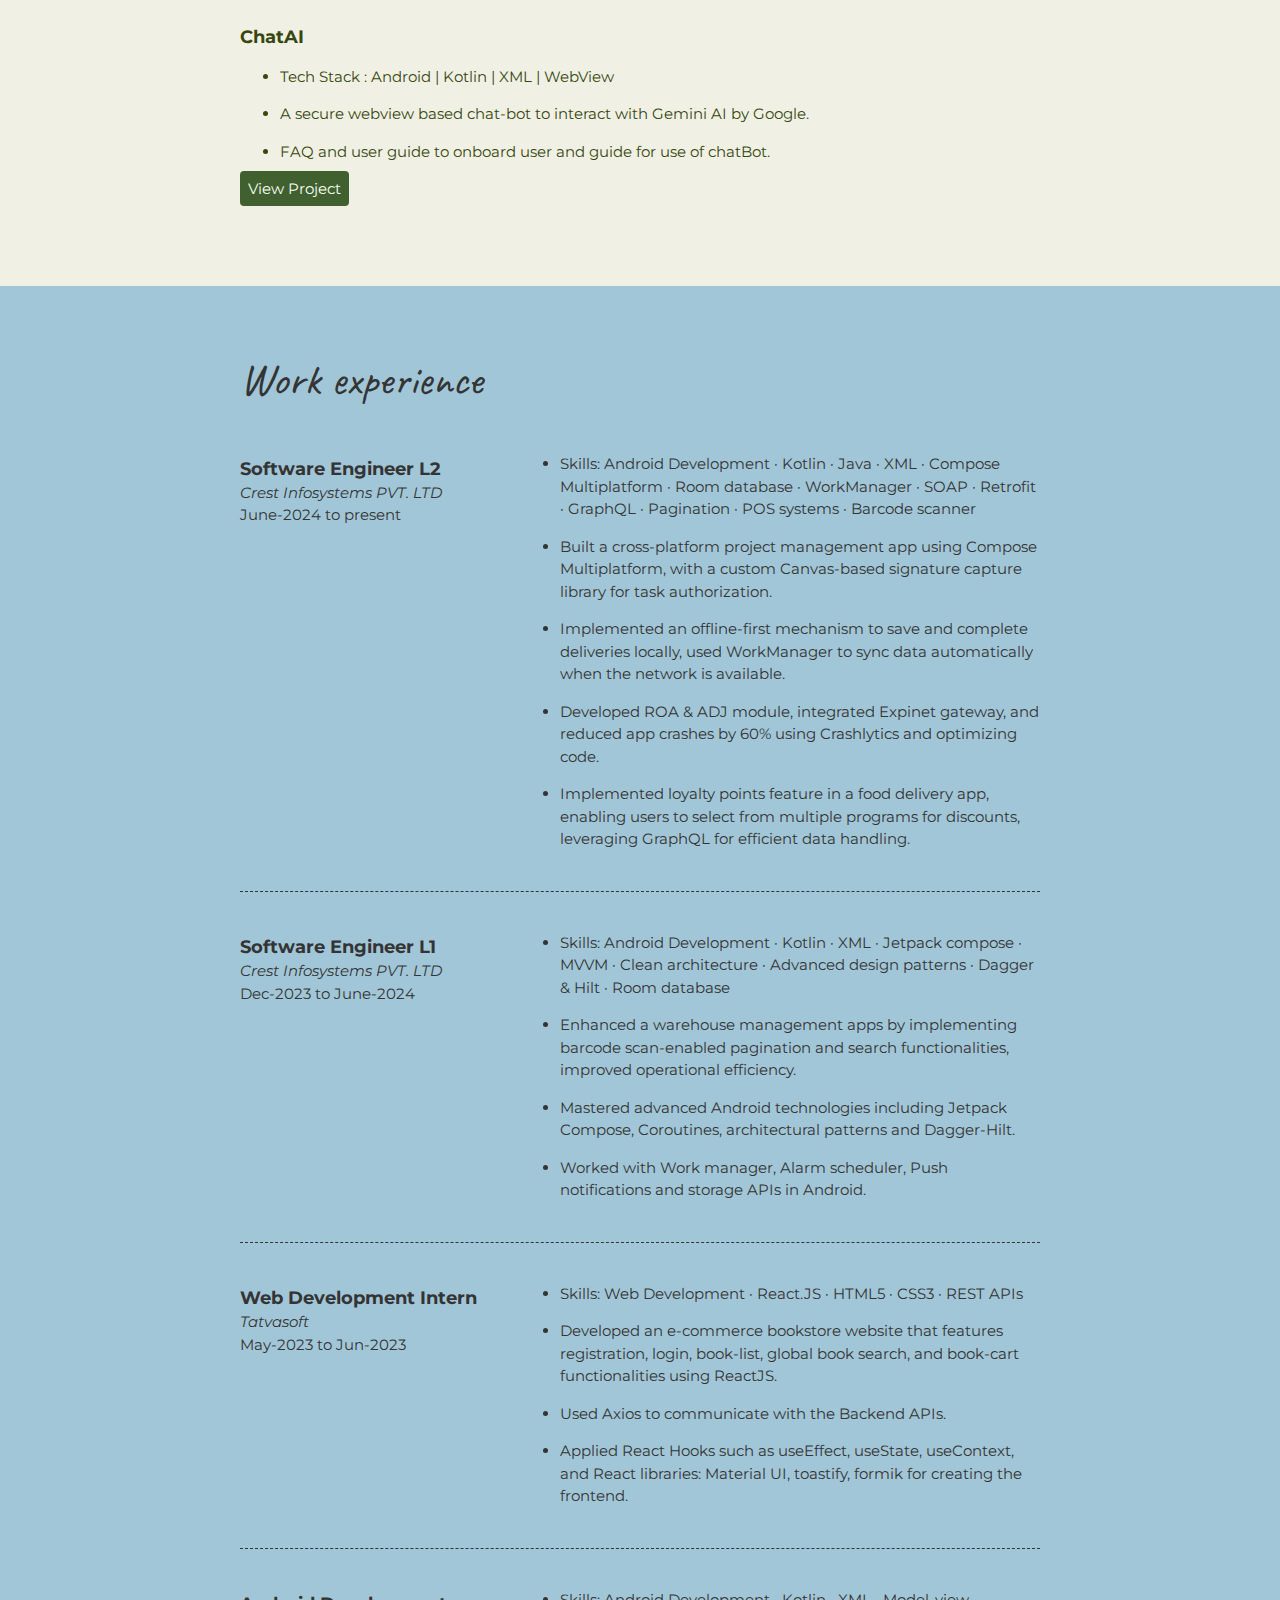
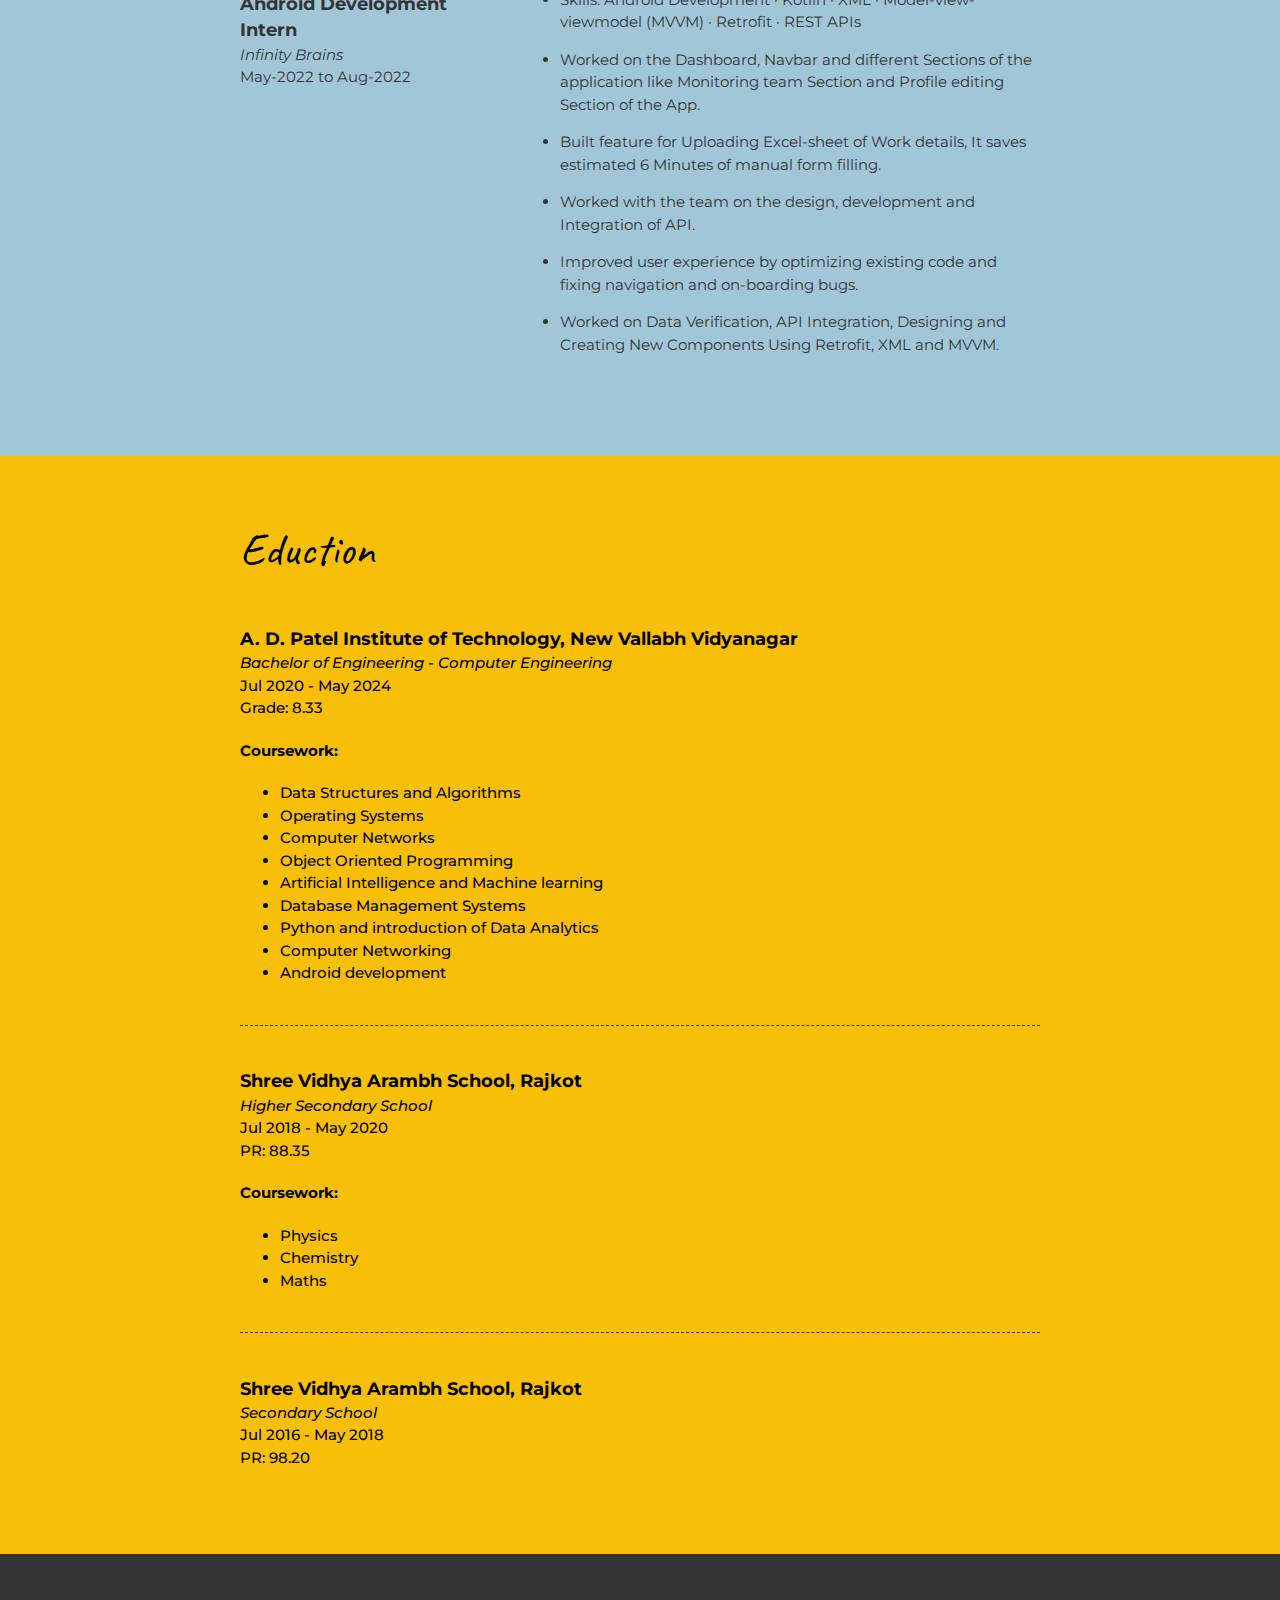
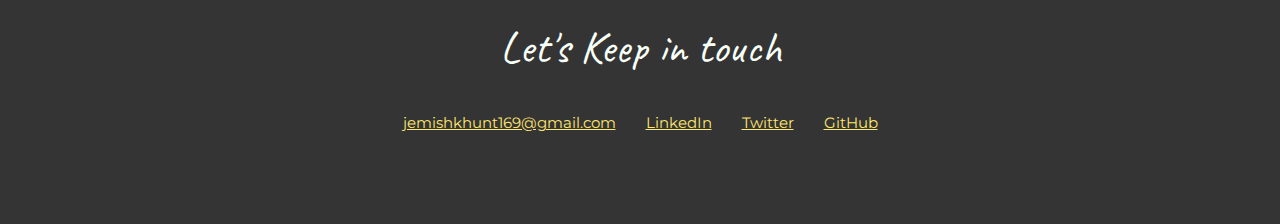
==== commit 54c69279: "Update index.html" ====
--- a/index.html
+++ b/index.html
@@ -175,7 +175,7 @@
               <p> Tech Stack : Android | Kotlin | XML | JSON Animation | DS photo SDK </p>
             </li>
             <li>
-              <p>A photo editing Android app that allows users to edit photos using filters, frames, brightness and other 12+ tools.</p>
+              <p>A photo editing app that allows users to edit photos using filters, frames, brightness and other 12+ tools.</p>
             </li>
             <li>
               <p>Implemented with animations with Lottie and JSON.</p>
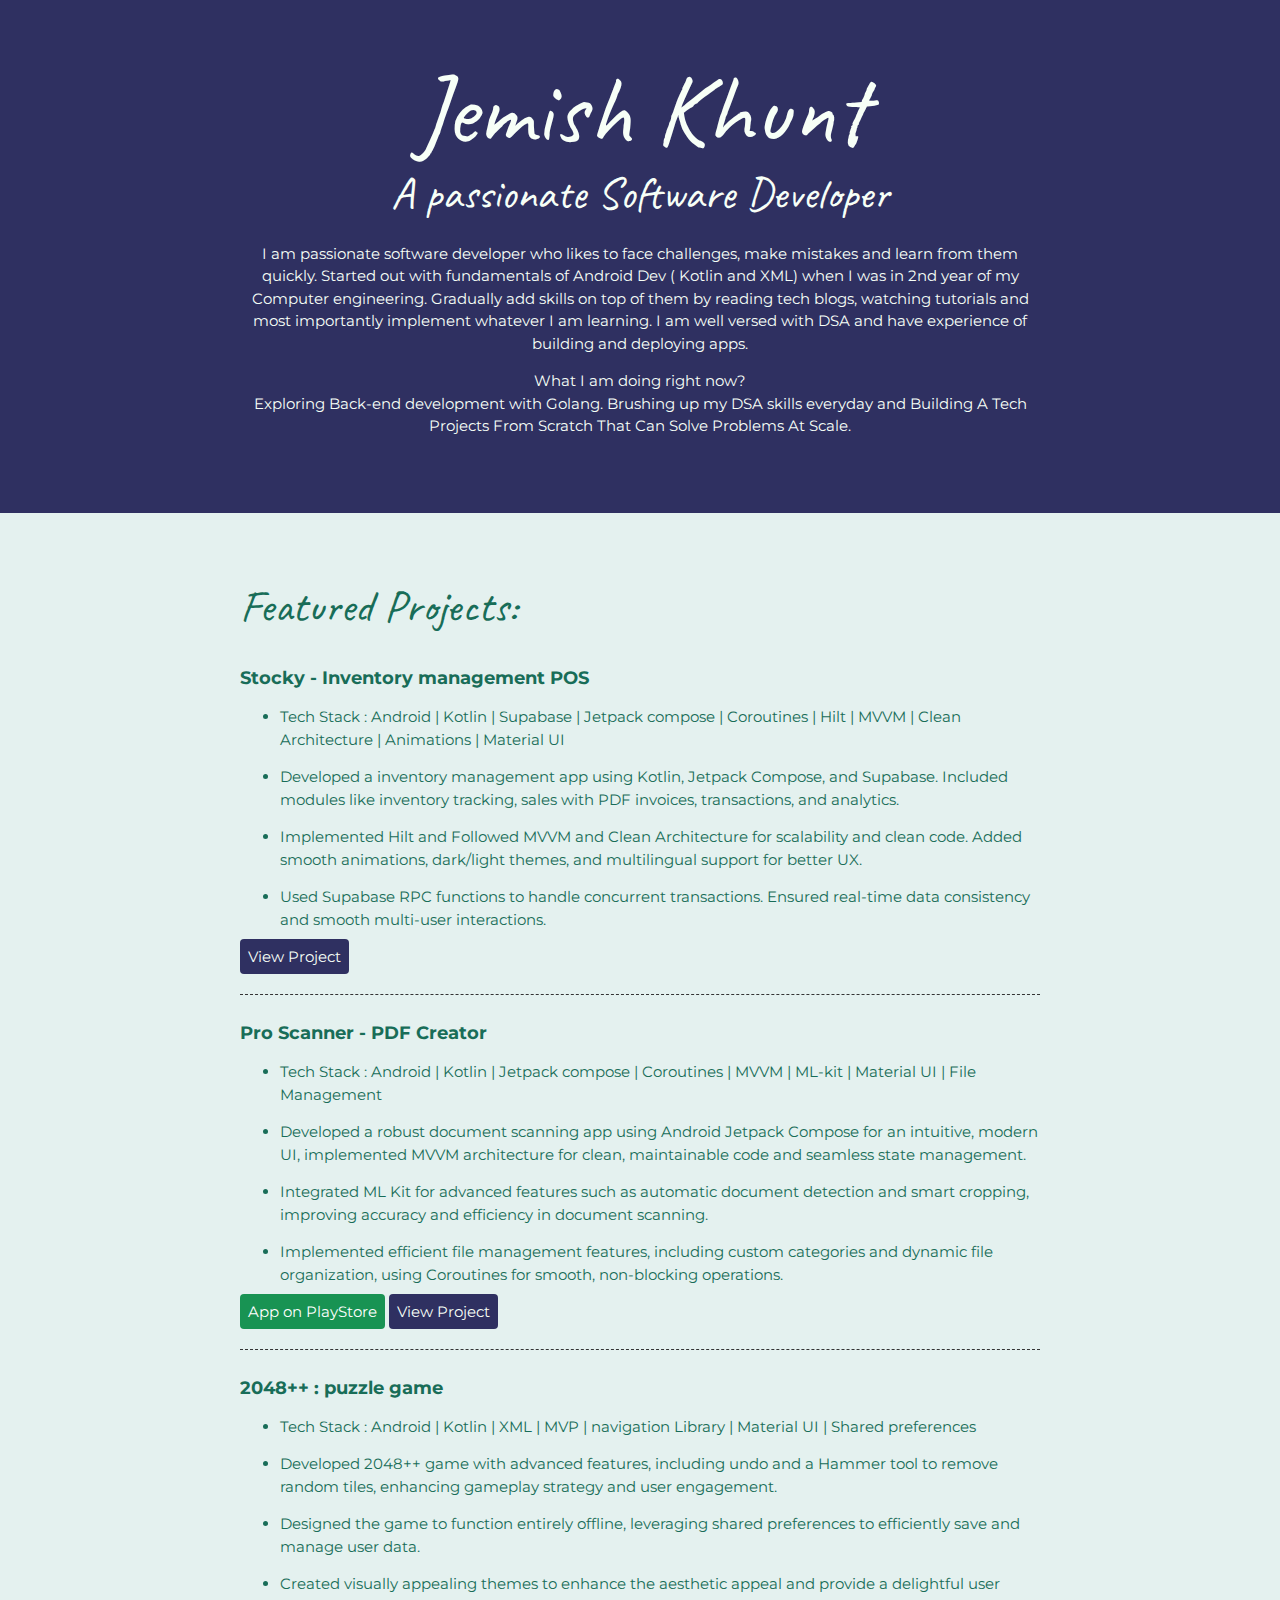
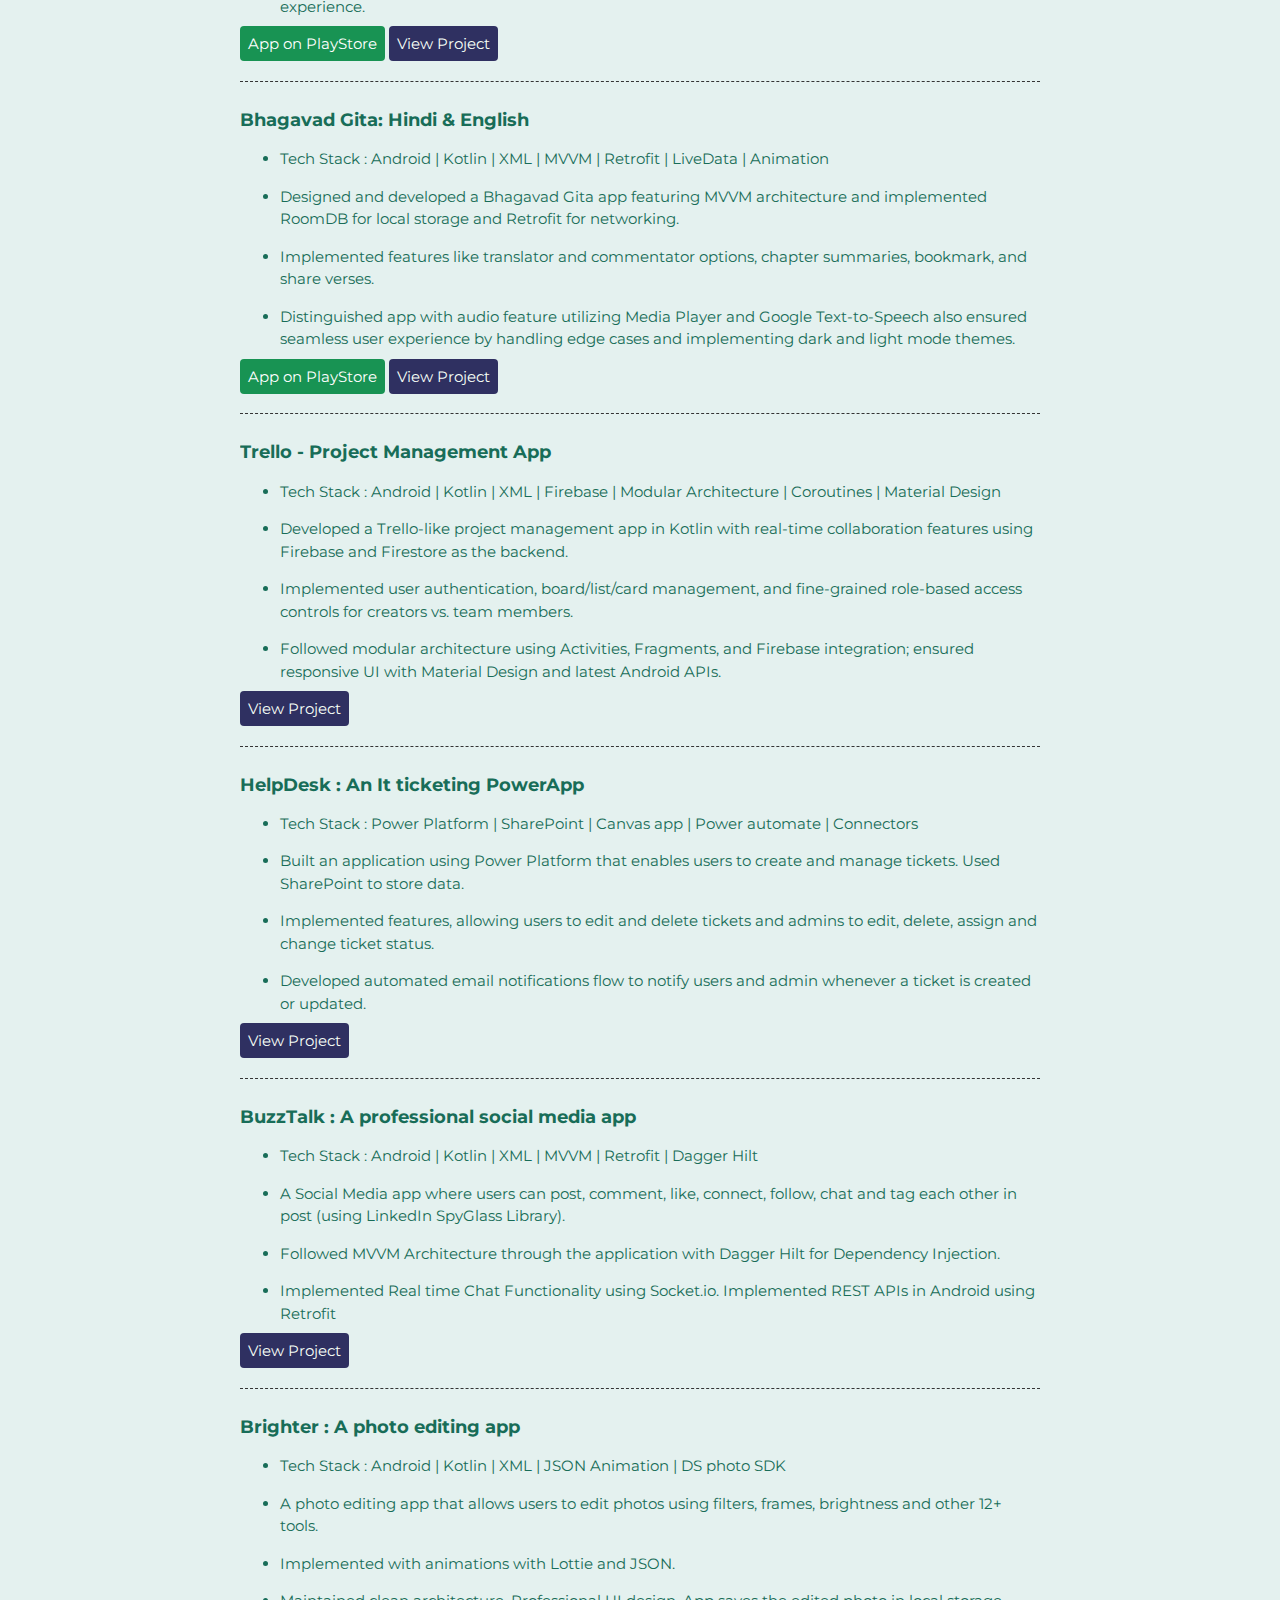
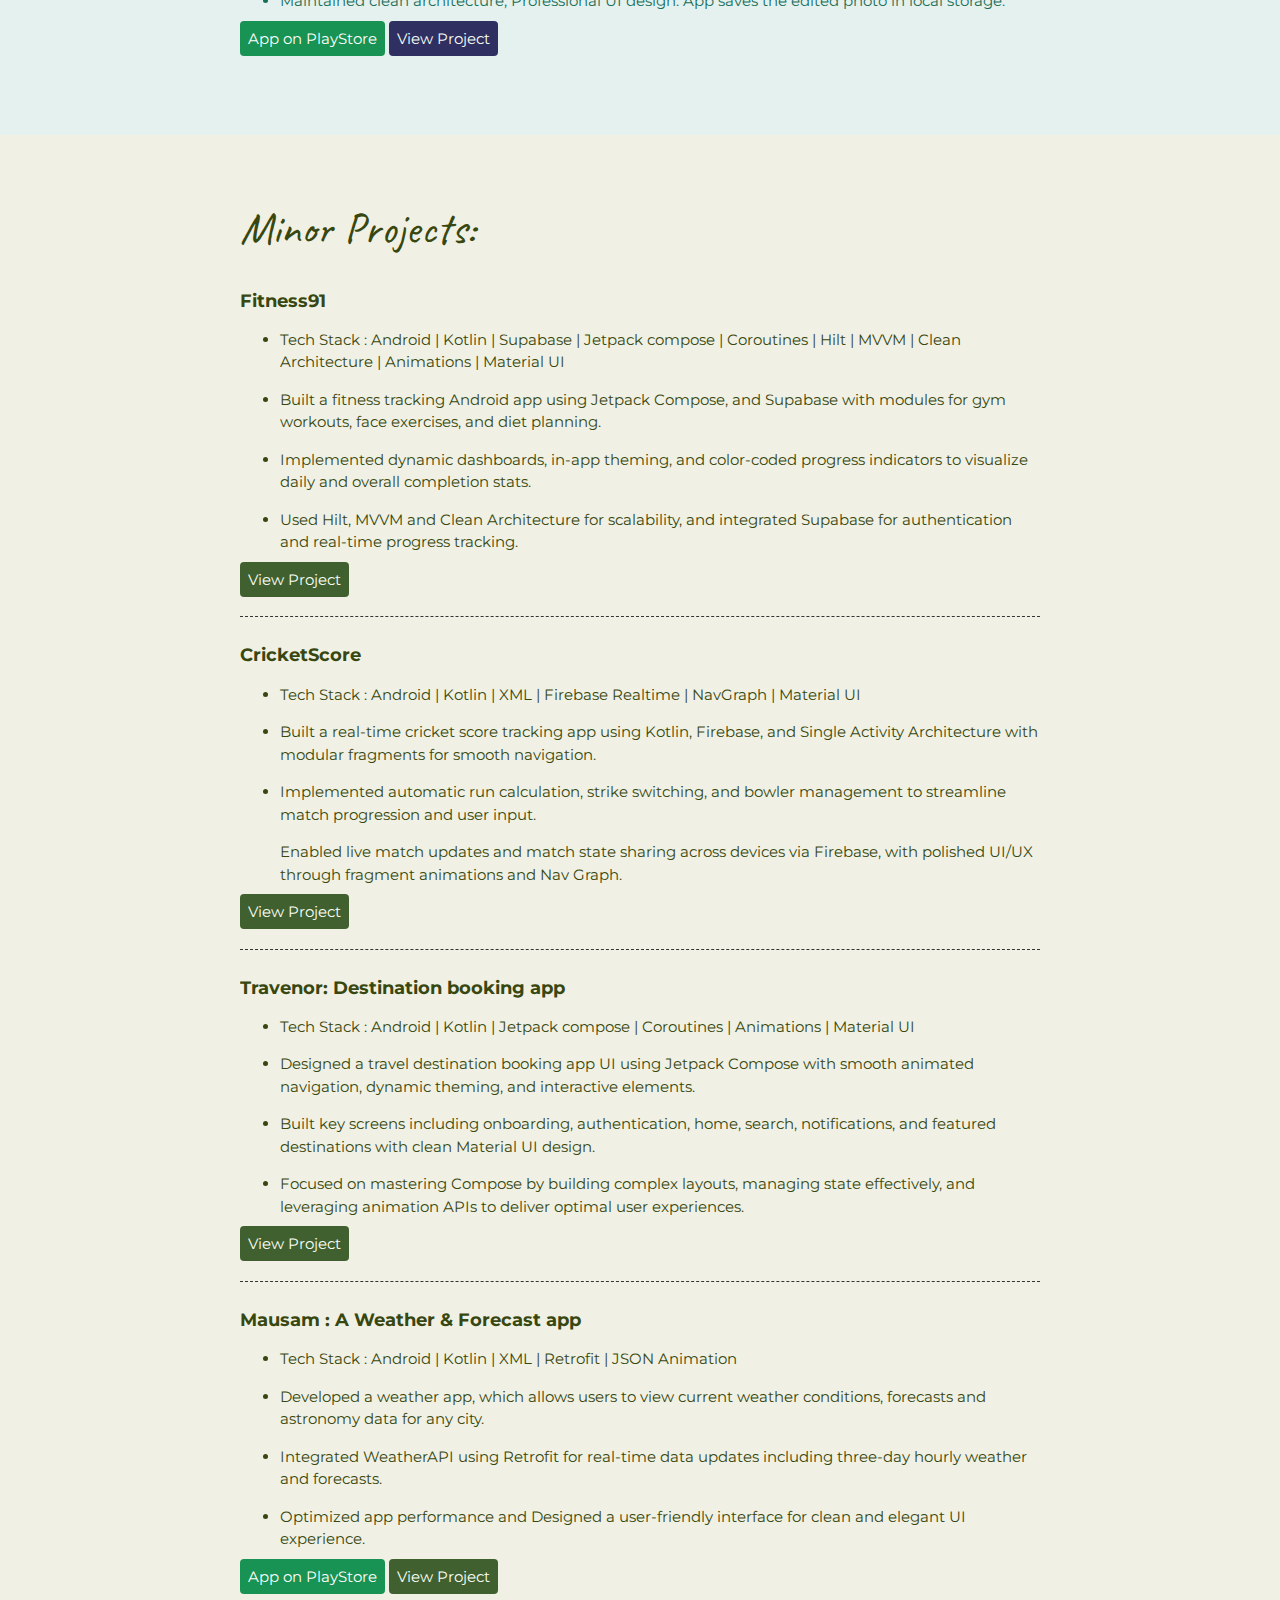
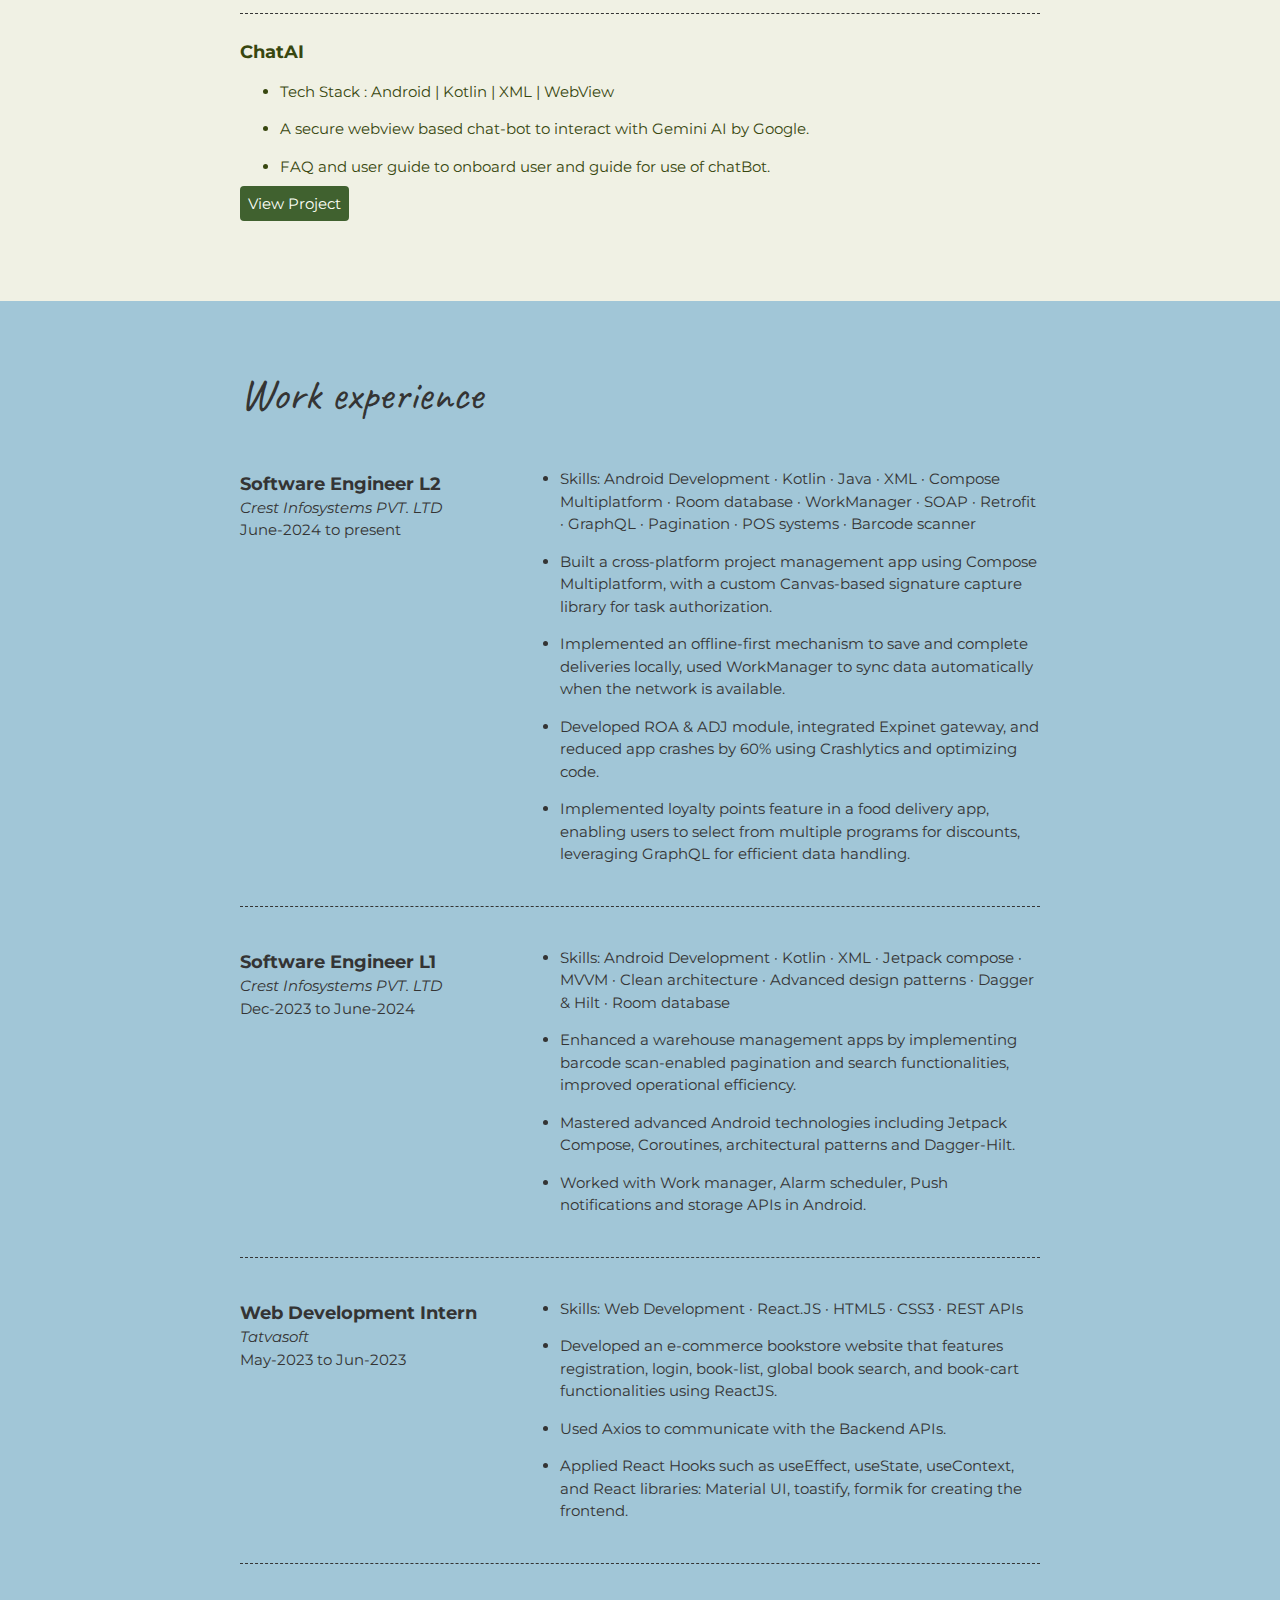
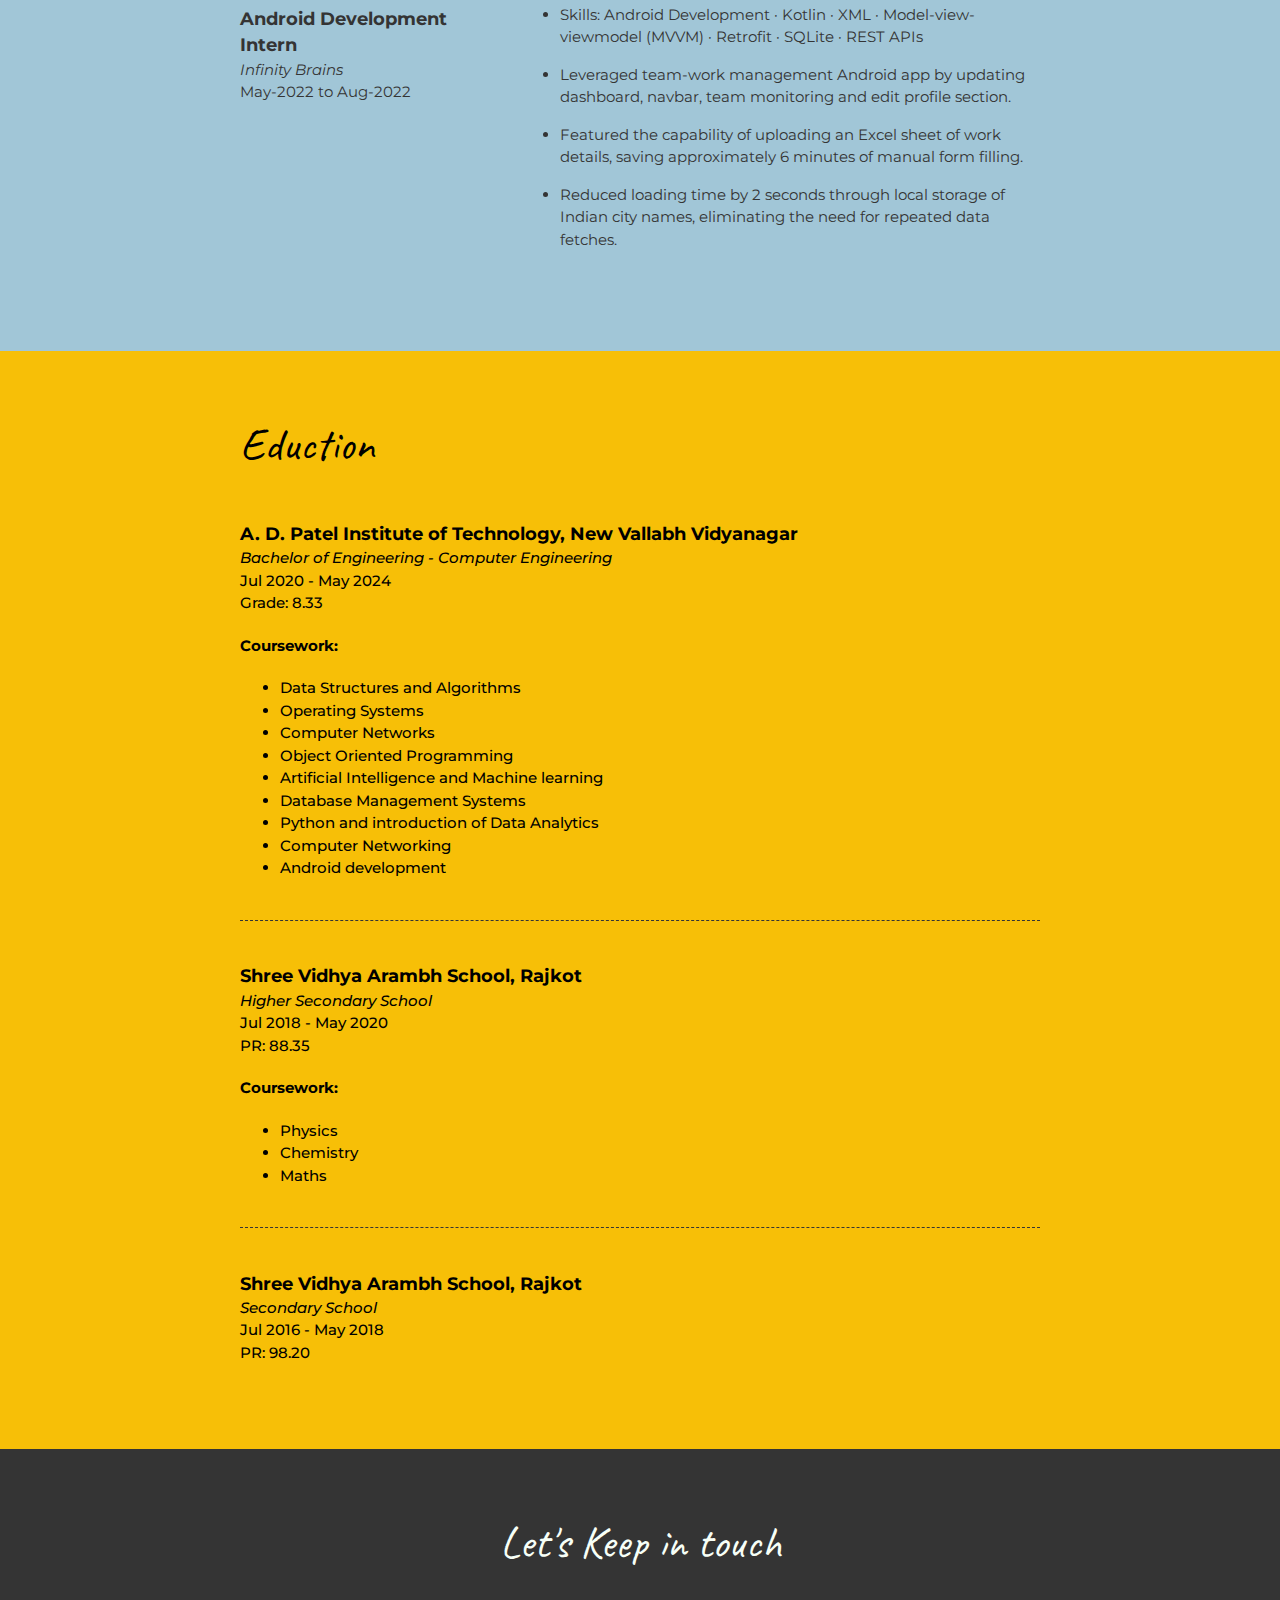
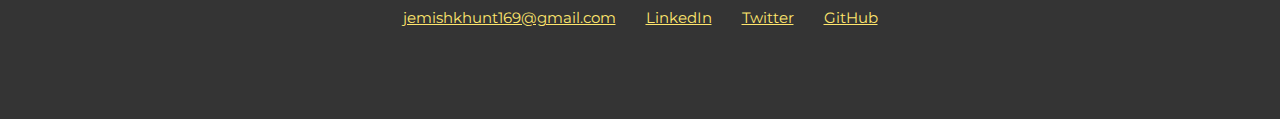
==== commit aec90f3d: "Update index.html" ====
--- a/index.html
+++ b/index.html
@@ -92,7 +92,10 @@
               <p> Tech Stack : Android | Kotlin | XML | MVVM | Retrofit | LiveData | Animation </p>
             </li>
             <li>
-              <p>Designed and developed a Bhagavad Gita app featuring MVVM architecture, SQLite database integration with Room, and API consumption to get content.</p>
+              <p>Designed and developed a Bhagavad Gita app featuring MVVM architecture and implemented RoomDB for local storage and Retrofit for networking.</p>
+            </li>
+            <li>
+              <p>Implemented features like translator and commentator options, chapter summaries, bookmark, and share verses.</p>
             </li>
             <li>
               <p>Distinguished app with audio feature utilizing Media Player and Google Text-to-Speech also ensured seamless user experience by handling edge cases and implementing dark and light mode themes.</p>
@@ -128,19 +131,13 @@
               <p>Tech Stack : Power Platform | SharePoint | Canvas app | Power automate | Connectors </p>
             </li>
             <li>
-              <p>Built an application using Power Platform that enables users to create and edit tickets. </p>
-            </li>
-            <li>
-              <p>Created tickets are displayed on admin and user screens for easy tracking and editing. </p>
-            </li>
-            <li>
-              <p>Data stored in SharePoint is fetched and handled by connectors. </p>
-            </li>
-            <li>
-              <p>Implemented features, allowing users to edit and delete tickets and admins to edit, delete, assign and change ticket status. </p>
-            </li>
-            <li>
-              <p>Developed automated email notifications flow to notify users and admin whenever a ticket is created or updated. </p>
+              <p>Built an application using Power Platform that enables users to create and manage tickets. Used SharePoint to store data.</p>
+            </li>
+            <li>
+              <p>Implemented features, allowing users to edit and delete tickets and admins to edit, delete, assign and change ticket status.</p>
+            </li>
+            <li>
+              <p>Developed automated email notifications flow to notify users and admin whenever a ticket is created or updated.</p>
             </li>
           </ul>
           <a class="btn" href="https://www.github.com/jemish-169/HelpDesk/" target="_blank"> View Project</a>
@@ -153,16 +150,13 @@
               <p>Tech Stack : Android | Kotlin | XML | MVVM | Retrofit | Dagger Hilt </p>
             </li>
             <li>
-              <p>A Social Media app where users can post, comment, like, connect, follow and chat with each others. </p>
-            </li>
-            <li>
-              <p>Followed MVVM Architecture through the application with Dagger Hilt for Dependency Injection. </p>
-            </li>
-            <li>
-              <p>Implemented Real time Chat Functionality using Socket.io </p>
-            </li>
-            <li>
-              <p>Implemented REST APIs in Android using Retrofit. </p>
+              <p>A Social Media app where users can post, comment, like, connect, follow, chat and tag each other in post (using LinkedIn SpyGlass Library).</p>
+            </li>
+            <li>
+              <p>Followed MVVM Architecture through the application with Dagger Hilt for Dependency Injection.</p>
+            </li>
+            <li>
+              <p>Implemented Real time Chat Functionality using Socket.io. Implemented REST APIs in Android using Retrofit </p>
             </li>
           </ul>
           <a class="btn" href="https://github.com/jemish-169/BuzzTalk/" target="_blank"> View Project</a>
@@ -376,22 +370,16 @@
           <div class="job-summary">
             <ul>
               <li>
-                <p>Skills: Android Development · Kotlin · XML · Model-view-viewmodel (MVVM) · Retrofit · REST APIs</p>
-              </li>
-              <li>
-                <p>Worked on the Dashboard, Navbar and different Sections of the application like Monitoring team Section and Profile editing Section of the App. </p>
-              </li>
-              <li>
-                <p>Built feature for Uploading Excel-sheet of Work details, It saves estimated 6 Minutes of manual form filling. </p>
-              </li>
-              <li>
-                <p>Worked with the team on the design, development and Integration of API.</p>
-              </li>
-              <li>
-                <p>Improved user experience by optimizing existing code and fixing navigation and on-boarding bugs.</p>
-              </li>
-              <li>
-                <p>Worked on Data Verification, API Integration, Designing and Creating New Components Using Retrofit, XML and MVVM.</p>
+                <p>Skills: Android Development · Kotlin · XML · Model-view-viewmodel (MVVM) · Retrofit · SQLite · REST APIs</p>
+              </li>
+              <li>
+                <p>Leveraged team-work management Android app by updating dashboard, navbar, team monitoring and edit profile section.</p>
+              </li>
+              <li>
+                <p>Featured the capability of uploading an Excel sheet of work details, saving approximately 6 minutes of manual form filling.</p>
+              </li>
+              <li>
+                <p>Reduced loading time by 2 seconds through local storage of Indian city names, eliminating the need for repeated data fetches.</p>
               </li>
             </ul>
           </div>
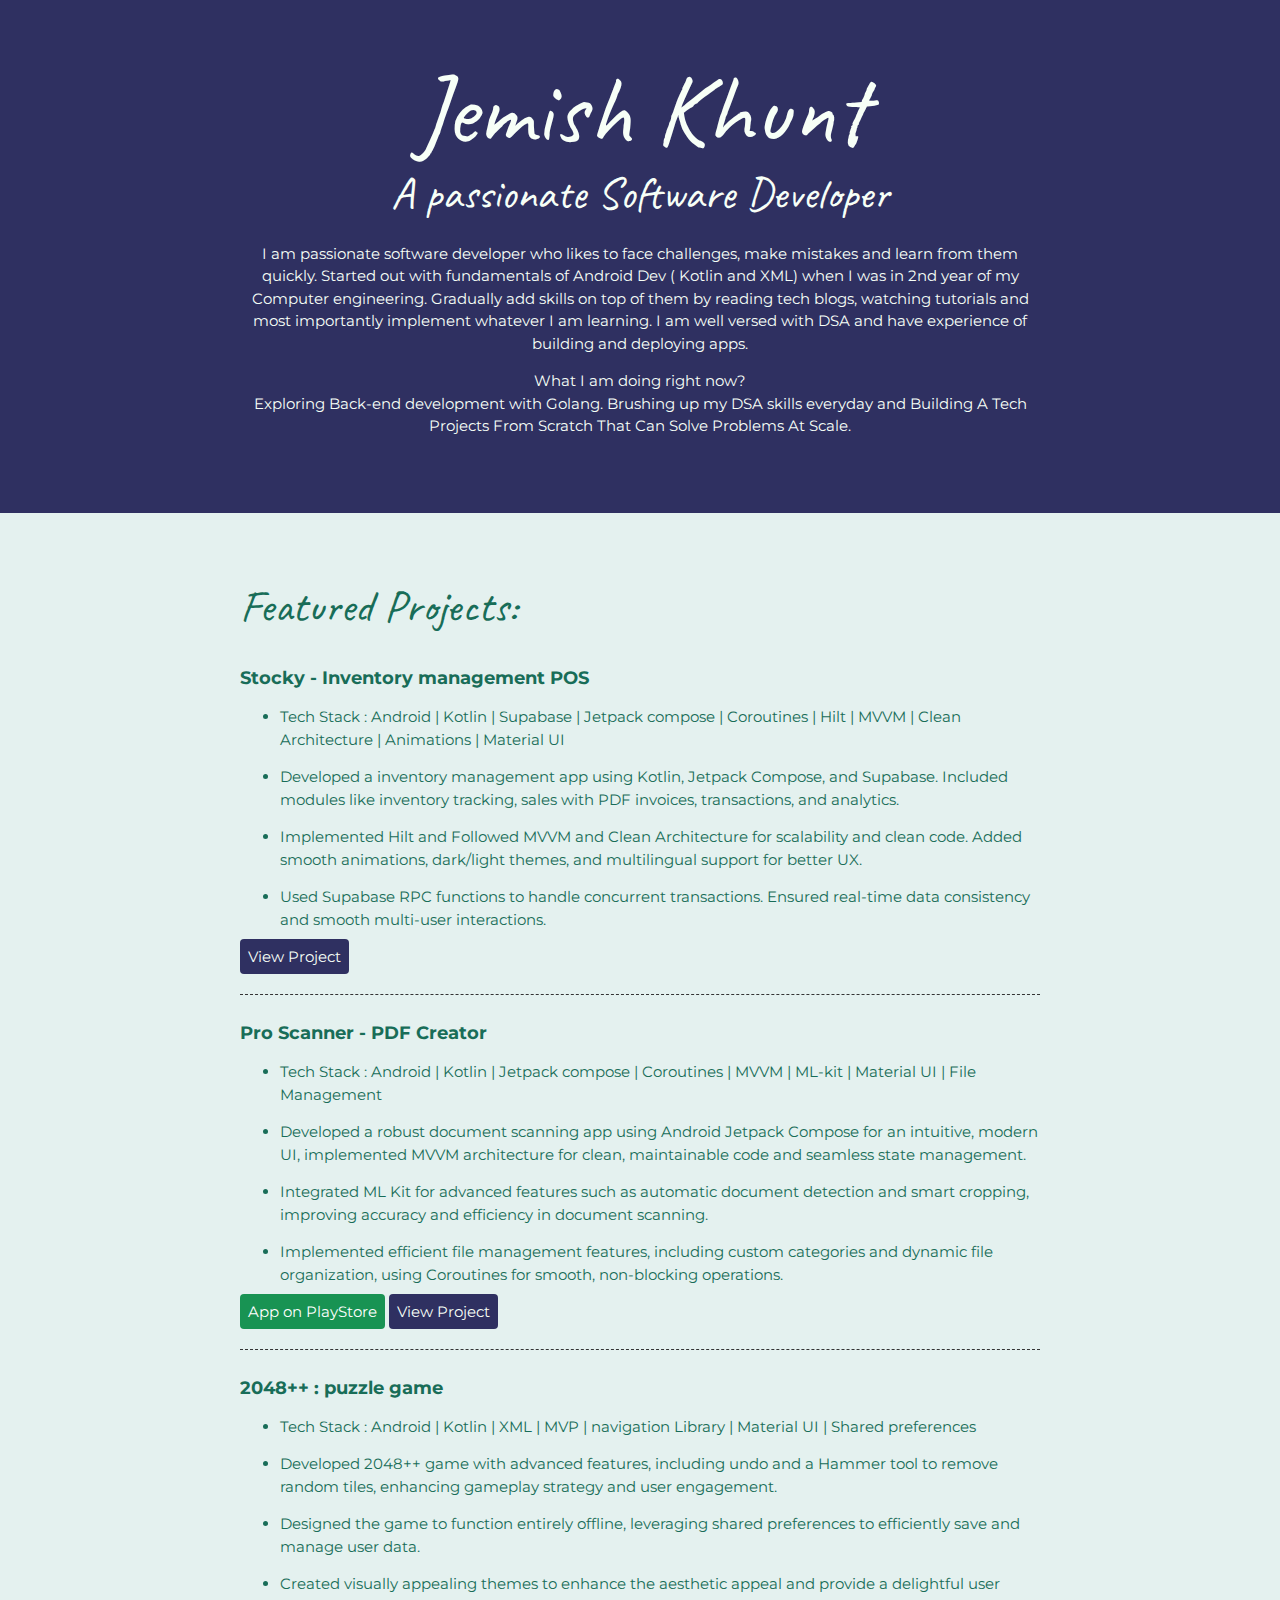
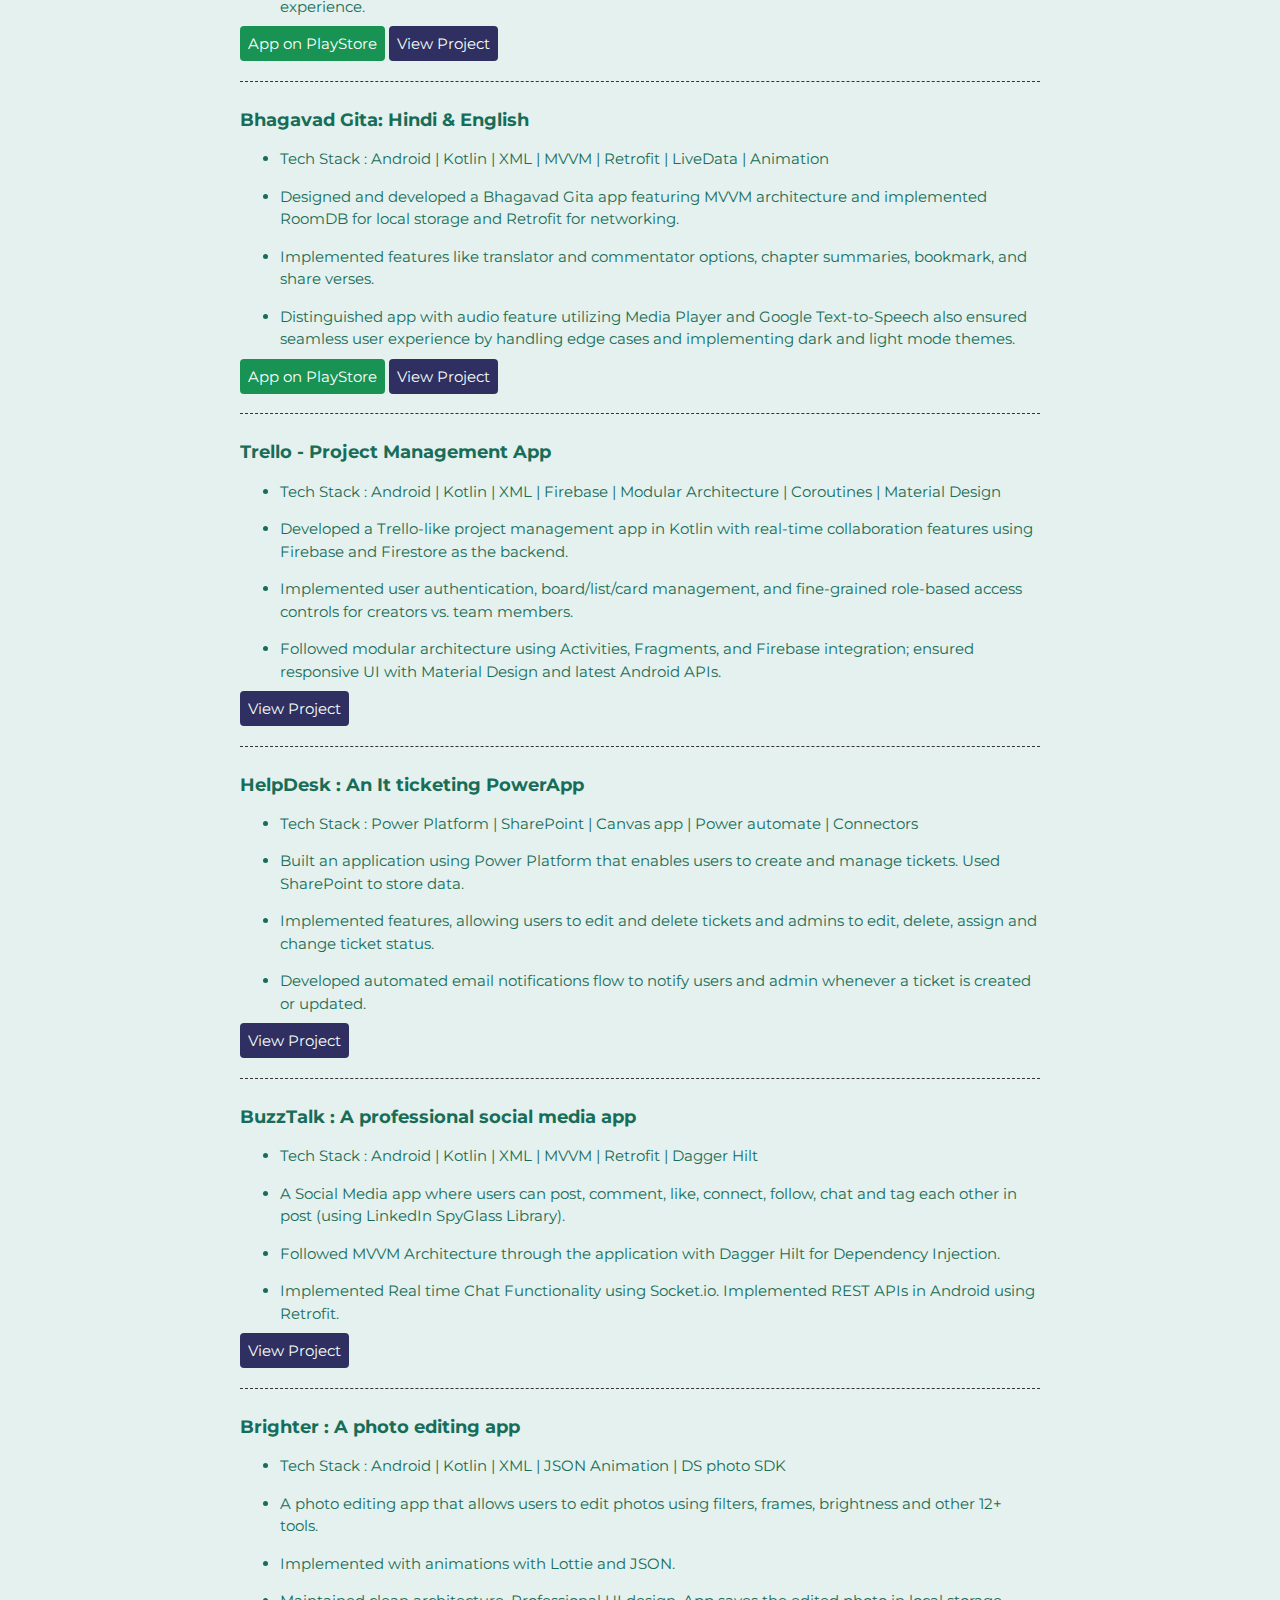
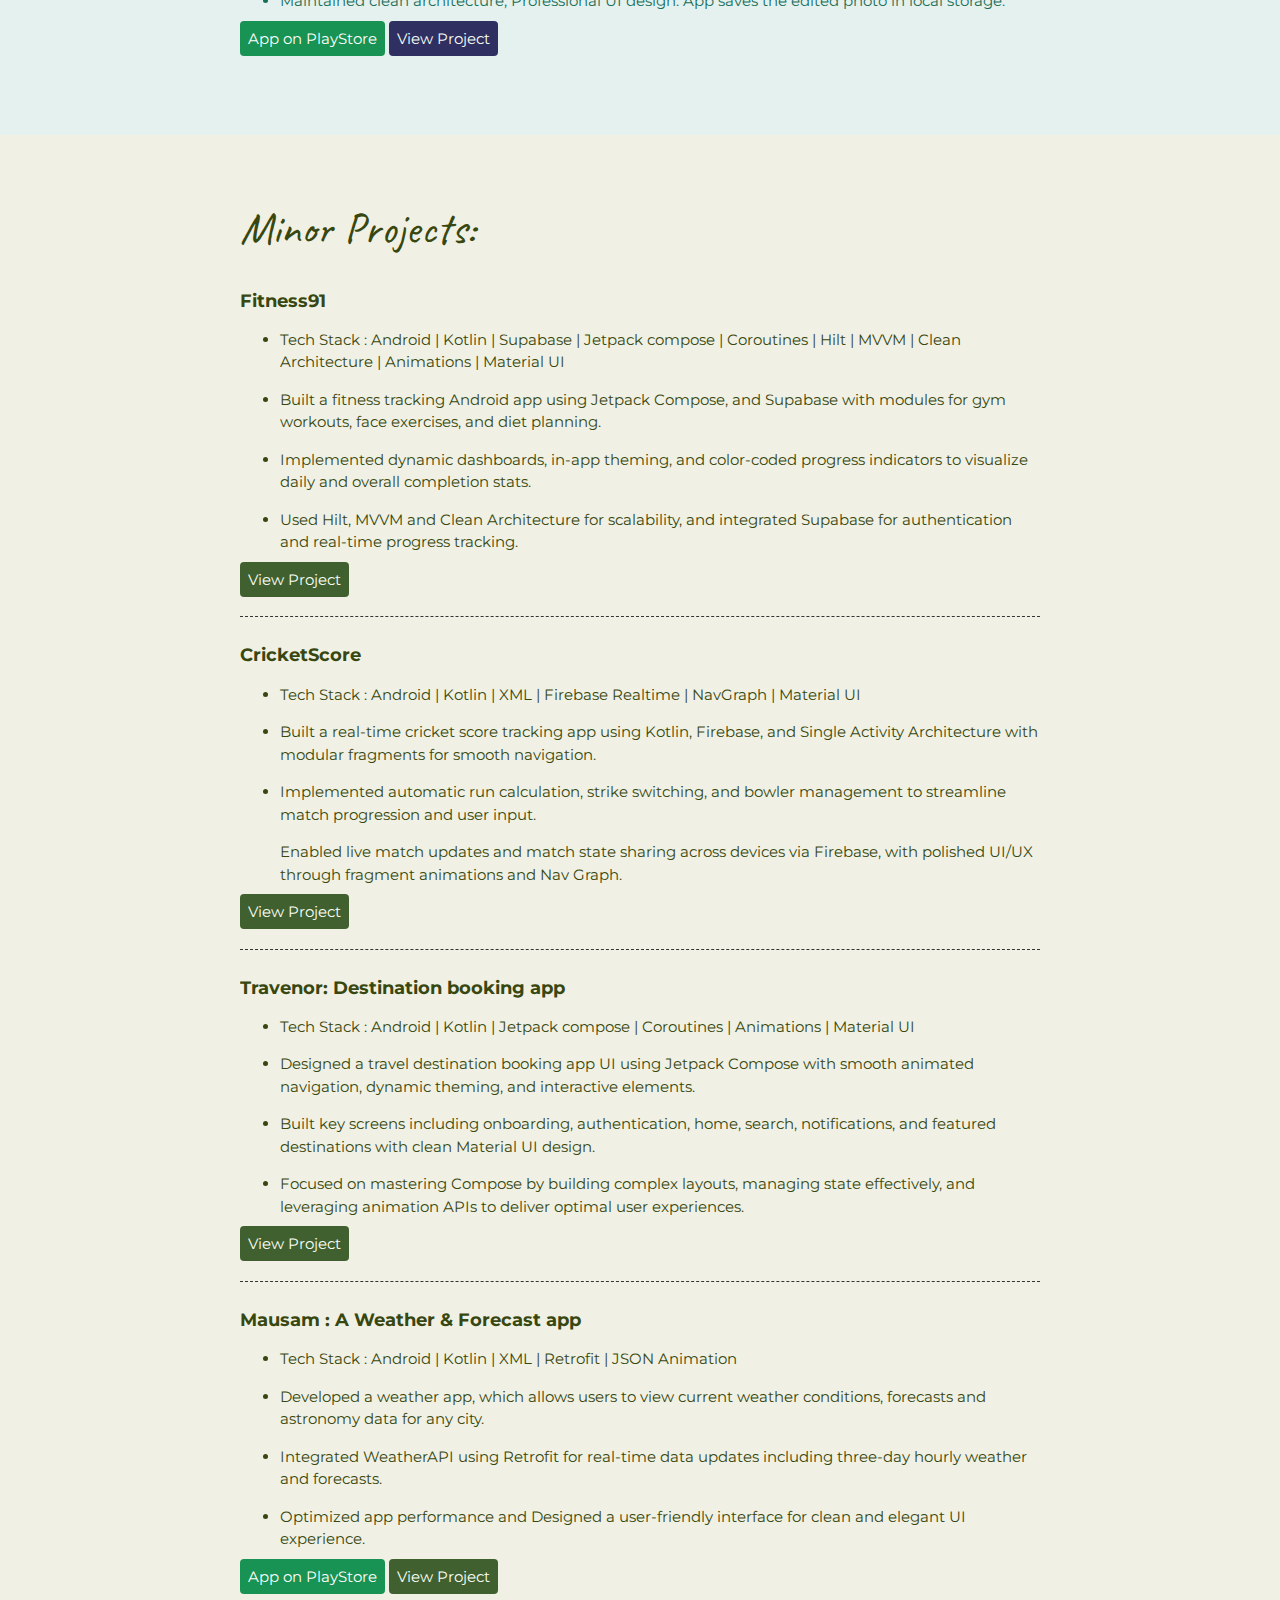
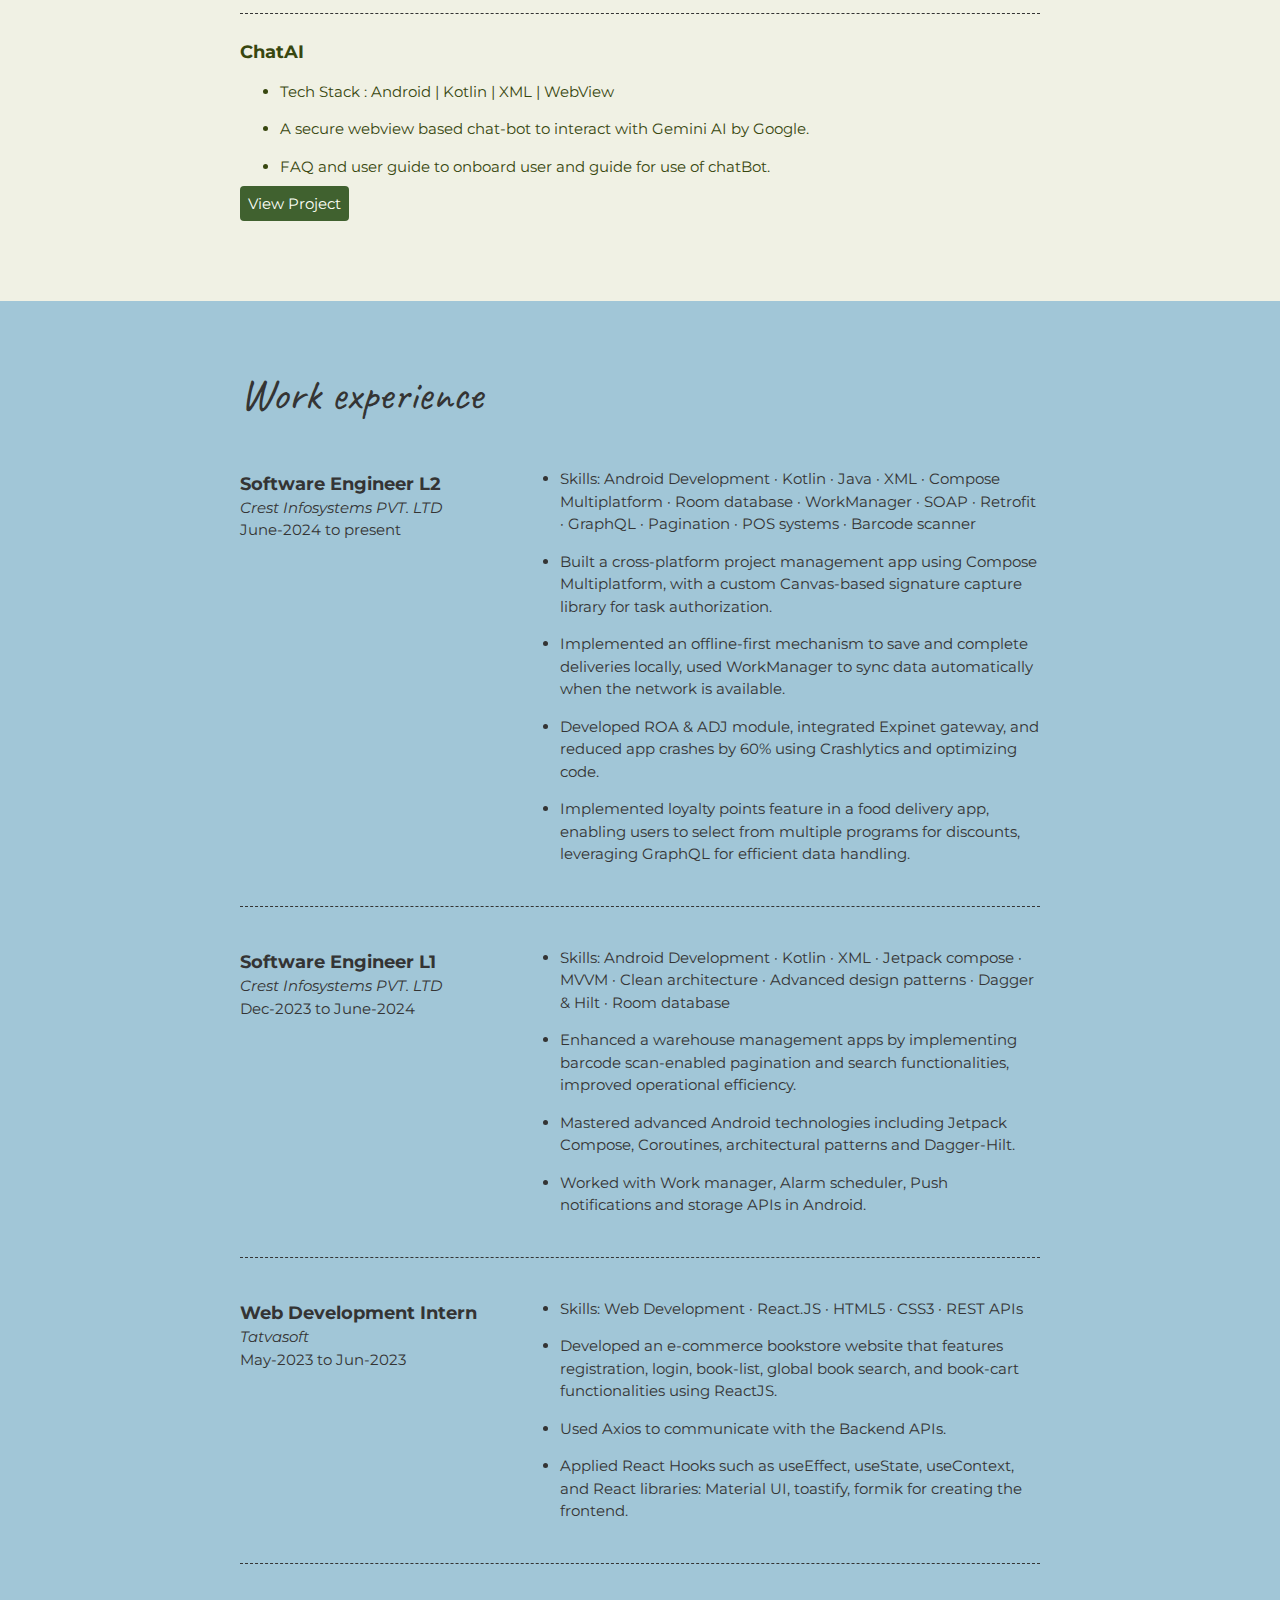
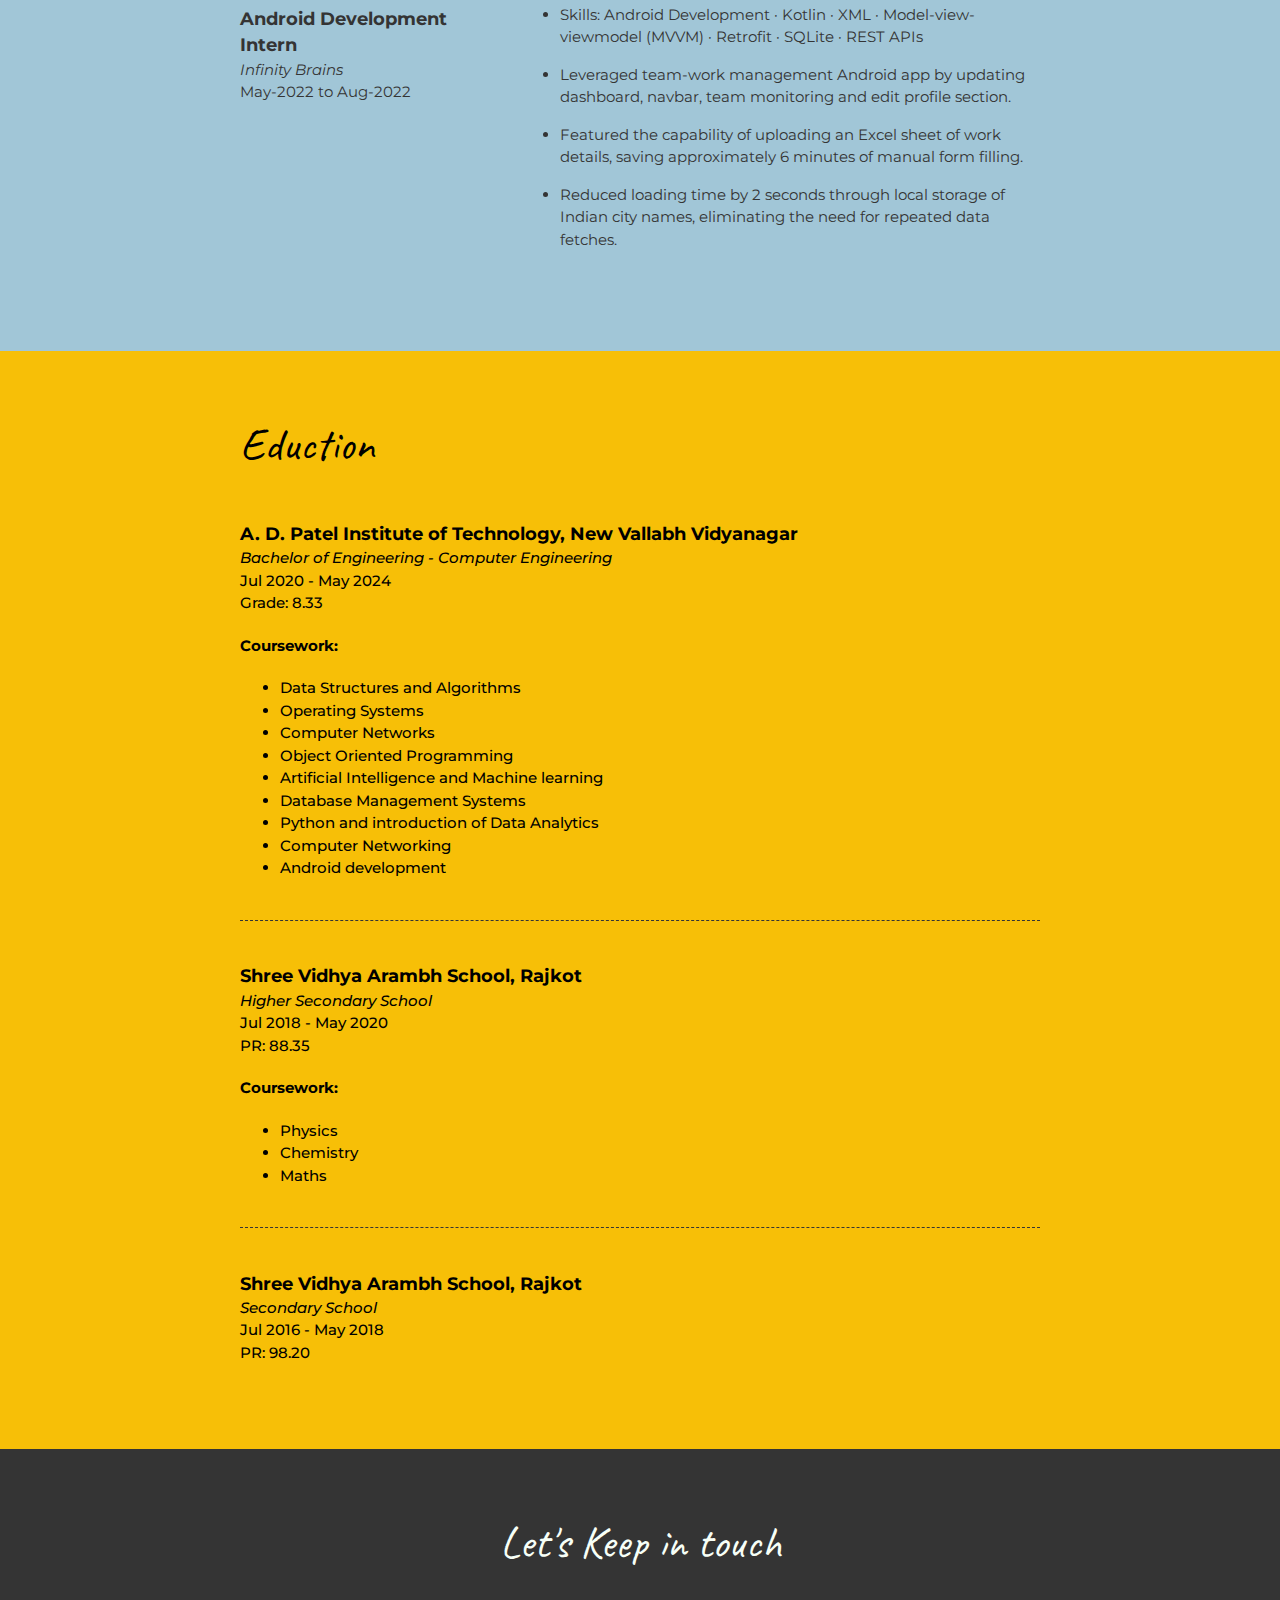
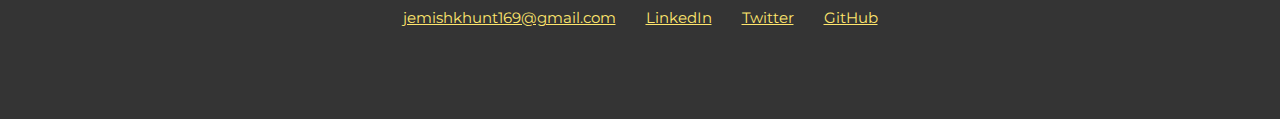
==== commit d451a71f: "Update index.html" ====
--- a/index.html
+++ b/index.html
@@ -89,7 +89,7 @@
           <h3>Bhagavad Gita: Hindi & English</h3>
           <ul>
             <li>
-              <p> Tech Stack : Android | Kotlin | XML | MVVM | Retrofit | LiveData | Animation </p>
+              <p> Tech Stack : Android | Kotlin | XML | MVVM | Retrofit | LiveData | Animation</p>
             </li>
             <li>
               <p>Designed and developed a Bhagavad Gita app featuring MVVM architecture and implemented RoomDB for local storage and Retrofit for networking.</p>
@@ -128,7 +128,7 @@
           <h3>HelpDesk : An It ticketing PowerApp</h3>
           <ul>
             <li>
-              <p>Tech Stack : Power Platform | SharePoint | Canvas app | Power automate | Connectors </p>
+              <p>Tech Stack : Power Platform | SharePoint | Canvas app | Power automate | Connectors</p>
             </li>
             <li>
               <p>Built an application using Power Platform that enables users to create and manage tickets. Used SharePoint to store data.</p>
@@ -147,7 +147,7 @@
           <h3>BuzzTalk : A professional social media app</h3>
           <ul>
             <li>
-              <p>Tech Stack : Android | Kotlin | XML | MVVM | Retrofit | Dagger Hilt </p>
+              <p>Tech Stack : Android | Kotlin | XML | MVVM | Retrofit | Dagger Hilt</p>
             </li>
             <li>
               <p>A Social Media app where users can post, comment, like, connect, follow, chat and tag each other in post (using LinkedIn SpyGlass Library).</p>
@@ -156,7 +156,7 @@
               <p>Followed MVVM Architecture through the application with Dagger Hilt for Dependency Injection.</p>
             </li>
             <li>
-              <p>Implemented Real time Chat Functionality using Socket.io. Implemented REST APIs in Android using Retrofit </p>
+              <p>Implemented Real time Chat Functionality using Socket.io. Implemented REST APIs in Android using Retrofit.</p>
             </li>
           </ul>
           <a class="btn" href="https://github.com/jemish-169/BuzzTalk/" target="_blank"> View Project</a>
@@ -166,7 +166,7 @@
           <h3>Brighter : A photo editing app</h3>
           <ul>
             <li>
-              <p> Tech Stack : Android | Kotlin | XML | JSON Animation | DS photo SDK </p>
+              <p> Tech Stack : Android | Kotlin | XML | JSON Animation | DS photo SDK</p>
             </li>
             <li>
               <p>A photo editing app that allows users to edit photos using filters, frames, brightness and other 12+ tools.</p>
@@ -248,7 +248,7 @@
               <h3>Mausam : A Weather & Forecast app</h3>
               <ul>
                 <li>
-                  <p> Tech Stack : Android | Kotlin | XML | Retrofit | JSON Animation </p>
+                  <p> Tech Stack : Android | Kotlin | XML | Retrofit | JSON Animation</p>
                 </li>
                 <li>
                   <p>Developed a weather app, which allows users to view current weather conditions, forecasts and astronomy data for any city.</p>
@@ -268,7 +268,7 @@
               <h3>ChatAI</h3>
               <ul>
                 <li>
-                  <p>Tech Stack : Android | Kotlin | XML | WebView </p>
+                  <p>Tech Stack : Android | Kotlin | XML | WebView</p>
                 </li>
                 <li>
                   <p>A secure webview based chat-bot to interact with Gemini AI by Google.</p>
@@ -295,7 +295,7 @@
           <div class="job-summary">
             <ul>
               <li>
-                <p>Skills: Android Development · Kotlin · Java · XML · Compose Multiplatform · Room database · WorkManager · SOAP · Retrofit · GraphQL · Pagination · POS systems · Barcode scanner </p>
+                <p>Skills: Android Development · Kotlin · Java · XML · Compose Multiplatform · Room database · WorkManager · SOAP · Retrofit · GraphQL · Pagination · POS systems · Barcode scanner</p>
               </li>
               <li>
                 <p>Built a cross-platform project management app using Compose Multiplatform, with a custom Canvas-based signature capture library for task authorization.</p>
@@ -340,7 +340,7 @@
         <section class="job-item">
           <div class="job-details">
             <h3>Web Development Intern</h3>
-            <p>Tatvasoft </p>
+            <p>Tatvasoft</p>
             <p>May-2023 to Jun-2023</p>
           </div>
           <div class="job-summary">
@@ -349,10 +349,10 @@
                 <p>Skills: Web Development · React.JS · HTML5 · CSS3 · REST APIs</p>
               </li>
               <li>
-                <p>Developed an e-commerce bookstore website that features registration, login, book-list, global book search, and book-cart functionalities using ReactJS. </p>
-              </li>
-              <li>
-                <p>Used Axios to communicate with the Backend APIs. </p>
+                <p>Developed an e-commerce bookstore website that features registration, login, book-list, global book search, and book-cart functionalities using ReactJS.</p>
+              </li>
+              <li>
+                <p>Used Axios to communicate with the Backend APIs.</p>
               </li>
               <li>
                 <p>Applied React Hooks such as useEffect, useState, useContext, and React libraries: Material UI, toastify, formik for creating the frontend.</p>
@@ -364,7 +364,7 @@
         <section class="job-item">
           <div class="job-details">
             <h3>Android Development Intern</h3>
-            <p>Infinity Brains </p>
+            <p>Infinity Brains</p>
             <p>May-2022 to Aug-2022</p>
           </div>
           <div class="job-summary">
@@ -393,7 +393,7 @@
         <section>
           <h3>A. D. Patel Institute of Technology, New Vallabh Vidyanagar </h3>
           <p>Bachelor of Engineering - Computer Engineering</p>
-          <p>Jul 2020 - May 2024 </p>
+          <p>Jul 2020 - May 2024</p>
           <p>Grade: 8.33</p>
           <h4>Coursework:</h4>
           <ul>
@@ -411,7 +411,7 @@
         <section>
           <h3>Shree Vidhya Arambh School, Rajkot</h3>
           <p>Higher Secondary School</p>
-          <p>Jul 2018 - May 2020 </p>
+          <p>Jul 2018 - May 2020</p>
           <p>PR: 88.35</p>
           <h4>Coursework:</h4>
           <ul>
@@ -423,7 +423,7 @@
         <section>
           <h3>Shree Vidhya Arambh School, Rajkot</h3>
           <p>Secondary School</p>
-          <p>Jul 2016 - May 2018 </p>
+          <p>Jul 2016 - May 2018</p>
           <p>PR: 98.20</p>
         </section>
       </div>
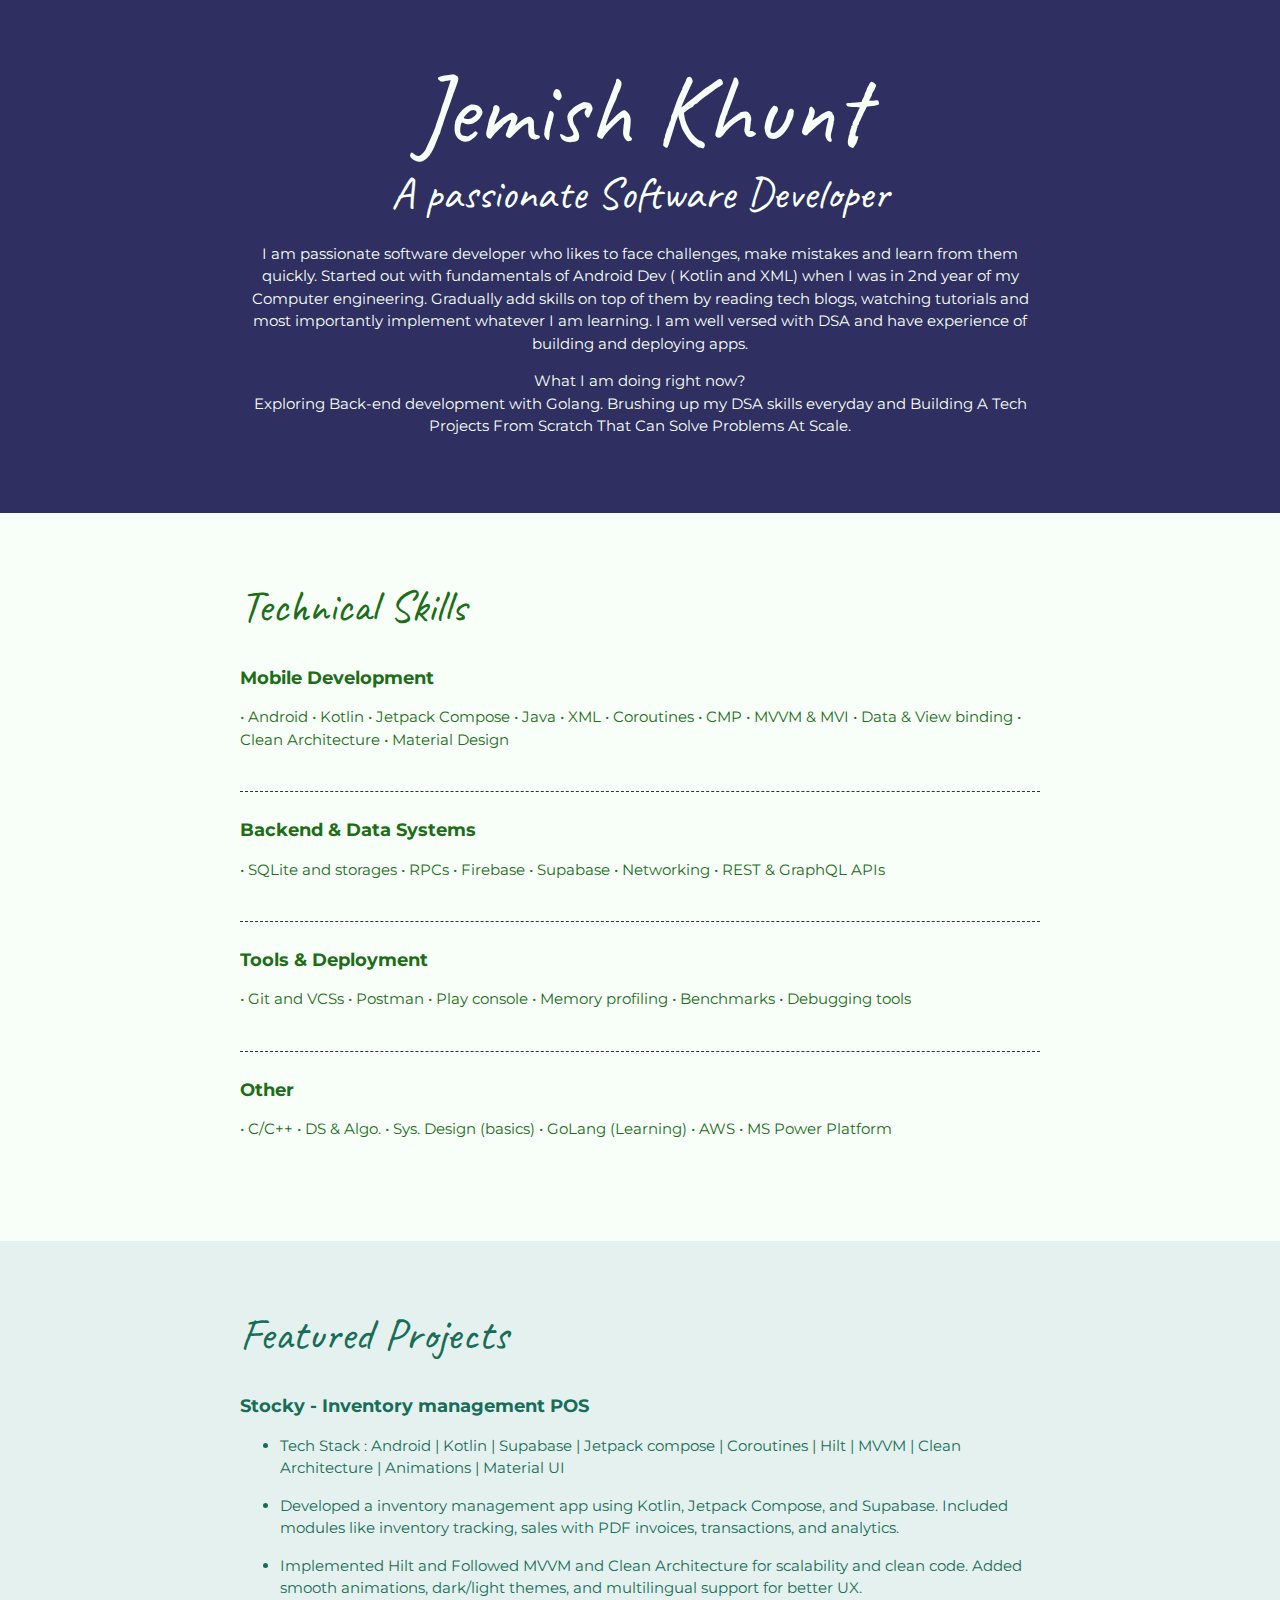
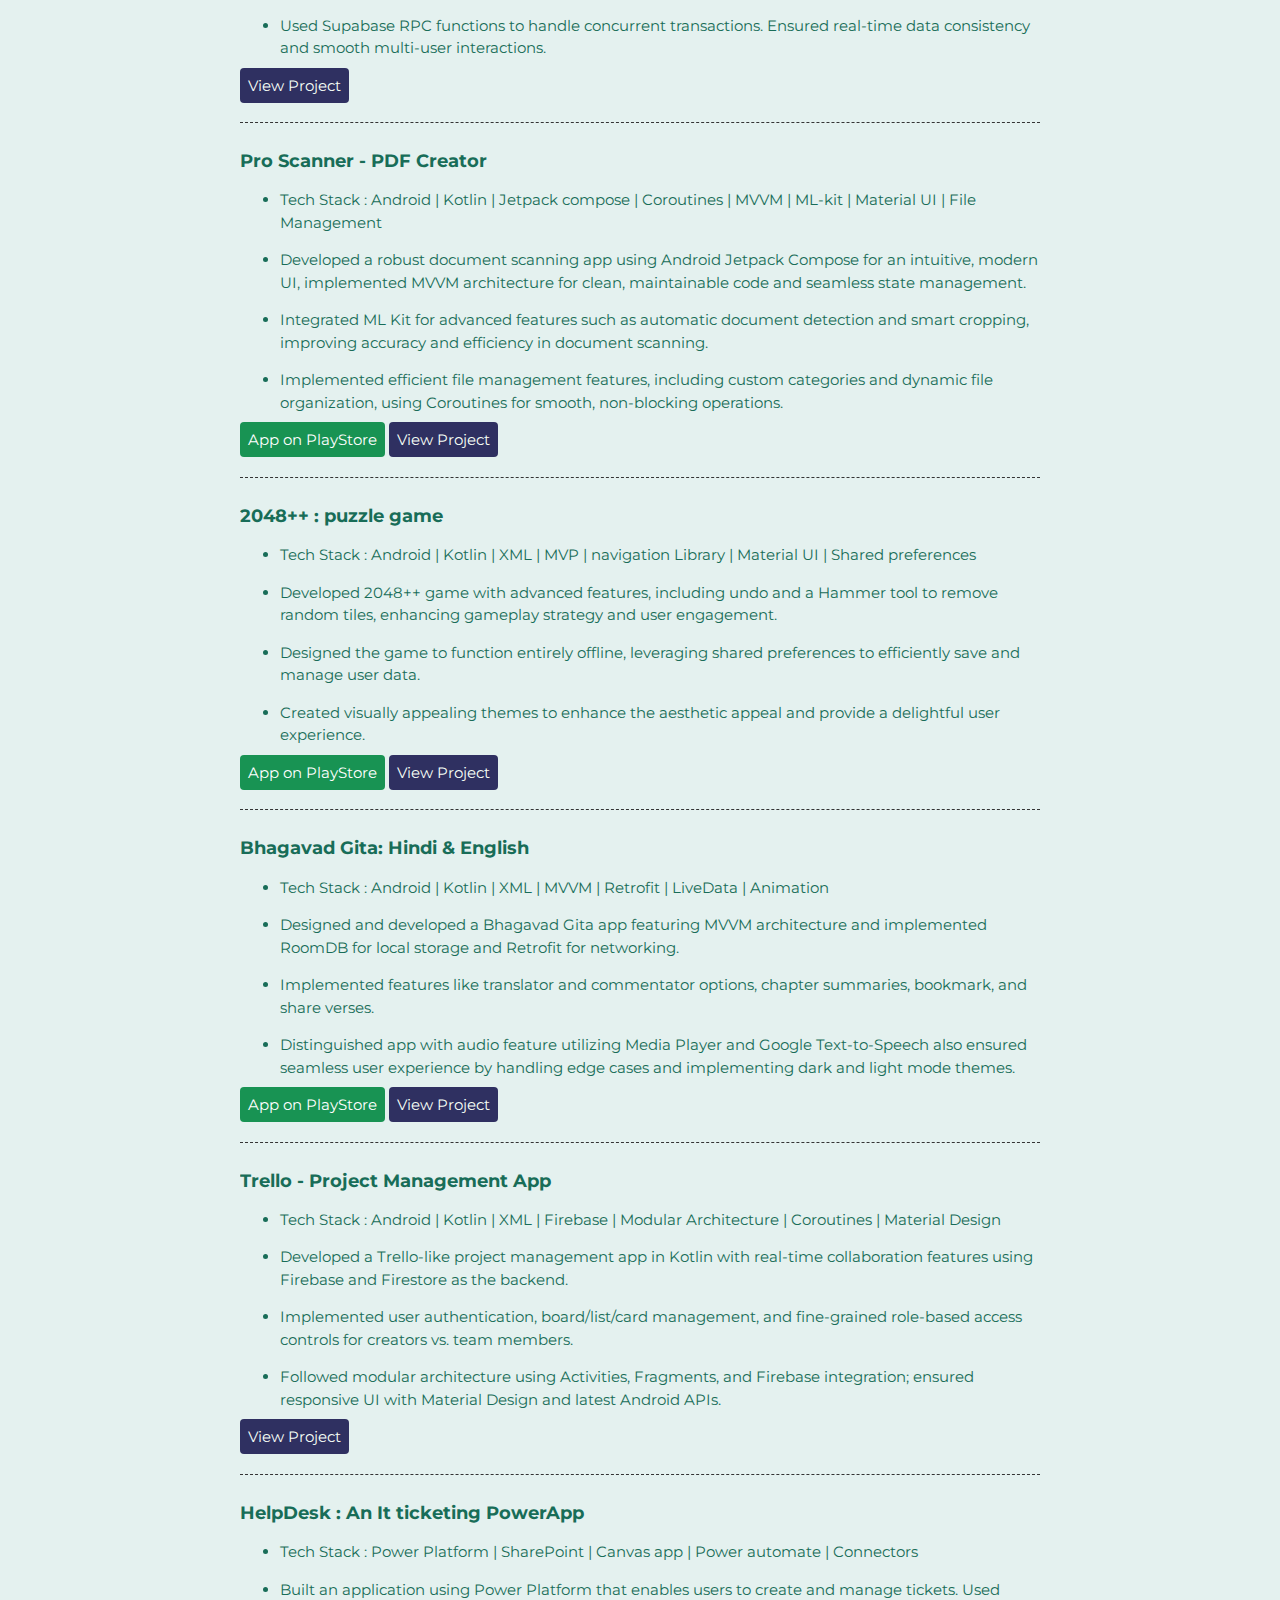
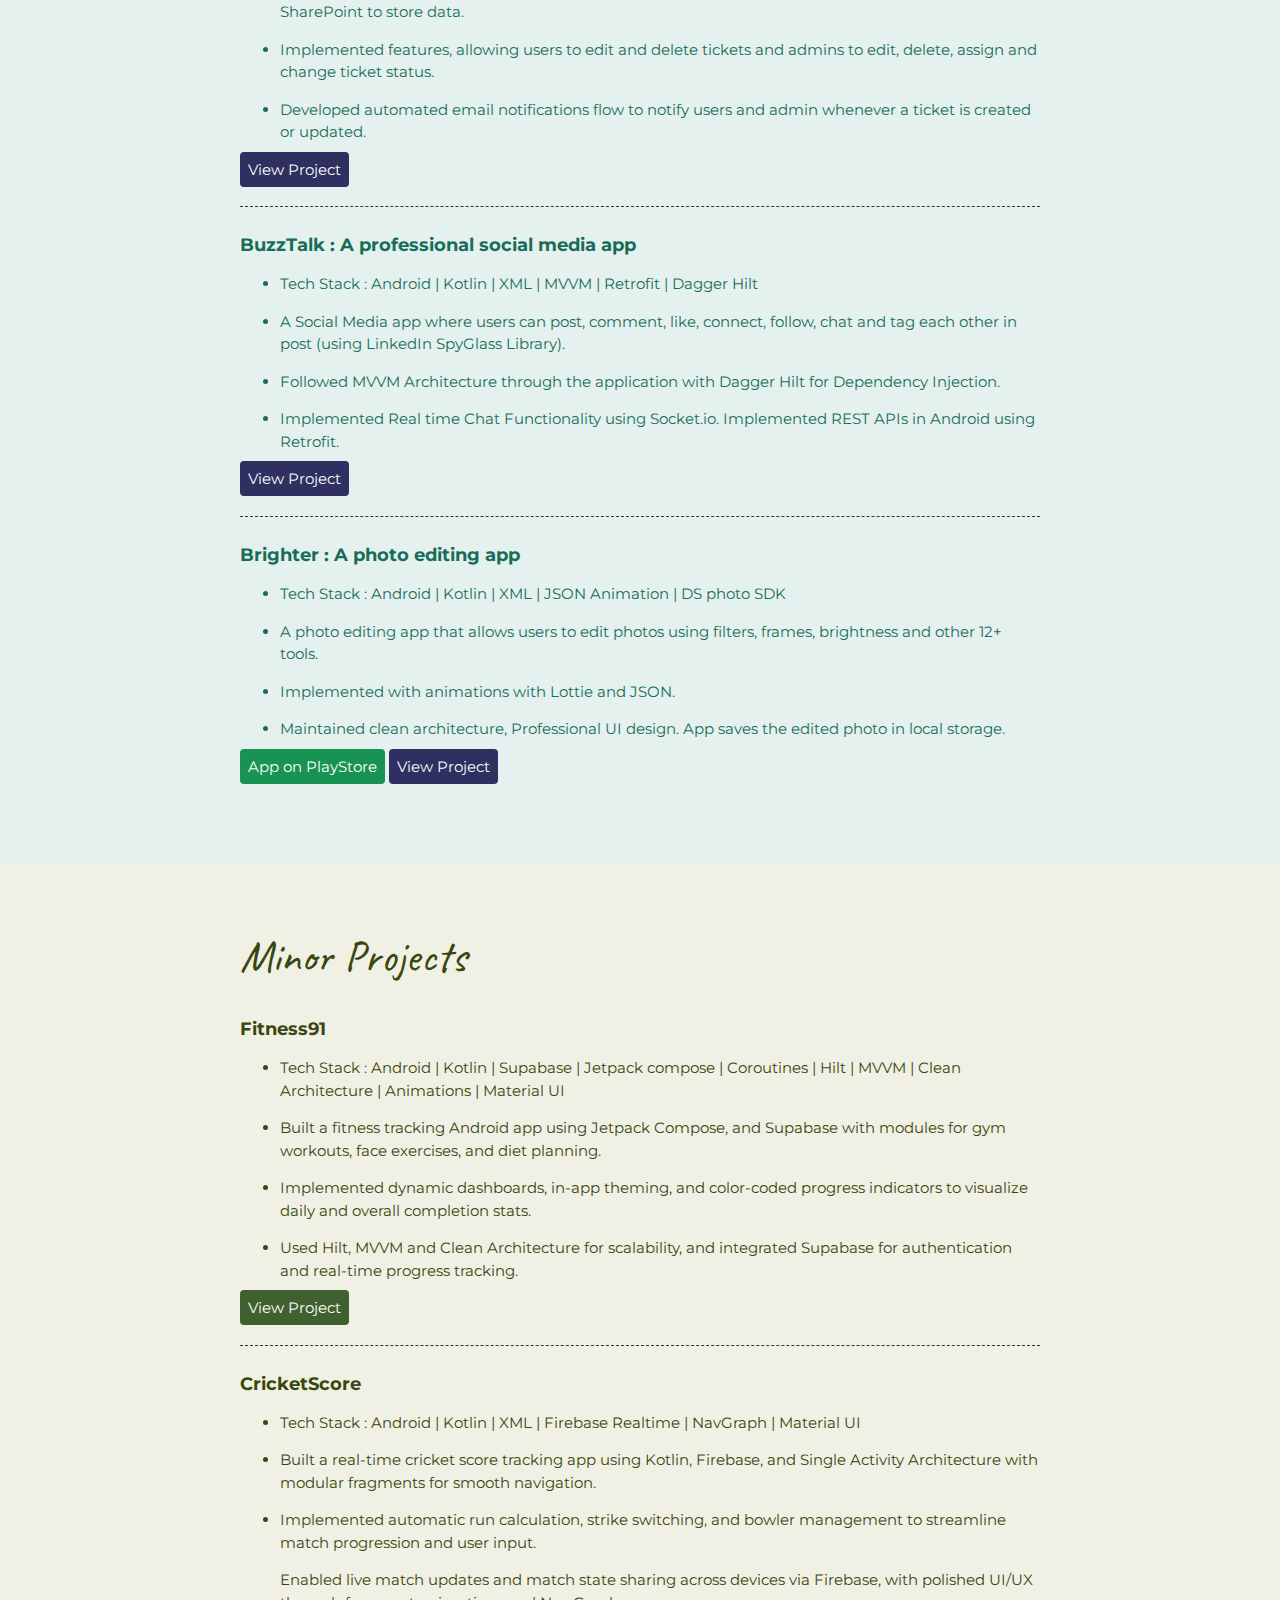
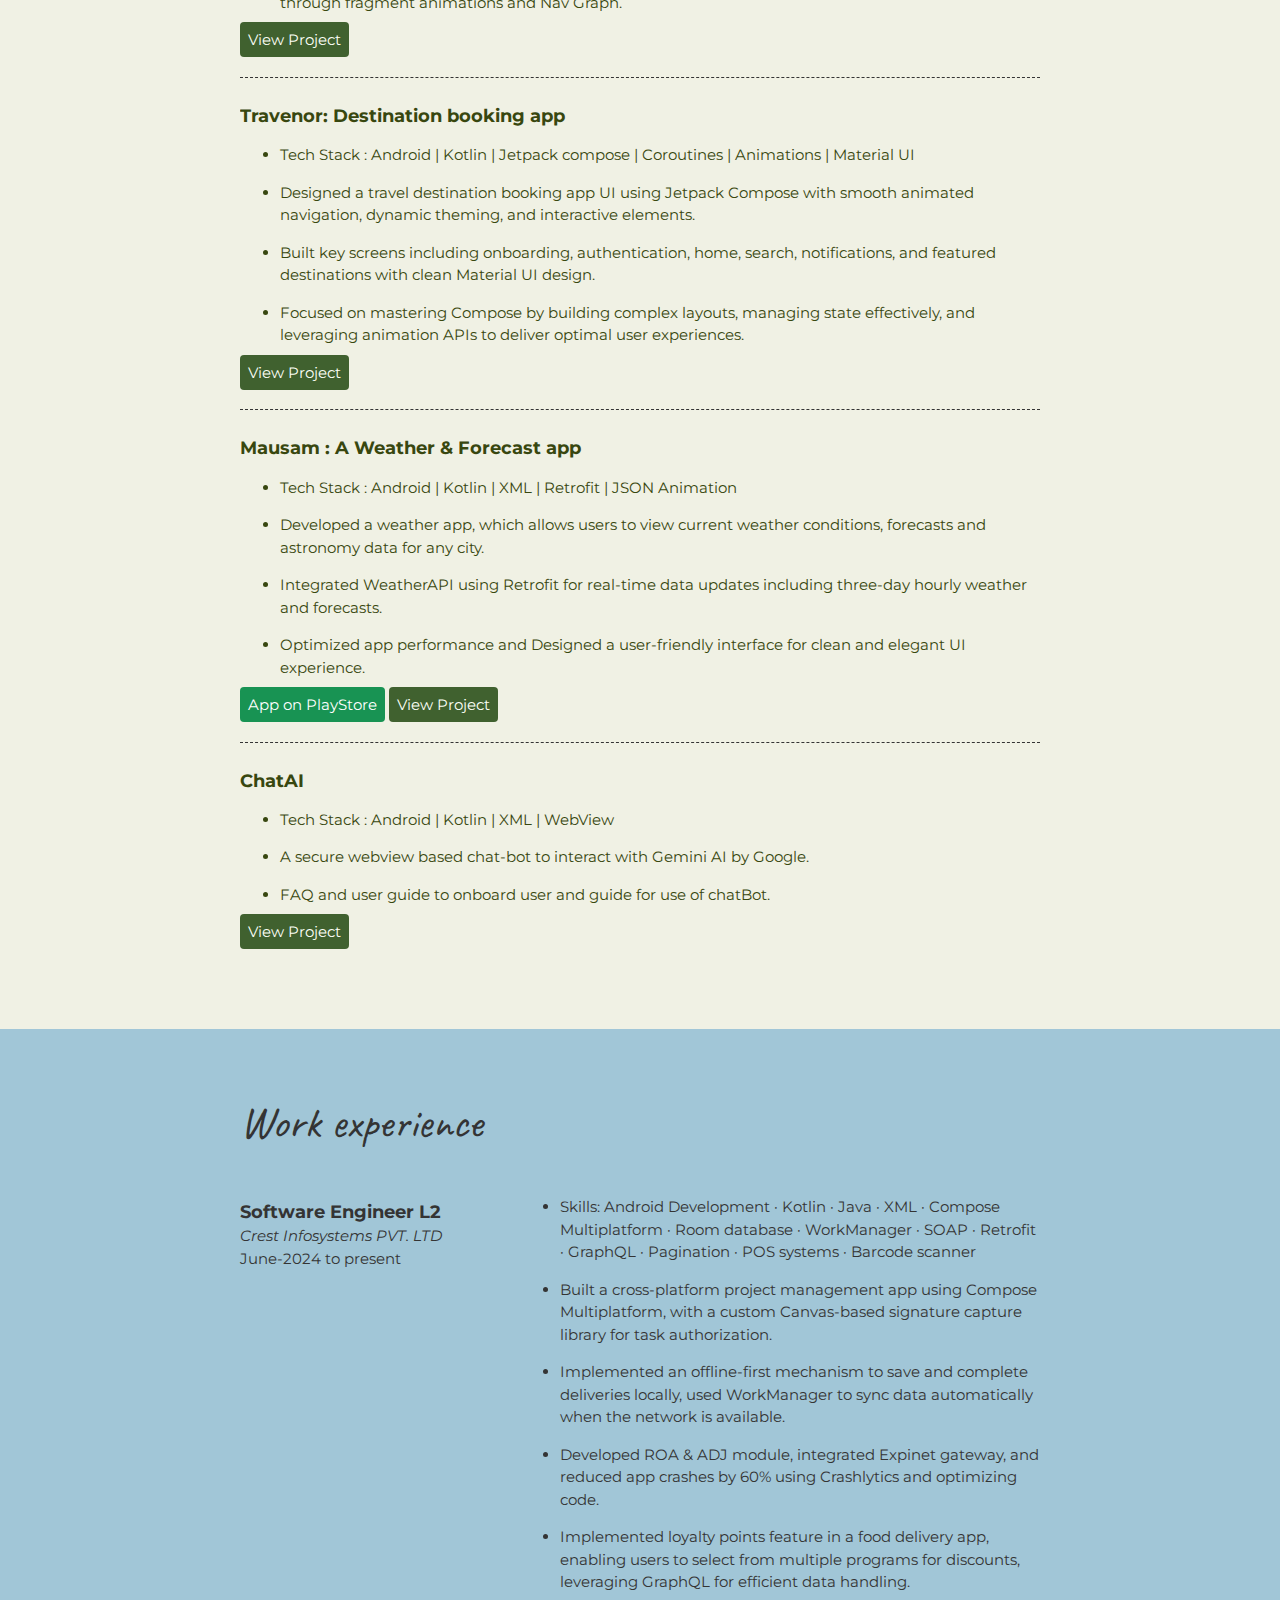
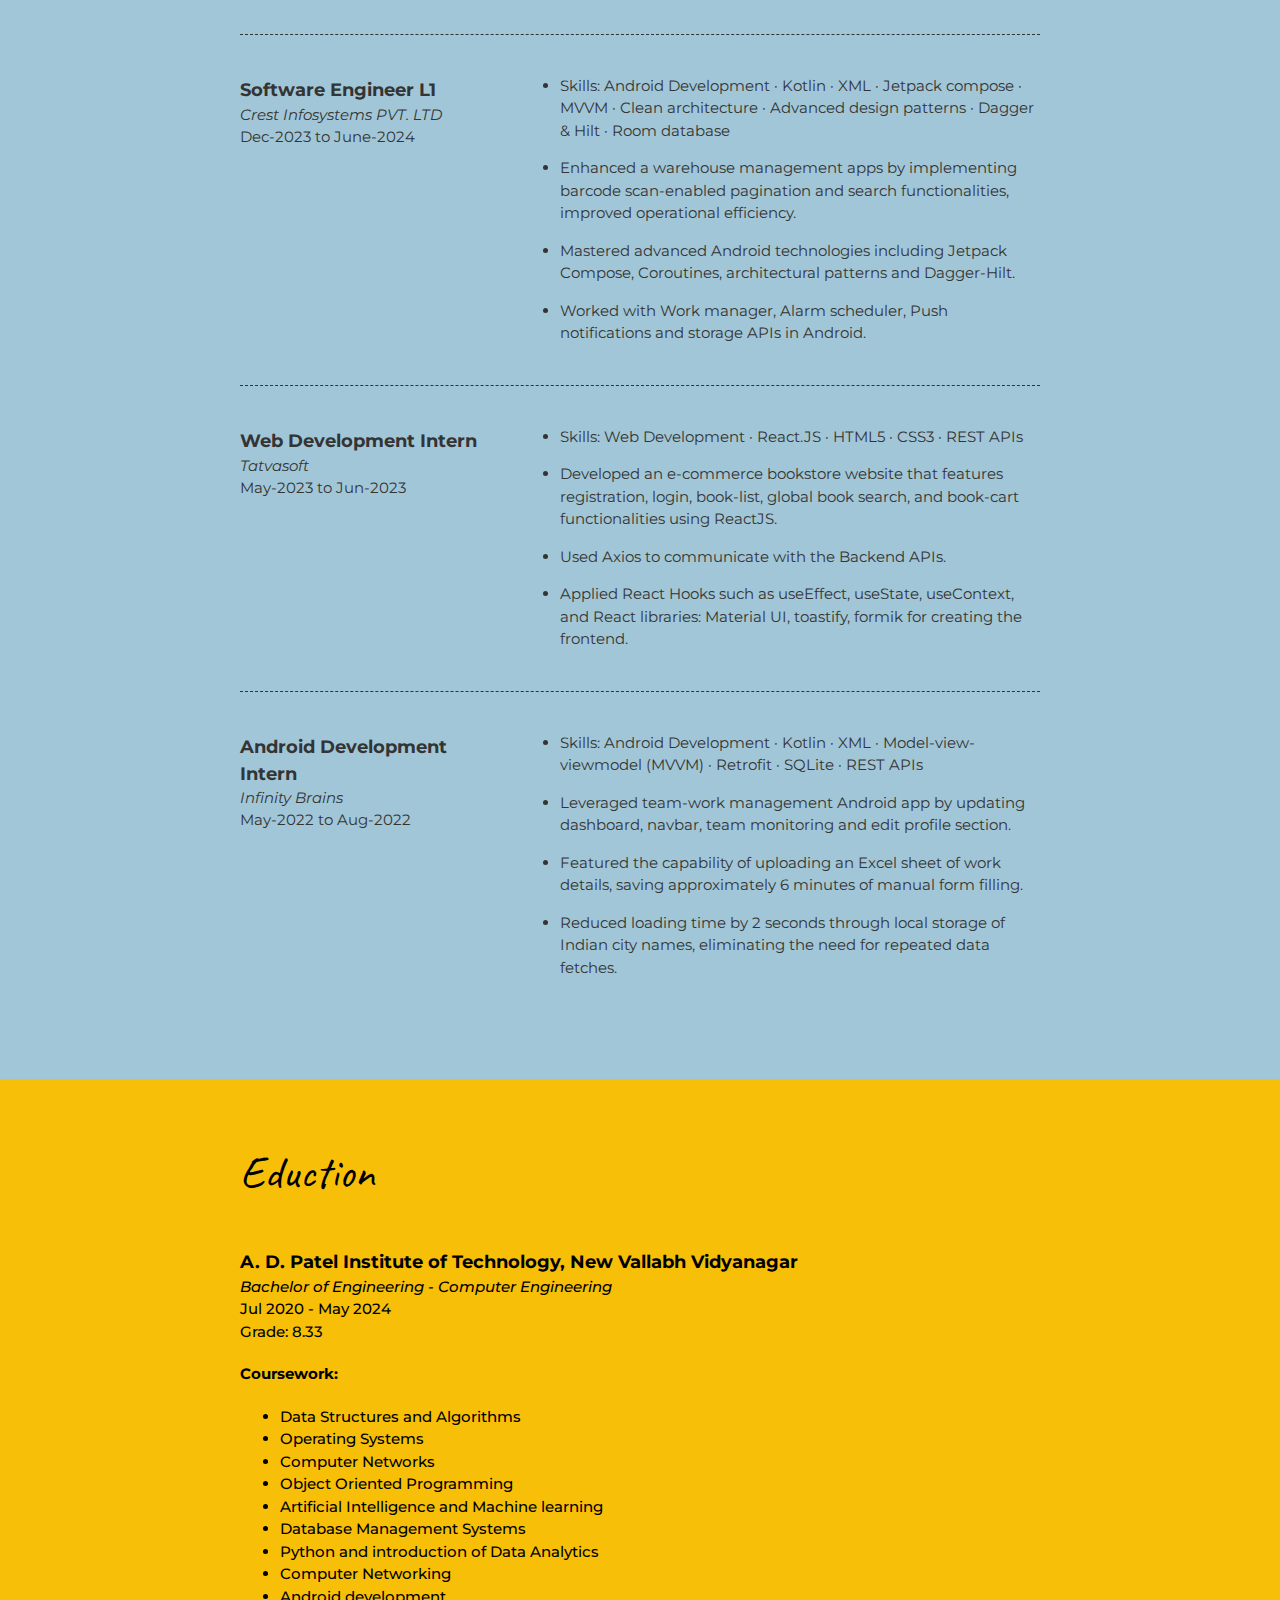
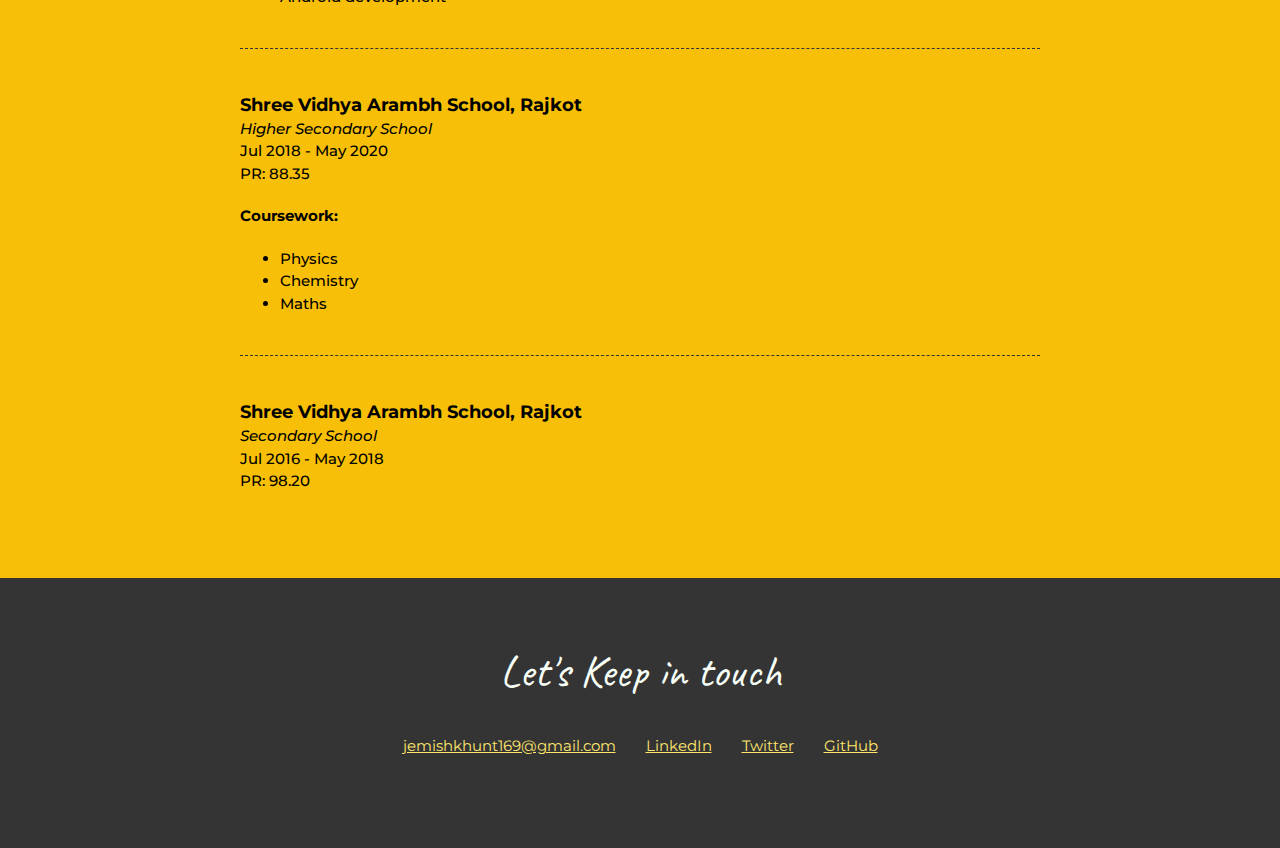
==== commit 8058e979: "added skills section" ====
--- a/index.html
+++ b/index.html
@@ -21,10 +21,39 @@
         <p>What I am doing right now?<br> Exploring Back-end development with Golang. Brushing up my DSA skills everyday and Building A Tech Projects From Scratch That Can Solve Problems At Scale.</p>
       </div>
     </header>
+    <!-- ********************  TECHNICAL SKILLS  ********************* -->
+    <section class="skills">
+      <div class="content-wrap divider">
+        <h2>Technical Skills</h2>
+        <!-- Mobile Development -->
+        <section class="skill-item">
+          <h3>Mobile Development</h3>
+          <p>• Android • Kotlin • Jetpack Compose • Java • XML • Coroutines • CMP • MVVM & MVI • Data & View binding • Clean Architecture • Material Design</p>
+        </section>
+
+        <!-- Backend & Data Systems -->
+        <section class="skill-item">
+          <h3>Backend & Data Systems</h3>
+          <p>• SQLite and storages • RPCs • Firebase • Supabase • Networking • REST & GraphQL APIs</p>
+        </section>
+
+        <!-- Tools & Deployment -->
+        <section class="skill-item">
+          <h3>Tools & Deployment</h3>
+          <p>• Git and VCSs • Postman • Play console • Memory profiling • Benchmarks • Debugging tools</p>
+        </section>
+
+        <!-- Other Skills Section -->
+        <section class="skill-item">
+          <h3>Other</h3>
+          <p>• C/C++ • DS & Algo. • Sys. Design (basics) • GoLang (Learning) • AWS • MS Power Platform</p>
+        </section>
+      </div>
+    </section>
     <!-- ********************  PROJECTS / PORTFOLIO  ********************* -->
     <section class="projects">
       <div class="content-wrap divider">
-        <h2>Featured Projects:</h2>
+        <h2>Featured Projects</h2>
         <!-- Project Stocky -->
         <section class="project-item">
           <h3>Stocky - Inventory management POS</h3>
@@ -186,7 +215,7 @@
         <!-- ********************  MINOR PROJECTS ********************* -->
         <section class="minor-projects">
           <div class="content-wrap divider">
-            <h2>Minor Projects:</h2>
+            <h2>Minor Projects</h2>
             <!-- Project Fitness91 -->
             <section class="project-item">
               <h3>Fitness91</h3>
--- a/style.css
+++ b/style.css
@@ -71,6 +71,19 @@
   color: #f7fff7;
 }
 
+/* Technical Skills
+-----------------------------------*/
+.skills {
+  background: #f8fff8;
+  color: #206d18;
+}
+.skill-item {
+  overflow: hidden;
+}
+.skill-item h3 {
+  margin: 0px;
+}
+
 /* Projects
 ------------------------------------*/
 .projects {
@@ -89,23 +102,6 @@
 }
 .projects .btn:hover {
   background: rgba(47, 48, 97, 80%);
-}
-.minor-projects {
-  background: #f0f1e4;
-  color: #38470f;
-}
-.minor-projects a {
-  color: #49612f;
-}
-.minor-projects .btn {
-  color: #fcfff7;
-  background: #40612f;
-  padding: 8px;
-  text-decoration: none;
-  border-radius: 4px;
-}
-.minor-projects .btn:hover {
-  background: rgba(79, 97, 47, 0.8);
 }
 .play-store-btn {
   color: #ffffff !important;
@@ -130,11 +126,32 @@
   margin: 0px;
 }
 
+/* Minor Projects
+------------------------------------*/
+.minor-projects {
+  background: #f0f1e4;
+  color: #38470f;
+}
+.minor-projects a {
+  color: #49612f;
+}
+.minor-projects .btn {
+  color: #fcfff7;
+  background: #40612f;
+  padding: 8px;
+  text-decoration: none;
+  border-radius: 4px;
+}
+.minor-projects .btn:hover {
+  background: rgba(79, 97, 47, 0.8);
+}
+
 /* Work Experience
 ------------------------------------*/
 .work-experience {
   background: #a1c6d7;
 }
+
 /* Education
 ------------------------------------*/
 .education {
@@ -219,4 +236,10 @@
   .contact-list a {
     padding: 5px;
   }
-}
+  .skills {
+    flex-direction: column;
+  }
+  .-item h3 {
+    margin: 20px;
+  }
+}
